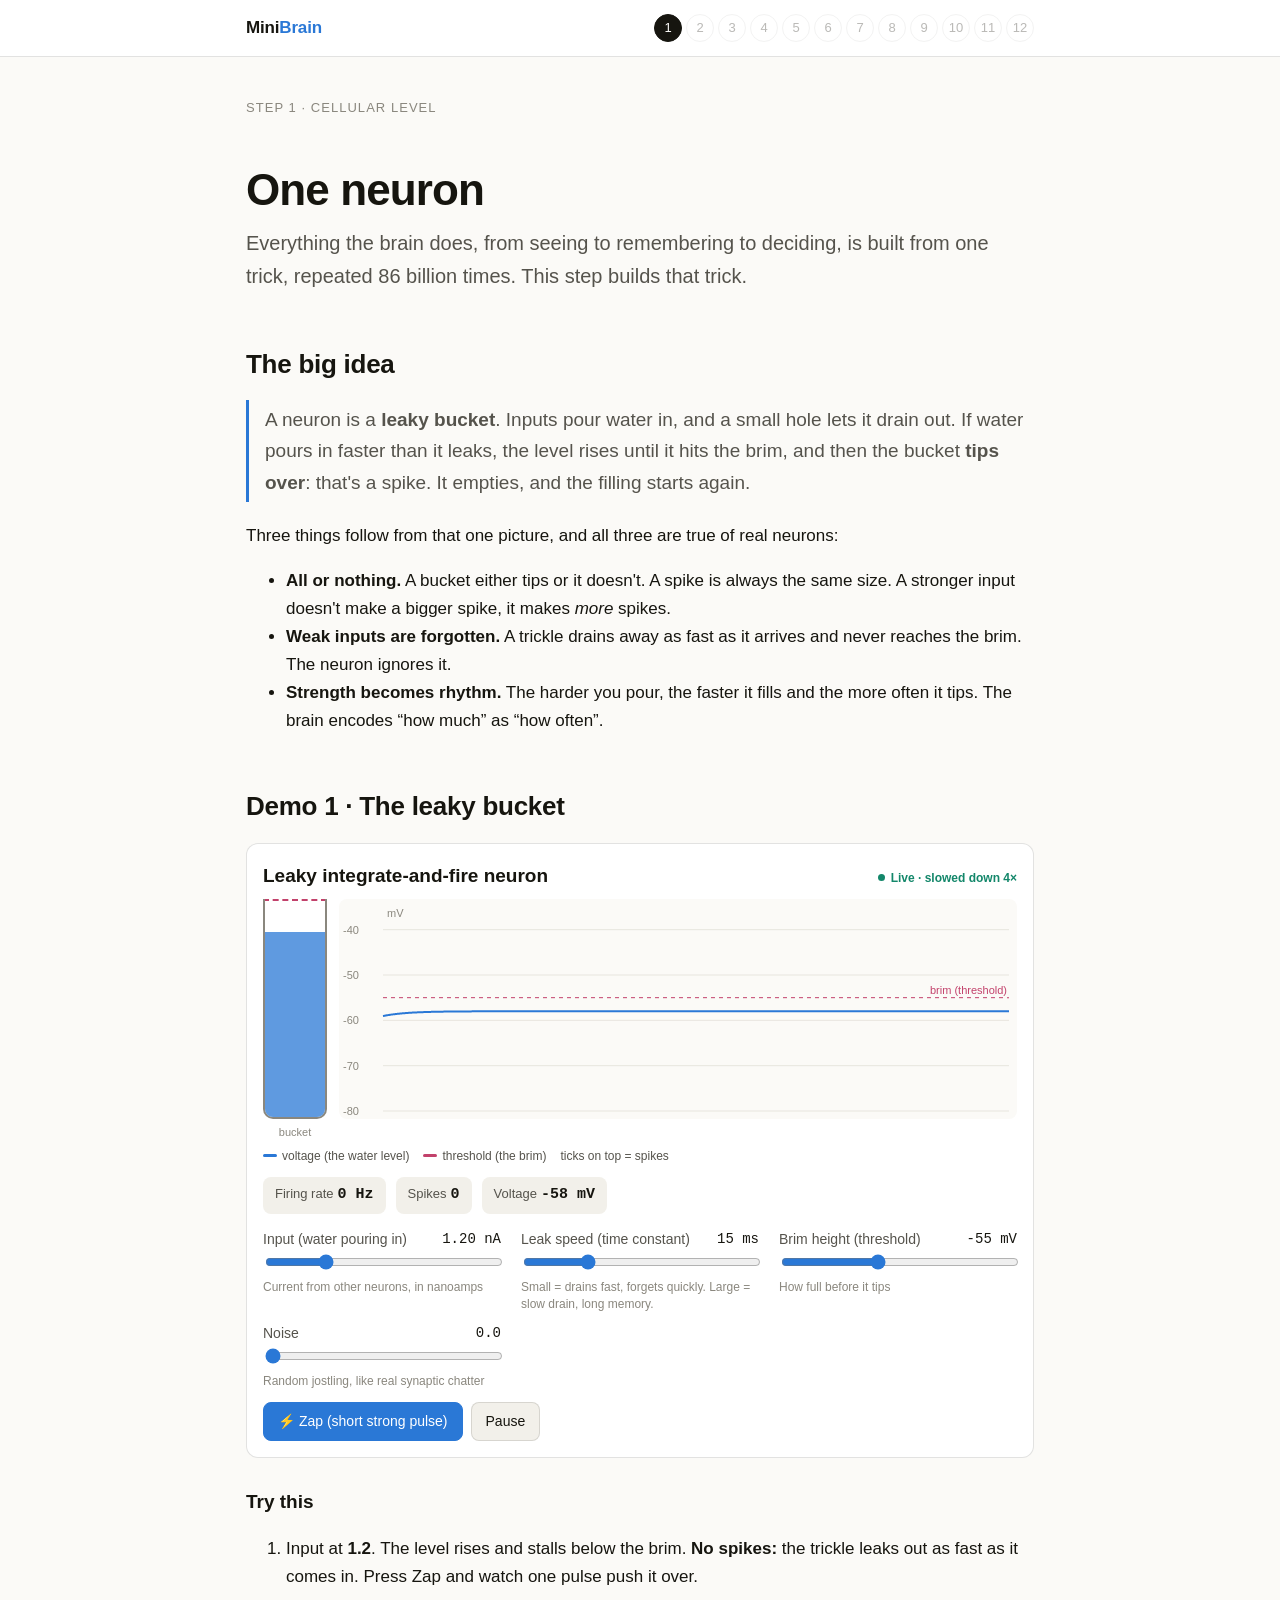
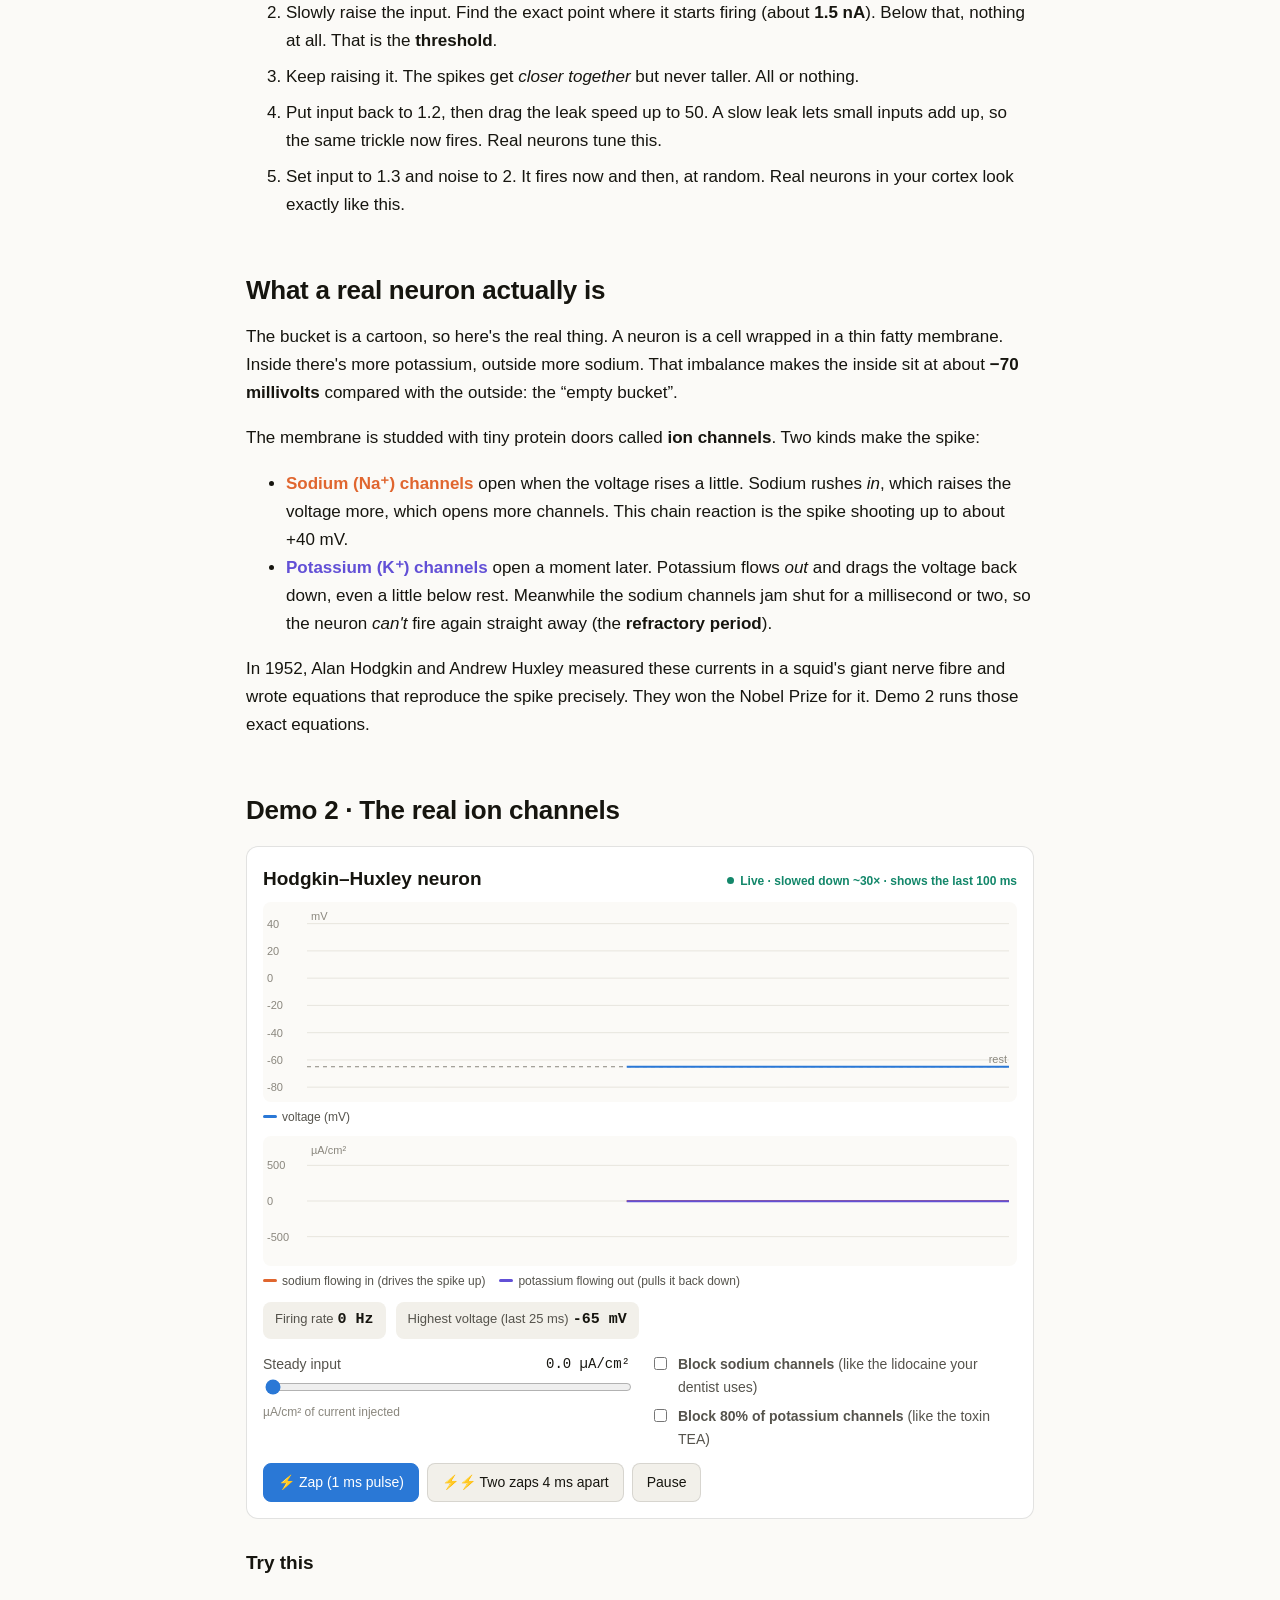
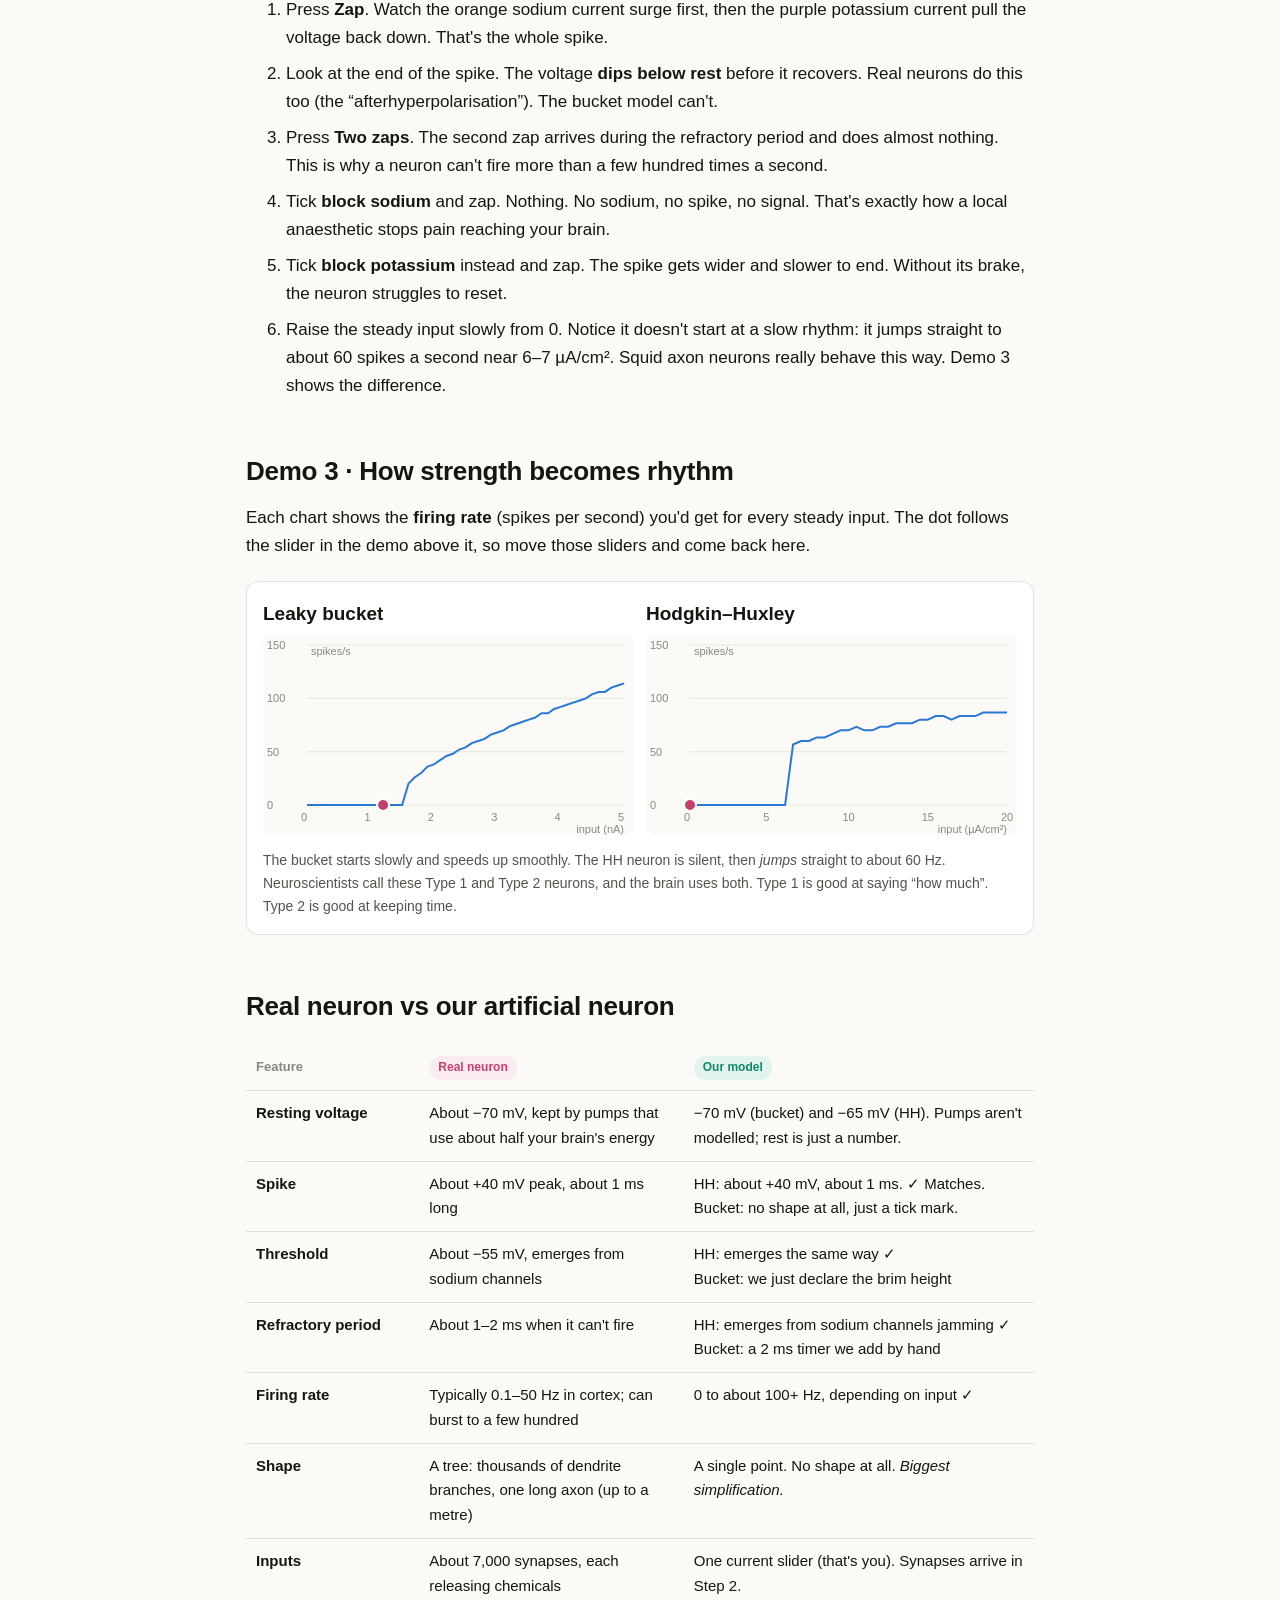
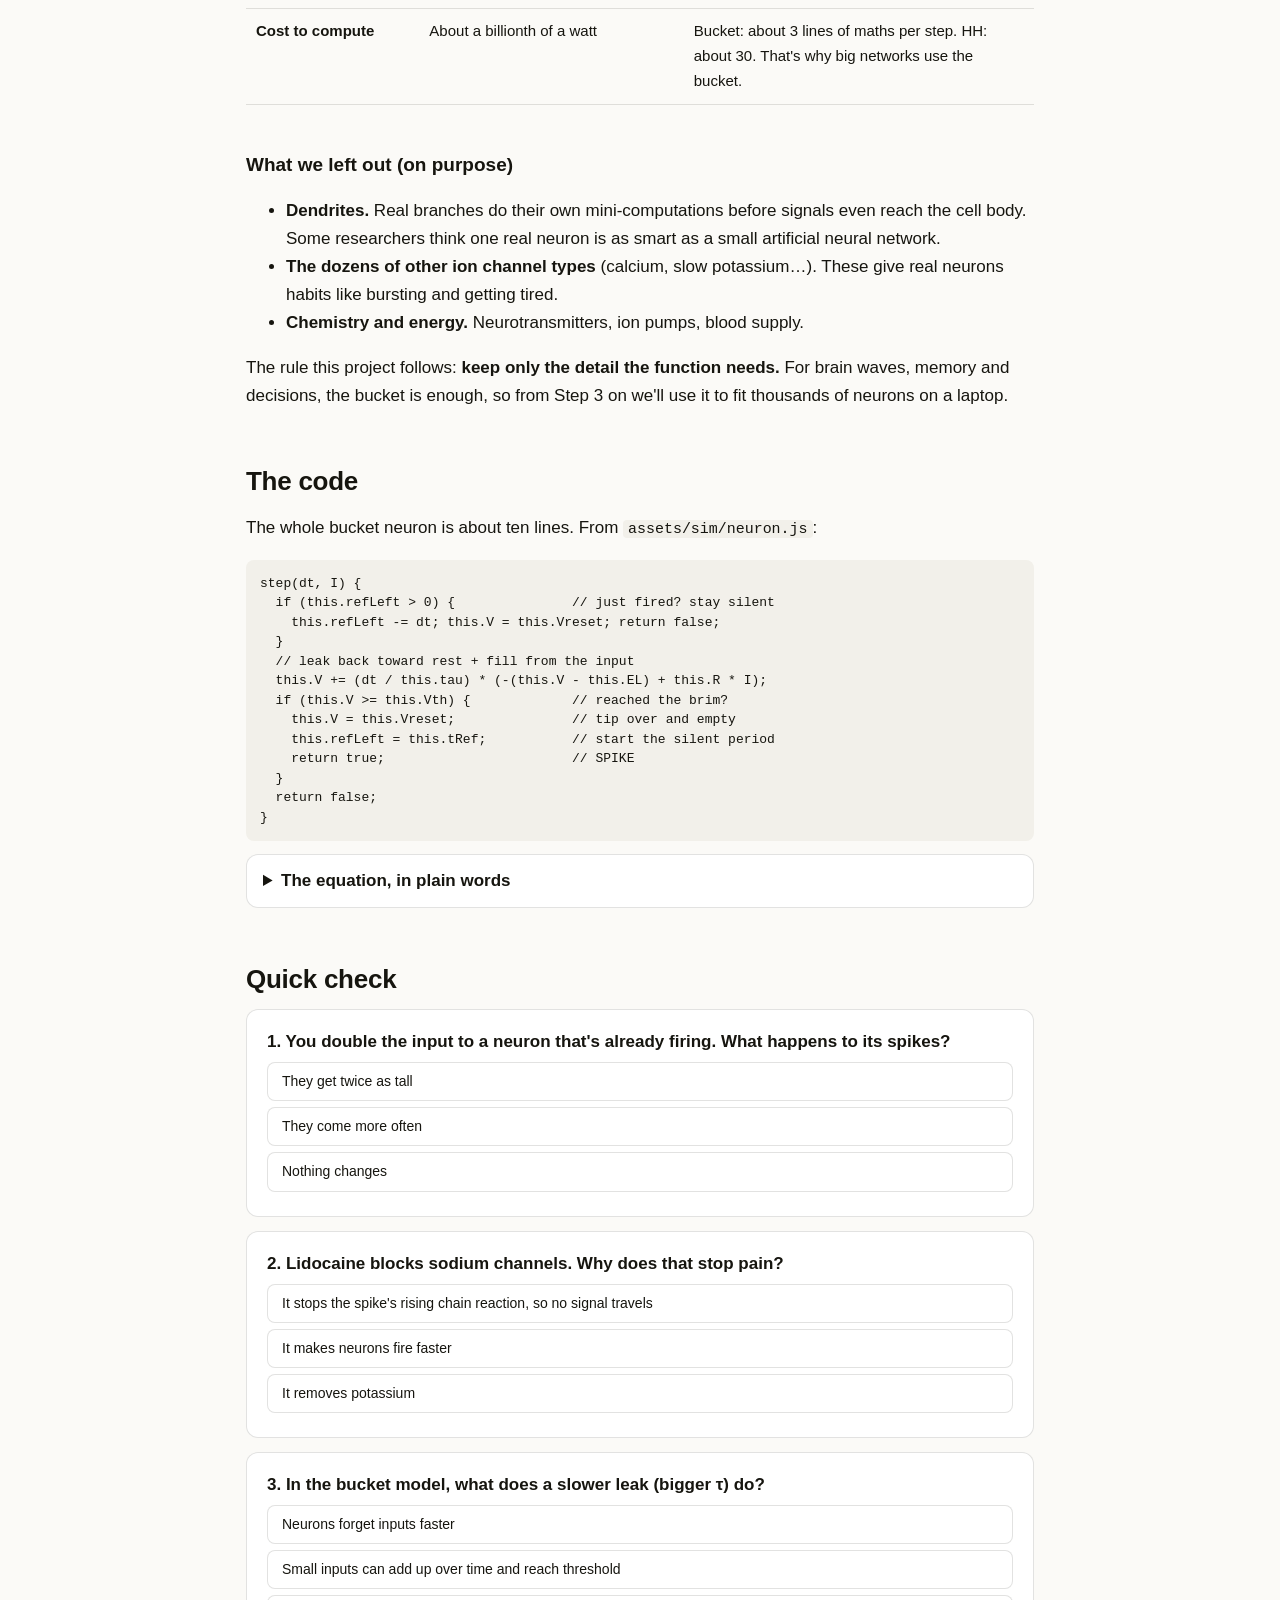
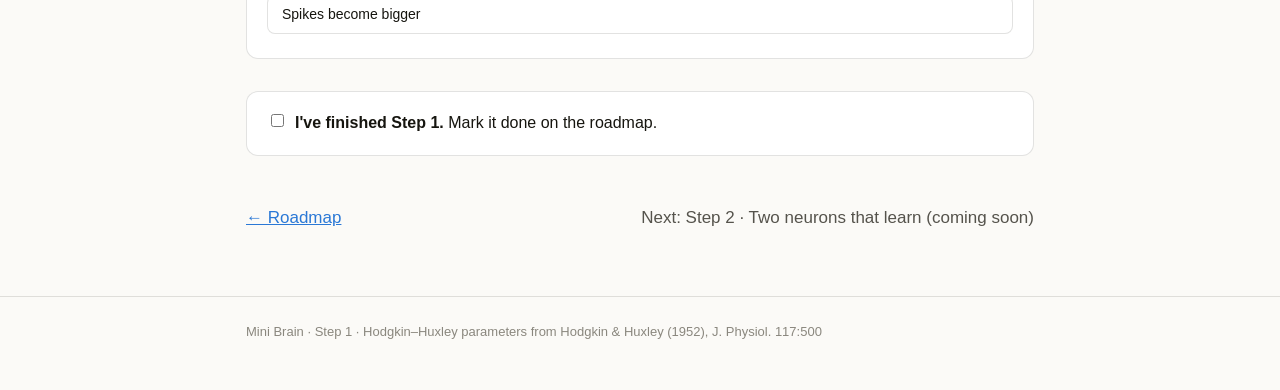
==== steps/01-neuron.html @ 8e54ca73 "Mini Brain: site scaffold and Step 1 (one neuron) Home page with roadmap and real-vs-artificial scor" ====
<!doctype html>
<html lang="en">
<head>
<meta charset="utf-8">
<meta name="viewport" content="width=device-width, initial-scale=1">
<title>Step 1 · One neuron · Mini Brain</title>
<meta name="description" content="Build one artificial neuron: the leaky bucket model and the real Hodgkin–Huxley ion channels, with live demos.">
<link rel="icon" href="data:image/svg+xml,<svg xmlns='http://www.w3.org/2000/svg' viewBox='0 0 100 100'><circle cx='50' cy='50' r='40' fill='%232a78d6'/><path d='M20 55 L40 55 L48 20 L56 80 L62 55 L80 55' stroke='white' stroke-width='7' fill='none' stroke-linejoin='round'/></svg>">
<link rel="stylesheet" href="../assets/style.css">
<style>
  .bucket-row { display: grid; grid-template-columns: 64px minmax(0, 1fr); gap: 12px; align-items: stretch; }
  .bucket { position: relative; border: 2px solid var(--ink-3); border-top: none; border-radius: 0 0 10px 10px; overflow: hidden; height: 220px; }
  .bucket .water { position: absolute; left: 0; right: 0; bottom: 0; background: var(--accent); opacity: 0.75; transition: height 40ms linear; }
  .bucket .brim { position: absolute; left: -2px; right: -2px; top: 0; border-top: 2px dashed var(--real); }
  .bucket.flash { box-shadow: 0 0 0 4px var(--accent); }
  .bucket-cap { font-size: 11px; color: var(--ink-3); text-align: center; margin-top: 4px; }
  @media (max-width: 480px) { .bucket-row { grid-template-columns: 40px minmax(0, 1fr); } }
</style>
</head>
<body>
<header class="top"><div class="wrap">
  <a class="brand" href="../index.html">Mini<span>Brain</span></a>
  <nav class="steps-nav" id="nav" aria-label="Steps"></nav>
</div></header>

<main class="wrap">
  <div class="kicker">Step 1 · Cellular level</div>
  <h1>One neuron</h1>
  <p class="lede">Everything the brain does, from seeing to remembering to deciding, is built from one trick, repeated 86 billion times. This step builds that trick.</p>

  <h2>The big idea</h2>
  <p class="analogy">A neuron is a <b>leaky bucket</b>. Inputs pour water in, and a small hole lets it drain out. If water pours in faster than it leaks, the level rises until it hits the brim, and then the bucket <b>tips over</b>: that's a spike. It empties, and the filling starts again.</p>
  <p>Three things follow from that one picture, and all three are true of real neurons:</p>
  <ul>
    <li><b>All or nothing.</b> A bucket either tips or it doesn't. A spike is always the same size. A stronger input doesn't make a bigger spike, it makes <i>more</i> spikes.</li>
    <li><b>Weak inputs are forgotten.</b> A trickle drains away as fast as it arrives and never reaches the brim. The neuron ignores it.</li>
    <li><b>Strength becomes rhythm.</b> The harder you pour, the faster it fills and the more often it tips. The brain encodes “how much” as “how often”.</li>
  </ul>

  <h2>Demo 1 · The leaky bucket</h2>
  <div class="demo" id="lif-demo">
    <div class="demo-head"><h3>Leaky integrate-and-fire neuron</h3><span class="live">Live · slowed down 4×</span></div>
    <div class="bucket-row">
      <div><div class="bucket" id="bucket"><div class="water" id="water"></div><div class="brim"></div></div><div class="bucket-cap">bucket</div></div>
      <canvas class="plot" id="lif-scope" aria-label="Live membrane voltage of the leaky bucket neuron"></canvas>
    </div>
    <div class="legend"><span><i style="background:var(--accent)"></i>voltage (the water level)</span><span><i style="background:var(--real)"></i>threshold (the brim)</span><span>ticks on top = spikes</span></div>
    <div class="stats">
      <span class="stat">Firing rate<b id="lif-rate">0 Hz</b></span>
      <span class="stat">Spikes<b id="lif-count">0</b></span>
      <span class="stat">Voltage<b id="lif-v">-70 mV</b></span>
    </div>
    <div class="controls">
      <div class="ctrl"><label for="lif-I">Input (water pouring in) <output for="lif-I"></output></label><input type="range" id="lif-I" min="0" max="5" step="0.05" value="1.2"><small>Current from other neurons, in nanoamps</small></div>
      <div class="ctrl"><label for="lif-tau">Leak speed (time constant) <output for="lif-tau"></output></label><input type="range" id="lif-tau" min="3" max="50" step="1" value="15"><small>Small = drains fast, forgets quickly. Large = slow drain, long memory.</small></div>
      <div class="ctrl"><label for="lif-th">Brim height (threshold) <output for="lif-th"></output></label><input type="range" id="lif-th" min="-65" max="-40" step="1" value="-55"><small>How full before it tips</small></div>
      <div class="ctrl"><label for="lif-noise">Noise <output for="lif-noise"></output></label><input type="range" id="lif-noise" min="0" max="3" step="0.1" value="0"><small>Random jostling, like real synaptic chatter</small></div>
    </div>
    <div class="btns">
      <button class="primary" id="lif-zap">⚡ Zap (short strong pulse)</button>
      <button id="lif-pause">Pause</button>
    </div>
  </div>

  <h3>Try this</h3>
  <ol class="try">
    <li>Input at <b>1.2</b>. The level rises and stalls below the brim. <b>No spikes:</b> the trickle leaks out as fast as it comes in. Press Zap and watch one pulse push it over.</li>
    <li>Slowly raise the input. Find the exact point where it starts firing (about <b>1.5 nA</b>). Below that, nothing at all. That is the <b>threshold</b>.</li>
    <li>Keep raising it. The spikes get <i>closer together</i> but never taller. All or nothing.</li>
    <li>Put input back to 1.2, then drag the leak speed up to 50. A slow leak lets small inputs add up, so the same trickle now fires. Real neurons tune this.</li>
    <li>Set input to 1.3 and noise to 2. It fires now and then, at random. Real neurons in your cortex look exactly like this.</li>
  </ol>

  <h2>What a real neuron actually is</h2>
  <p>The bucket is a cartoon, so here's the real thing. A neuron is a cell wrapped in a thin fatty membrane. Inside there's more potassium, outside more sodium. That imbalance makes the inside sit at about <b>−70 millivolts</b> compared with the outside: the “empty bucket”.</p>
  <p>The membrane is studded with tiny protein doors called <b>ion channels</b>. Two kinds make the spike:</p>
  <ul>
    <li><span style="color:var(--na);font-weight:600">Sodium (Na⁺) channels</span> open when the voltage rises a little. Sodium rushes <i>in</i>, which raises the voltage more, which opens more channels. This chain reaction is the spike shooting up to about +40 mV.</li>
    <li><span style="color:var(--k);font-weight:600">Potassium (K⁺) channels</span> open a moment later. Potassium flows <i>out</i> and drags the voltage back down, even a little below rest. Meanwhile the sodium channels jam shut for a millisecond or two, so the neuron <i>can't</i> fire again straight away (the <b>refractory period</b>).</li>
  </ul>
  <p>In 1952, Alan Hodgkin and Andrew Huxley measured these currents in a squid's giant nerve fibre and wrote equations that reproduce the spike precisely. They won the Nobel Prize for it. Demo 2 runs those exact equations.</p>

  <h2>Demo 2 · The real ion channels</h2>
  <div class="demo">
    <div class="demo-head"><h3>Hodgkin–Huxley neuron</h3><span class="live">Live · slowed down ~30× · shows the last 100 ms</span></div>
    <canvas class="plot" id="hh-scope" aria-label="Live membrane voltage of the Hodgkin–Huxley neuron"></canvas>
    <div class="legend"><span><i style="background:var(--accent)"></i>voltage (mV)</span></div>
    <canvas class="plot" id="hh-cur" aria-label="Live sodium and potassium currents" style="margin-top:8px"></canvas>
    <div class="legend"><span><i style="background:var(--na)"></i>sodium flowing in (drives the spike up)</span><span><i style="background:var(--k)"></i>potassium flowing out (pulls it back down)</span></div>
    <div class="stats">
      <span class="stat">Firing rate<b id="hh-rate">0 Hz</b></span>
      <span class="stat">Highest voltage (last 25 ms)<b id="hh-peak">–</b></span>
    </div>
    <div class="controls">
      <div class="ctrl"><label for="hh-I">Steady input <output for="hh-I"></output></label><input type="range" id="hh-I" min="0" max="20" step="0.1" value="0"><small>µA/cm² of current injected</small></div>
      <div>
        <label class="check"><input type="checkbox" id="hh-na"> <span><b>Block sodium channels</b> (like the lidocaine your dentist uses)</span></label>
        <label class="check" style="margin-top:6px"><input type="checkbox" id="hh-k"> <span><b>Block 80% of potassium channels</b> (like the toxin TEA)</span></label>
      </div>
    </div>
    <div class="btns">
      <button class="primary" id="hh-zap">⚡ Zap (1 ms pulse)</button>
      <button id="hh-double">⚡⚡ Two zaps 4 ms apart</button>
      <button id="hh-pause">Pause</button>
    </div>
  </div>

  <h3>Try this</h3>
  <ol class="try">
    <li>Press <b>Zap</b>. Watch the orange sodium current surge first, then the purple potassium current pull the voltage back down. That's the whole spike.</li>
    <li>Look at the end of the spike. The voltage <b>dips below rest</b> before it recovers. Real neurons do this too (the “afterhyperpolarisation”). The bucket model can't.</li>
    <li>Press <b>Two zaps</b>. The second zap arrives during the refractory period and does almost nothing. This is why a neuron can't fire more than a few hundred times a second.</li>
    <li>Tick <b>block sodium</b> and zap. Nothing. No sodium, no spike, no signal. That's exactly how a local anaesthetic stops pain reaching your brain.</li>
    <li>Tick <b>block potassium</b> instead and zap. The spike gets wider and slower to end. Without its brake, the neuron struggles to reset.</li>
    <li>Raise the steady input slowly from 0. Notice it doesn't start at a slow rhythm: it jumps straight to about 60 spikes a second near 6–7 µA/cm². Squid axon neurons really behave this way. Demo 3 shows the difference.</li>
  </ol>

  <h2>Demo 3 · How strength becomes rhythm</h2>
  <p>Each chart shows the <b>firing rate</b> (spikes per second) you'd get for every steady input. The dot follows the slider in the demo above it, so move those sliders and come back here.</p>
  <div class="demo">
    <div class="grid">
      <div><h3 style="margin-top:0">Leaky bucket</h3><canvas class="plot" id="fi-lif" aria-label="Firing rate against input for the leaky bucket neuron"></canvas></div>
      <div><h3 style="margin-top:0">Hodgkin–Huxley</h3><canvas class="plot" id="fi-hh" aria-label="Firing rate against input for the Hodgkin–Huxley neuron"></canvas></div>
    </div>
    <p class="muted" style="font-size:14px;margin-bottom:0">The bucket starts slowly and speeds up smoothly. The HH neuron is silent, then <i>jumps</i> straight to about 60 Hz. Neuroscientists call these Type 1 and Type 2 neurons, and the brain uses both. Type 1 is good at saying “how much”. Type 2 is good at keeping time.</p>
  </div>

  <h2>Real neuron vs our artificial neuron</h2>
  <div class="pair-scroll"><table class="pair">
    <thead><tr><th>Feature</th><th><span class="tag real">Real neuron</span></th><th><span class="tag model">Our model</span></th></tr></thead>
    <tbody>
      <tr><td>Resting voltage</td><td>About −70 mV, kept by pumps that use about half your brain's energy</td><td>−70 mV (bucket) and −65 mV (HH). Pumps aren't modelled; rest is just a number.</td></tr>
      <tr><td>Spike</td><td>About +40 mV peak, about 1 ms long</td><td>HH: about +40 mV, about 1 ms. ✓ Matches.<br>Bucket: no shape at all, just a tick mark.</td></tr>
      <tr><td>Threshold</td><td>About −55 mV, emerges from sodium channels</td><td>HH: emerges the same way ✓<br>Bucket: we just declare the brim height</td></tr>
      <tr><td>Refractory period</td><td>About 1–2 ms when it can't fire</td><td>HH: emerges from sodium channels jamming ✓<br>Bucket: a 2 ms timer we add by hand</td></tr>
      <tr><td>Firing rate</td><td>Typically 0.1–50 Hz in cortex; can burst to a few hundred</td><td>0 to about 100+ Hz, depending on input ✓</td></tr>
      <tr><td>Shape</td><td>A tree: thousands of dendrite branches, one long axon (up to a metre)</td><td>A single point. No shape at all. <i>Biggest simplification.</i></td></tr>
      <tr><td>Inputs</td><td>About 7,000 synapses, each releasing chemicals</td><td>One current slider (that's you). Synapses arrive in Step 2.</td></tr>
      <tr><td>Cost to compute</td><td>About a billionth of a watt</td><td>Bucket: about 3 lines of maths per step. HH: about 30. That's why big networks use the bucket.</td></tr>
    </tbody>
  </table></div>

  <h3>What we left out (on purpose)</h3>
  <ul class="muted">
    <li><b>Dendrites.</b> Real branches do their own mini-computations before signals even reach the cell body. Some researchers think one real neuron is as smart as a small artificial neural network.</li>
    <li><b>The dozens of other ion channel types</b> (calcium, slow potassium…). These give real neurons habits like bursting and getting tired.</li>
    <li><b>Chemistry and energy.</b> Neurotransmitters, ion pumps, blood supply.</li>
  </ul>
  <p>The rule this project follows: <b>keep only the detail the function needs.</b> For brain waves, memory and decisions, the bucket is enough, so from Step 3 on we'll use it to fit thousands of neurons on a laptop.</p>

  <h2>The code</h2>
  <p>The whole bucket neuron is about ten lines. From <code>assets/sim/neuron.js</code>:</p>
<pre>step(dt, I) {
  if (this.refLeft &gt; 0) {               // just fired? stay silent
    this.refLeft -= dt; this.V = this.Vreset; return false;
  }
  // leak back toward rest + fill from the input
  this.V += (dt / this.tau) * (-(this.V - this.EL) + this.R * I);
  if (this.V &gt;= this.Vth) {             // reached the brim?
    this.V = this.Vreset;               // tip over and empty
    this.refLeft = this.tRef;           // start the silent period
    return true;                        // SPIKE
  }
  return false;
}</pre>
  <details><summary>The equation, in plain words</summary>
    <p><code>τ · dV/dt = −(V − E<sub>L</sub>) + R · I</code></p>
    <p>“How fast the level changes” = “leak back toward rest” + “fill from input”. <code>τ</code> (tau) sets how quickly both happen. When <code>V</code> passes the threshold, record a spike and reset. Every step, the computer nudges <code>V</code> forward by a tiny slice of time (<code>dt</code> = 0.1 ms). That's called <i>numerical integration</i>, and it's how every brain simulator works.</p>
    <p>The steady level the bucket settles at is <code>E<sub>L</sub> + R·I</code>. It reaches the brim when <code>R·I</code> = 15 mV, so <code>I</code> = 1.5 nA. That's the threshold you found by hand in “Try this”.</p>
  </details>

  <h2>Quick check</h2>
  <div class="quiz" id="quiz"></div>

  <div class="card" style="margin-top:32px">
    <label class="check" style="font-size:16px;color:var(--ink)"><input type="checkbox" id="done"> <span><b>I've finished Step 1.</b> Mark it done on the roadmap.</span></label>
  </div>

  <div class="next">
    <a href="../index.html#roadmap">← Roadmap</a>
    <span class="muted">Next: Step 2 · Two neurons that learn (coming soon)</span>
  </div>
</main>

<footer><div class="wrap">Mini Brain · Step 1 · Hodgkin–Huxley parameters from Hodgkin &amp; Huxley (1952), J. Physiol. 117:500</div></footer>

<script type="module">
import { LIF, HH, rateOf } from "../assets/sim/neuron.js";
import { Scope, xyPlot, slider } from "../assets/plot.js";
import { navInto, isDone, setDone } from "../assets/steps.js";

navInto(document.getElementById("nav"), 1, "../");
let lifFI = [], hhFI = []; // firing-rate curves for Demo 3, filled in below

// ── Demo 1: leaky bucket ─────────────────────────────────────────────
const lif = new LIF();
let lifI = 0, lifNoise = 0, lifZap = 0, lifPaused = false, lifCount = 0, lifRecent = [], lifT = 0;
const lifScope = new Scope(document.getElementById("lif-scope"), {
  yMin: -80, yMax: -35, yLabel: "mV", window: 1000,
  lines: [{ color: "--accent" }],
  hlines: [{ value: () => lif.Vth, color: "--real", label: "brim (threshold)" }],
});
const getI = slider("lif-I", (v) => v.toFixed(2) + " nA", (v) => { lifI = v; drawFI(); });
slider("lif-tau", (v) => v + " ms", (v) => { lif.tau = v; computeLifFI(); });
slider("lif-th", (v) => v + " mV", (v) => { lif.Vth = v; computeLifFI(); });
slider("lif-noise", (v) => v.toFixed(1), (v) => (lifNoise = v));
document.getElementById("lif-zap").onclick = () => (lifZap = 5);
document.getElementById("lif-pause").onclick = (e) => { lifPaused = !lifPaused; e.target.textContent = lifPaused ? "Resume" : "Pause"; };
const water = document.getElementById("water"), bucket = document.getElementById("bucket");

// Firing rate from the gaps between the last few spikes, so it reacts quickly
// even when the demo runs slowed down. Falls to 0 once the neuron goes quiet.
function rateFrom(times, now) {
  if (times.length < 2) return 0;
  const recent = times.slice(-5), isi = (recent.at(-1) - recent[0]) / (recent.length - 1);
  return now - recent.at(-1) > Math.max(2 * isi, 30) ? 0 : Math.round(1000 / isi);
}

function gauss() { return Math.sqrt(-2 * Math.log(1 - Math.random())) * Math.cos(2 * Math.PI * Math.random()); }

function lifFrame() {
  // 4 ms of brain time per animation frame, in 0.1 ms steps, so ~4x slower than real time
  for (let k = 0; k < 40; k++) {
    const dt = 0.1;
    const I = lifI + (lifZap > 0 ? 3 : 0) + lifNoise * gauss() * 1.5;
    if (lifZap > 0) lifZap -= dt;
    const s = lif.step(dt, I);
    lifT += dt;
    if (s) { lifCount++; lifRecent.push(lifT); bucket.classList.add("flash"); setTimeout(() => bucket.classList.remove("flash"), 80); }
    if (k % 4 === 3) lifScope.push([s ? -35 : lif.V], s ? 1 : 0);
    else if (s) lifScope.push([-35], 1);
  }
  lifRecent = lifRecent.slice(-5);
  lifScope.draw();
  const frac = Math.max(0, Math.min(1, (lif.V - lif.Vreset) / (lif.Vth - lif.Vreset)));
  water.style.height = (frac * 100).toFixed(1) + "%";
  document.getElementById("lif-rate").textContent = rateFrom(lifRecent, lifT) + " Hz";
  document.getElementById("lif-count").textContent = lifCount;
  document.getElementById("lif-v").textContent = lif.V.toFixed(0) + " mV";
}

// ── Demo 2: Hodgkin–Huxley ───────────────────────────────────────────
const hh = new HH();
let hhI = 0, hhPulses = [], hhPaused = false, hhT = 0, hhRecent = [];
let hhWinMax = -99, hhWinEnd = 25, hhPeakShown = -65; // highest voltage in each 25 ms window
const hhScope = new Scope(document.getElementById("hh-scope"), {
  height: 200, yMin: -85, yMax: 50, yLabel: "mV", window: 1000, lines: [{ color: "--accent" }],
  hlines: [{ value: -65, color: "--ink-3", label: "rest" }],
});
const hhCur = new Scope(document.getElementById("hh-cur"), {
  height: 130, yMin: -800, yMax: 800, yLabel: "µA/cm²", window: 1000,
  lines: [{ color: "--na" }, { color: "--k" }],
});
slider("hh-I", (v) => v.toFixed(1) + " µA/cm²", (v) => { hhI = v; drawFI(); });
document.getElementById("hh-na").onchange = (e) => { hh.naBlock = e.target.checked ? 1 : 0; };
document.getElementById("hh-k").onchange = (e) => { hh.kBlock = e.target.checked ? 0.8 : 0; };
document.getElementById("hh-zap").onclick = () => hhPulses.push([hhT + 1, hhT + 2]);
document.getElementById("hh-double").onclick = () => hhPulses.push([hhT + 1, hhT + 2], [hhT + 5, hhT + 6]);
document.getElementById("hh-pause").onclick = (e) => { hhPaused = !hhPaused; e.target.textContent = hhPaused ? "Resume" : "Pause"; };

function hhFrame() {
  // 0.5 ms of brain time per frame (≈30x slower than real time), dt = 0.01 ms
  for (let k = 0; k < 50; k++) {
    const dt = 0.01;
    const pulse = hhPulses.some(([a, b]) => hhT >= a && hhT < b) ? 20 : 0;
    if (hh.step(dt, hhI + pulse)) hhRecent.push(hhT);
    hhWinMax = Math.max(hhWinMax, hh.V);
    hhT += dt;
    if (hhT >= hhWinEnd) { hhPeakShown = hhWinMax; hhWinMax = -99; hhWinEnd = hhT + 25; }
    if (k % 10 === 9) { hhScope.push([hh.V]); hhCur.push([-hh.INa, -hh.IK]); } // one sample per 0.1 ms
  }
  hhPulses = hhPulses.filter(([, b]) => b > hhT);
  hhRecent = hhRecent.slice(-5);
  hhScope.draw(); hhCur.draw();
  document.getElementById("hh-rate").textContent = rateFrom(hhRecent, hhT) + " Hz";
  const p = Math.round(hhPeakShown);
  document.getElementById("hh-peak").textContent = (p > 0 ? "+" : "") + p + " mV";
}

function loop() {
  if (!lifPaused) lifFrame();
  if (!hhPaused) hhFrame();
  requestAnimationFrame(loop);
}
loop();

// ── Demo 3: firing rate vs input curves ──────────────────────────────
function computeLifFI() {
  lifFI = [];
  for (let I = 0; I <= 5.0001; I += 0.1) lifFI.push([I, rateOf(LIF, I, { ms: 500, setup: (c) => { c.tau = lif.tau; c.Vth = lif.Vth; } })]);
  drawFI();
}
function computeHhFI() {
  hhFI = [];
  for (let I = 0; I <= 20.0001; I += 0.5) hhFI.push([I, rateOf(HH, I, { ms: 300, dt: 0.025 })]);
  drawFI();
}
function interp(curve, x) {
  for (let i = 1; i < curve.length; i++) if (curve[i][0] >= x) {
    const [x0, y0] = curve[i - 1], [x1, y1] = curve[i];
    return y0 + ((y1 - y0) * (x - x0)) / (x1 - x0 || 1);
  }
  return curve.length ? curve[curve.length - 1][1] : 0;
}
function drawFI() {
  if (lifFI.length) xyPlot(document.getElementById("fi-lif"), { height: 200, xMax: 5, yMax: 150, xLabel: "input (nA)", yLabel: "spikes/s",
    series: [{ points: lifFI, color: "--accent" }], marker: { x: lifI, y: interp(lifFI, lifI), color: "--real" } });
  if (hhFI.length) xyPlot(document.getElementById("fi-hh"), { height: 200, xMax: 20, yMax: 150, xLabel: "input (µA/cm²)", yLabel: "spikes/s",
    series: [{ points: hhFI, color: "--accent" }], marker: { x: hhI, y: interp(hhFI, hhI), color: "--real" } });
}
computeLifFI();
setTimeout(computeHhFI, 50);
addEventListener("resize", drawFI);

// ── Quiz ─────────────────────────────────────────────────────────────
const QUIZ = [
  { q: "You double the input to a neuron that's already firing. What happens to its spikes?",
    o: ["They get twice as tall", "They come more often", "Nothing changes"], a: 1,
    why: "All or nothing: spike size is fixed. The brain encodes strength as rate." },
  { q: "Lidocaine blocks sodium channels. Why does that stop pain?",
    o: ["It stops the spike's rising chain reaction, so no signal travels", "It makes neurons fire faster", "It removes potassium"], a: 0,
    why: "No sodium rushing in means no spike. The pain nerve stays silent, as in Demo 2." },
  { q: "In the bucket model, what does a slower leak (bigger τ) do?",
    o: ["Neurons forget inputs faster", "Small inputs can add up over time and reach threshold", "Spikes become bigger"], a: 1,
    why: "A slow drain gives the neuron a longer memory of recent inputs, so weak inputs can sum to a spike." },
];
document.getElementById("quiz").innerHTML = QUIZ.map((x, i) => `
  <div class="q card"><b>${i + 1}. ${x.q}</b><div class="opts">${x.o.map((o, j) => `<button data-q="${i}" data-o="${j}">${o}</button>`).join("")}</div><div class="why" id="why-${i}"></div></div>`).join("");
document.getElementById("quiz").addEventListener("click", (e) => {
  const b = e.target.closest("button[data-q]"); if (!b) return;
  const x = QUIZ[+b.dataset.q], right = +b.dataset.o === x.a;
  b.classList.add(right ? "right" : "wrong");
  document.getElementById("why-" + b.dataset.q).textContent = (right ? "✓ Right. " : "Not quite. ") + x.why;
});

const done = document.getElementById("done");
done.checked = isDone(1);
done.onchange = () => setDone(1, done.checked);
</script>
</body>
</html>
---- assets/style.css ----
:root {
  --bg: #fbfaf7;
  --surface: #ffffff;
  --surface-2: #f2f0ea;
  --ink: #16150f;
  --ink-2: #55534c;
  --ink-3: #8a877e;
  --line: rgba(20, 18, 10, 0.12);
  --accent: #2a78d6;
  --real: #c2416b;
  --real-bg: #fbeaf0;
  --model: #13876a;
  --model-bg: #e1f5ee;
  --na: #e0662f;
  --k: #6250d6;
  --warn-bg: #faeeda;
  --warn: #8a5208;
  --grid: #e7e5de;
  --radius: 12px;
  --mono: ui-monospace, "SF Mono", Menlo, monospace;
  color-scheme: light;
}
@media (prefers-color-scheme: dark) {
  :root:not([data-theme="light"]) {
    --bg: #121211; --surface: #1b1b19; --surface-2: #242421; --ink: #f0efec; --ink-2: #c3c2b7;
    --ink-3: #8f8d85; --line: rgba(255, 255, 255, 0.12); --accent: #4f97ea; --real: #e2729a;
    --real-bg: #3a1a26; --model: #3cc79c; --model-bg: #0f2d24; --na: #f0814d; --k: #9085e9;
    --warn-bg: #3a2a10; --warn: #f2b85a; --grid: #2a2a27; color-scheme: dark;
  }
}
:root[data-theme="dark"] {
  --bg: #121211; --surface: #1b1b19; --surface-2: #242421; --ink: #f0efec; --ink-2: #c3c2b7;
  --ink-3: #8f8d85; --line: rgba(255, 255, 255, 0.12); --accent: #4f97ea; --real: #e2729a;
  --real-bg: #3a1a26; --model: #3cc79c; --model-bg: #0f2d24; --na: #f0814d; --k: #9085e9;
  --warn-bg: #3a2a10; --warn: #f2b85a; --grid: #2a2a27; color-scheme: dark;
}

* { box-sizing: border-box; }
html { -webkit-text-size-adjust: 100%; }
body {
  margin: 0; background: var(--bg); color: var(--ink);
  font: 17px/1.65 -apple-system, BlinkMacSystemFont, "Inter", "Segoe UI", sans-serif;
}
a { color: var(--accent); }
.wrap { max-width: 820px; margin: 0 auto; padding: 0 16px; }
header.top { border-bottom: 1px solid var(--line); background: var(--surface); }
header.top .wrap { display: flex; align-items: center; justify-content: space-between; height: 56px; gap: 12px; }
.brand { font-weight: 600; color: var(--ink); text-decoration: none; letter-spacing: -0.01em; }
.brand span { color: var(--accent); }
nav.steps-nav { display: flex; gap: 4px; flex-wrap: wrap; }
nav.steps-nav a {
  font-size: 13px; text-decoration: none; color: var(--ink-2); border: 1px solid var(--line);
  border-radius: 999px; width: 28px; height: 28px; display: grid; place-items: center;
}
nav.steps-nav a.on { background: var(--ink); color: var(--bg); border-color: var(--ink); }
nav.steps-nav a.soon { opacity: 0.4; }

h1 { font-size: clamp(30px, 6vw, 44px); line-height: 1.1; letter-spacing: -0.02em; margin: 48px 0 12px; }
h2 { font-size: 26px; letter-spacing: -0.01em; margin: 56px 0 8px; line-height: 1.2; }
h3 { font-size: 19px; margin: 28px 0 6px; }
.kicker { font-size: 13px; text-transform: uppercase; letter-spacing: 0.08em; color: var(--ink-3); margin-top: 40px; }
.lede { font-size: 20px; color: var(--ink-2); margin: 0 0 24px; }
p, li { color: var(--ink); }
.muted { color: var(--ink-2); }
code, .mono { font-family: var(--mono); font-size: 0.88em; }
code { background: var(--surface-2); padding: 1px 5px; border-radius: 4px; }

.card { background: var(--surface); border: 1px solid var(--line); border-radius: var(--radius); padding: 18px 20px; }
.grid { display: grid; gap: 12px; grid-template-columns: repeat(auto-fit, minmax(220px, 1fr)); }
.analogy {
  border-left: 3px solid var(--accent); padding: 4px 0 4px 16px; margin: 20px 0; font-size: 19px; color: var(--ink-2);
}
.callout { background: var(--warn-bg); color: var(--warn); border-radius: var(--radius); padding: 14px 18px; margin: 20px 0; }
.callout b { color: inherit; }

.tag { display: inline-block; font-size: 12px; font-weight: 600; padding: 2px 9px; border-radius: 999px; }
.tag.real { background: var(--real-bg); color: var(--real); }
.tag.model { background: var(--model-bg); color: var(--model); }

/* real vs artificial table */
.pair { width: 100%; border-collapse: collapse; margin: 16px 0; font-size: 15px; }
.pair th, .pair td { text-align: left; vertical-align: top; padding: 10px 10px; border-bottom: 1px solid var(--line); }
.pair th { font-size: 13px; color: var(--ink-3); font-weight: 600; }
.pair td:first-child { font-weight: 600; width: 22%; }
.pair-scroll { overflow-x: auto; }

/* demo */
.demo { background: var(--surface); border: 1px solid var(--line); border-radius: var(--radius); padding: 16px; margin: 20px 0; }
.demo-head { display: flex; justify-content: space-between; align-items: baseline; gap: 12px; flex-wrap: wrap; margin-bottom: 8px; }
.demo-head h3 { margin: 0; }
.live { font-size: 12px; color: var(--model); font-weight: 600; }
.live::before { content: ""; display: inline-block; width: 7px; height: 7px; border-radius: 50%; background: var(--model); margin-right: 6px; vertical-align: 1px; }
canvas.plot { width: 100%; display: block; border-radius: 8px; background: var(--bg); }
.controls { display: grid; gap: 10px 20px; grid-template-columns: repeat(auto-fit, minmax(230px, 1fr)); margin-top: 14px; }
.ctrl label { display: flex; justify-content: space-between; font-size: 14px; color: var(--ink-2); }
.ctrl label output { font-family: var(--mono); color: var(--ink); }
.ctrl small { display: block; font-size: 12px; color: var(--ink-3); line-height: 1.4; }
input[type="range"] { width: 100%; accent-color: var(--accent); }
.btns { display: flex; gap: 8px; flex-wrap: wrap; margin-top: 12px; }
button, .btn {
  font: inherit; font-size: 14px; padding: 7px 14px; border-radius: 8px; border: 1px solid var(--line);
  background: var(--surface-2); color: var(--ink); cursor: pointer;
}
button:hover { border-color: var(--ink-3); }
button.primary { background: var(--accent); border-color: var(--accent); color: #fff; }
.check { display: flex; gap: 8px; align-items: flex-start; font-size: 14px; color: var(--ink-2); }
.check input { margin-top: 4px; }
.stats { display: flex; gap: 10px; flex-wrap: wrap; margin-top: 10px; }
.stat { background: var(--surface-2); border-radius: 8px; padding: 6px 12px; font-size: 13px; color: var(--ink-2); }
.stat b { font-family: var(--mono); color: var(--ink); font-size: 15px; margin-left: 4px; }
.legend { display: flex; gap: 14px; flex-wrap: wrap; font-size: 12px; color: var(--ink-2); margin: 6px 0; }
.legend i { display: inline-block; width: 14px; height: 3px; border-radius: 2px; vertical-align: 3px; margin-right: 5px; }

ol.try li { margin-bottom: 8px; }
details { background: var(--surface); border: 1px solid var(--line); border-radius: var(--radius); padding: 12px 16px; margin: 10px 0; }
details summary { cursor: pointer; font-weight: 600; }
pre { background: var(--surface-2); border-radius: 8px; padding: 14px; overflow-x: auto; font-size: 13px; line-height: 1.5; }

/* roadmap */
.road { display: grid; gap: 10px; margin: 16px 0; }
.road a, .road div.step { display: grid; grid-template-columns: 44px 1fr auto; gap: 12px; align-items: center; text-decoration: none; color: var(--ink); }
.road .num { width: 44px; height: 44px; border-radius: 50%; display: grid; place-items: center; font-weight: 700; background: var(--surface-2); }
.road .ready .num { background: var(--accent); color: #fff; }
.road .title { font-weight: 600; }
.road .sub { font-size: 14px; color: var(--ink-2); }
.road .state { font-size: 12px; color: var(--ink-3); white-space: nowrap; }
.road .ready .state { color: var(--model); font-weight: 600; }
.road .done-mark { color: var(--model); }

.zoom { display: grid; gap: 12px; grid-template-columns: repeat(auto-fit, minmax(200px, 1fr)); }
.zoom .card h3 { margin-top: 4px; }
.zoom .lvl { font-size: 12px; color: var(--ink-3); text-transform: uppercase; letter-spacing: 0.06em; }

.quiz .q { margin: 14px 0; }
.quiz .opts { display: grid; gap: 6px; margin-top: 6px; }
.quiz .opts button { text-align: left; background: var(--surface); }
.quiz .opts button.right { border-color: var(--model); background: var(--model-bg); }
.quiz .opts button.wrong { border-color: var(--real); background: var(--real-bg); }
.quiz .why { font-size: 14px; color: var(--ink-2); margin-top: 6px; }

.next { display: flex; justify-content: space-between; gap: 12px; margin: 48px 0; flex-wrap: wrap; }
footer { border-top: 1px solid var(--line); color: var(--ink-3); font-size: 13px; padding: 24px 0 48px; margin-top: 64px; }
@media (max-width: 560px) {
  body { font-size: 16px; }
  .pair td:first-child { width: auto; }
  nav.steps-nav a { width: 24px; height: 24px; font-size: 12px; }
}
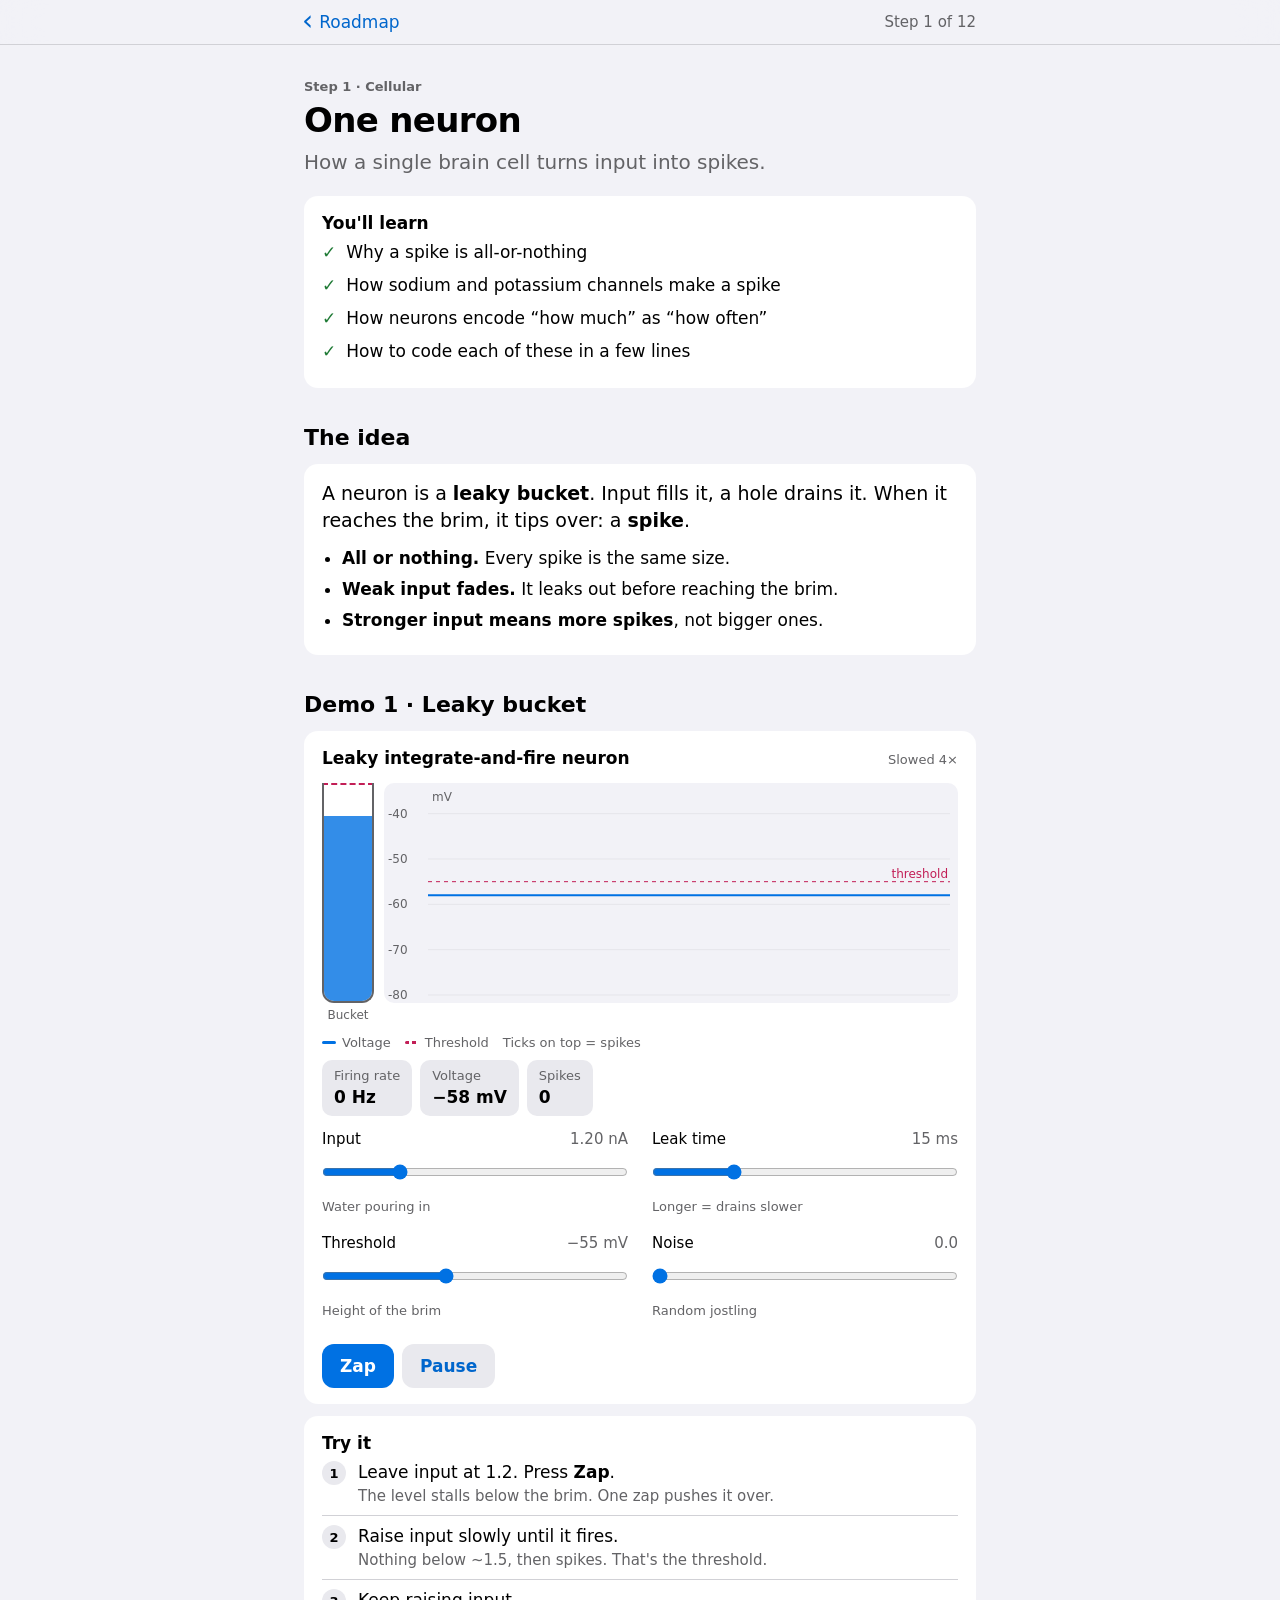
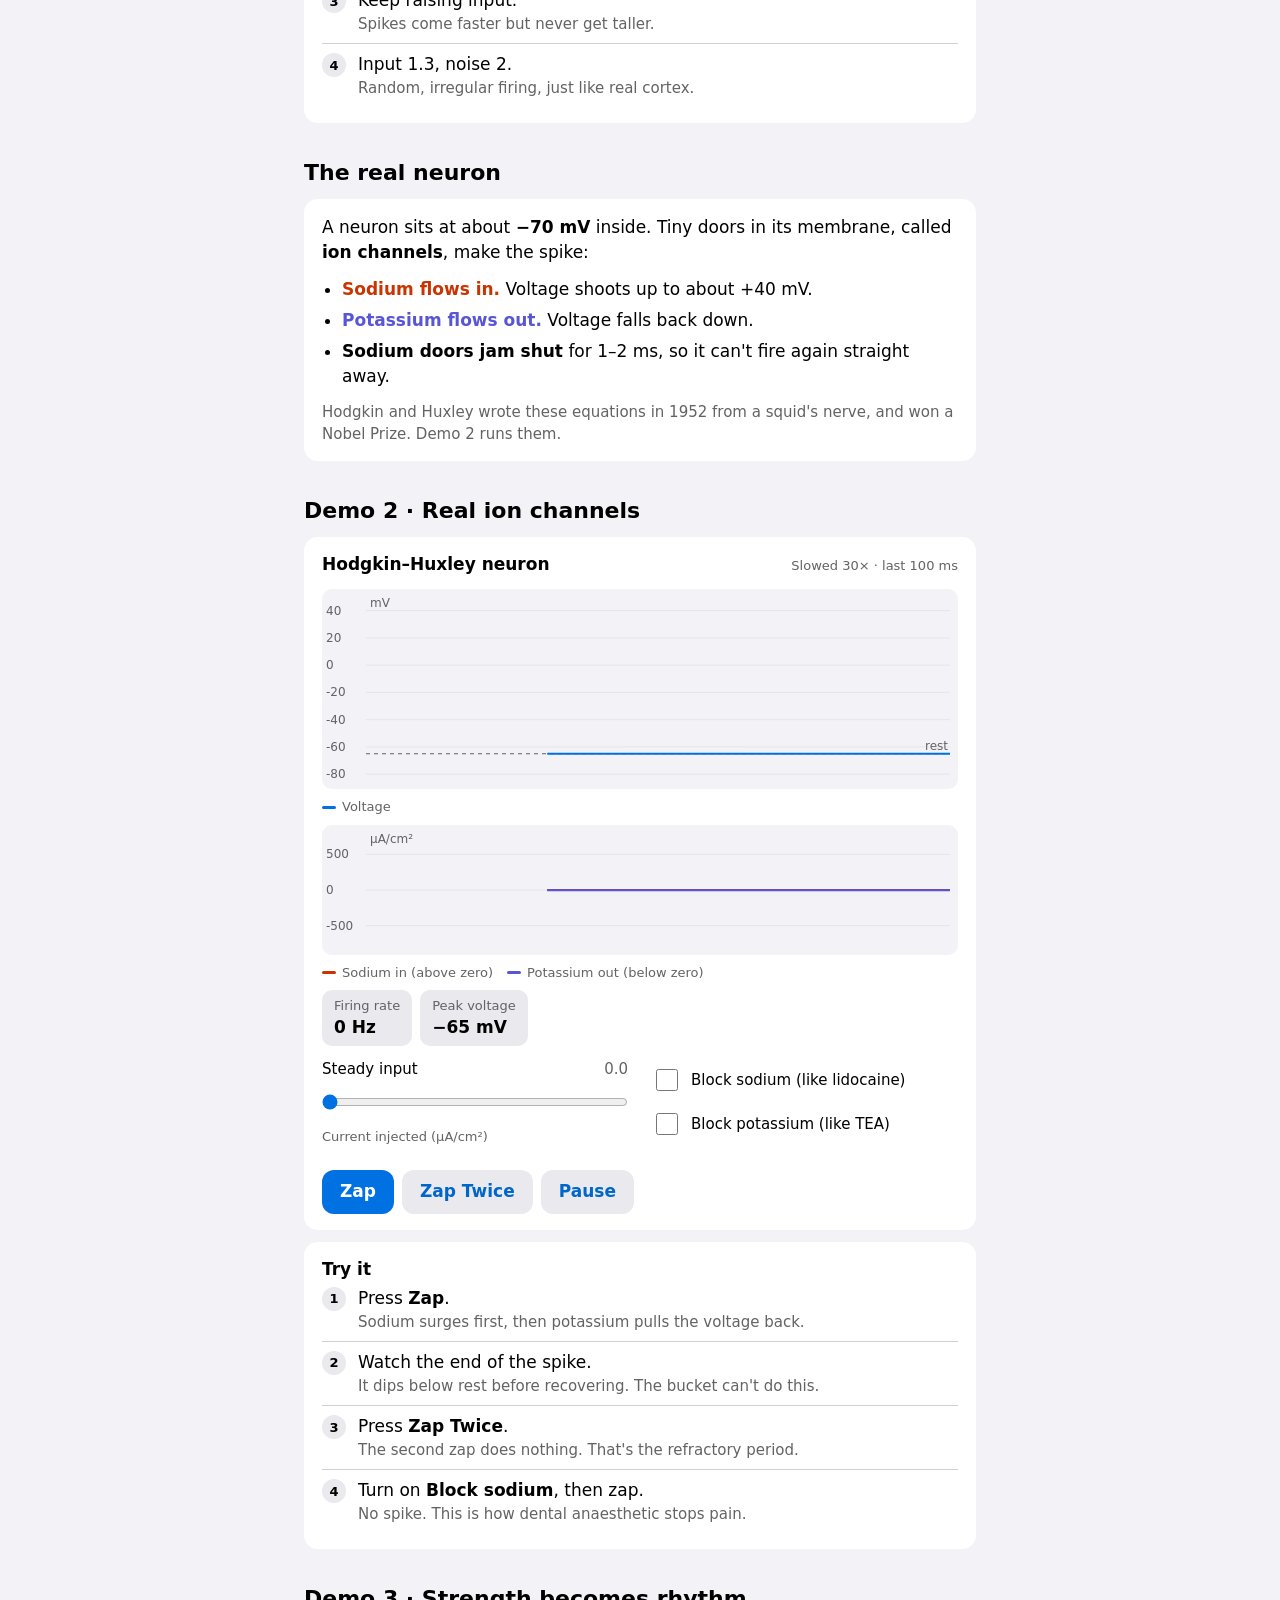
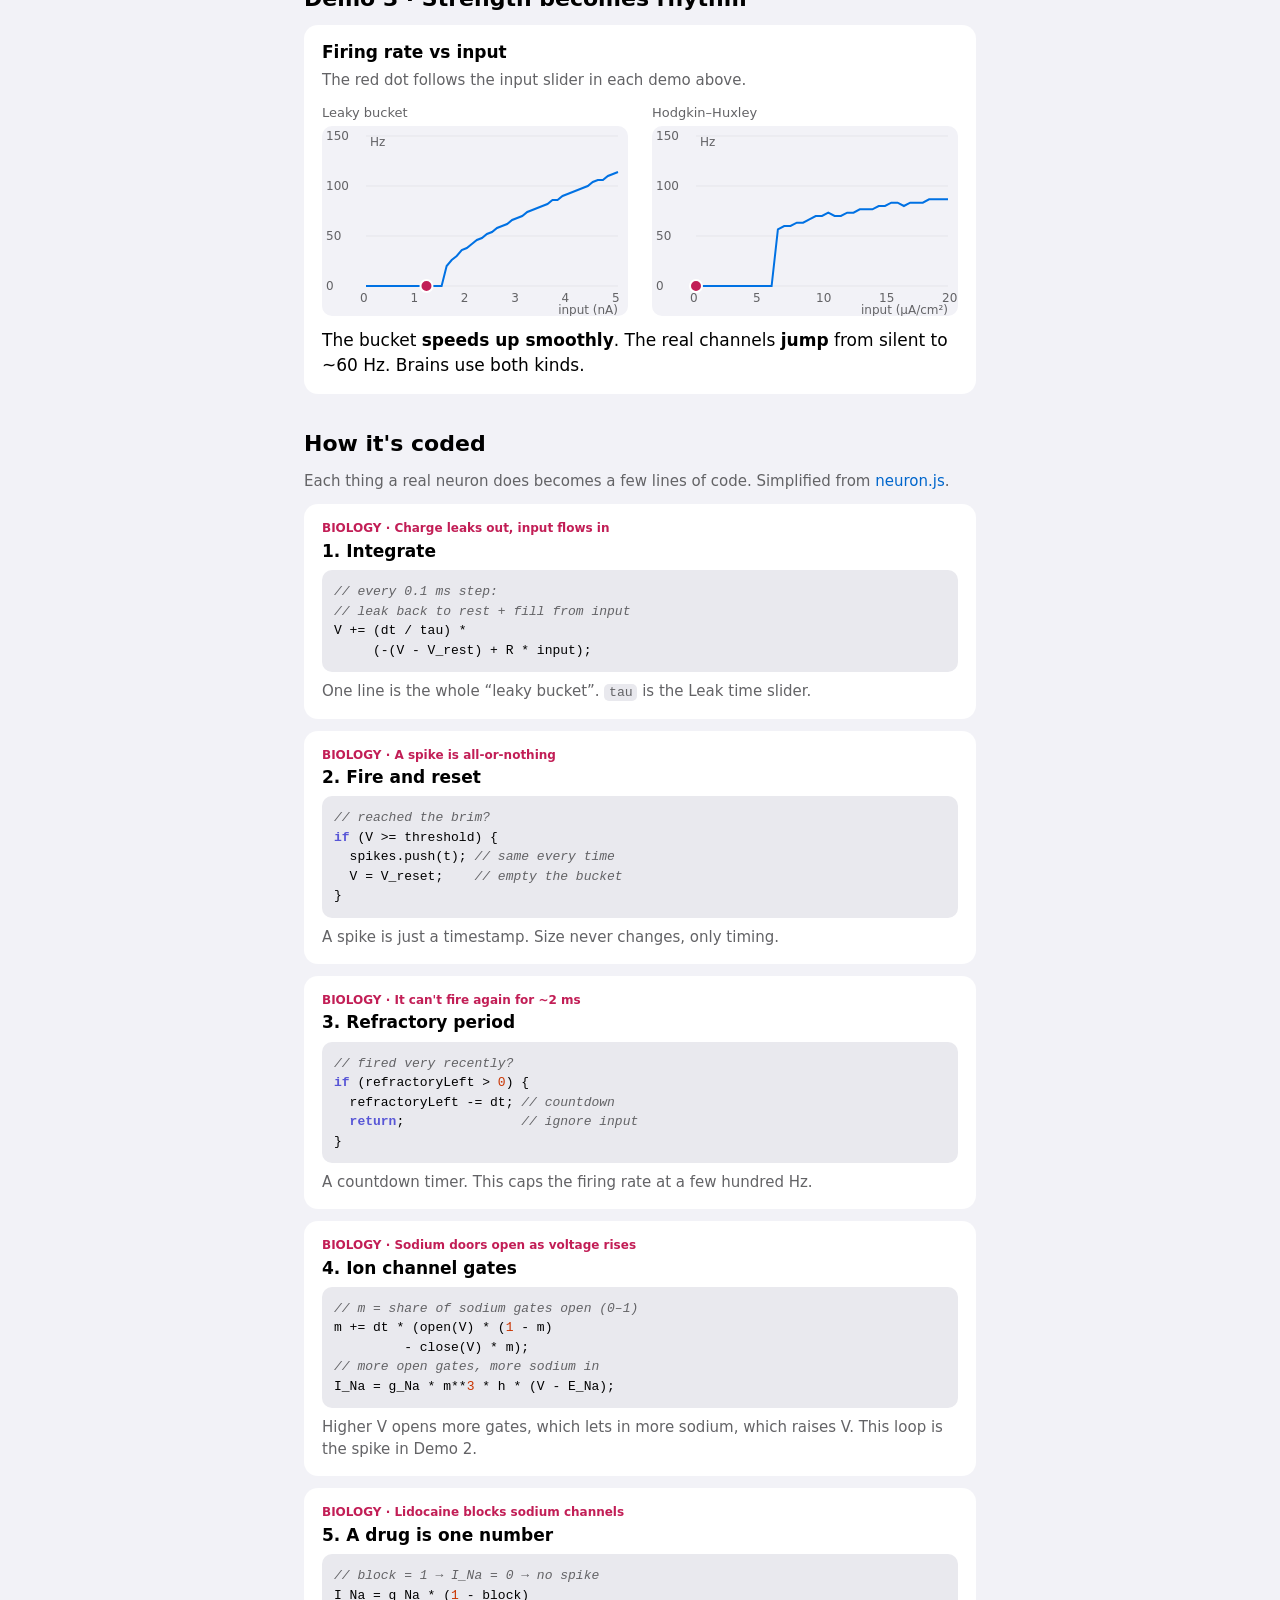
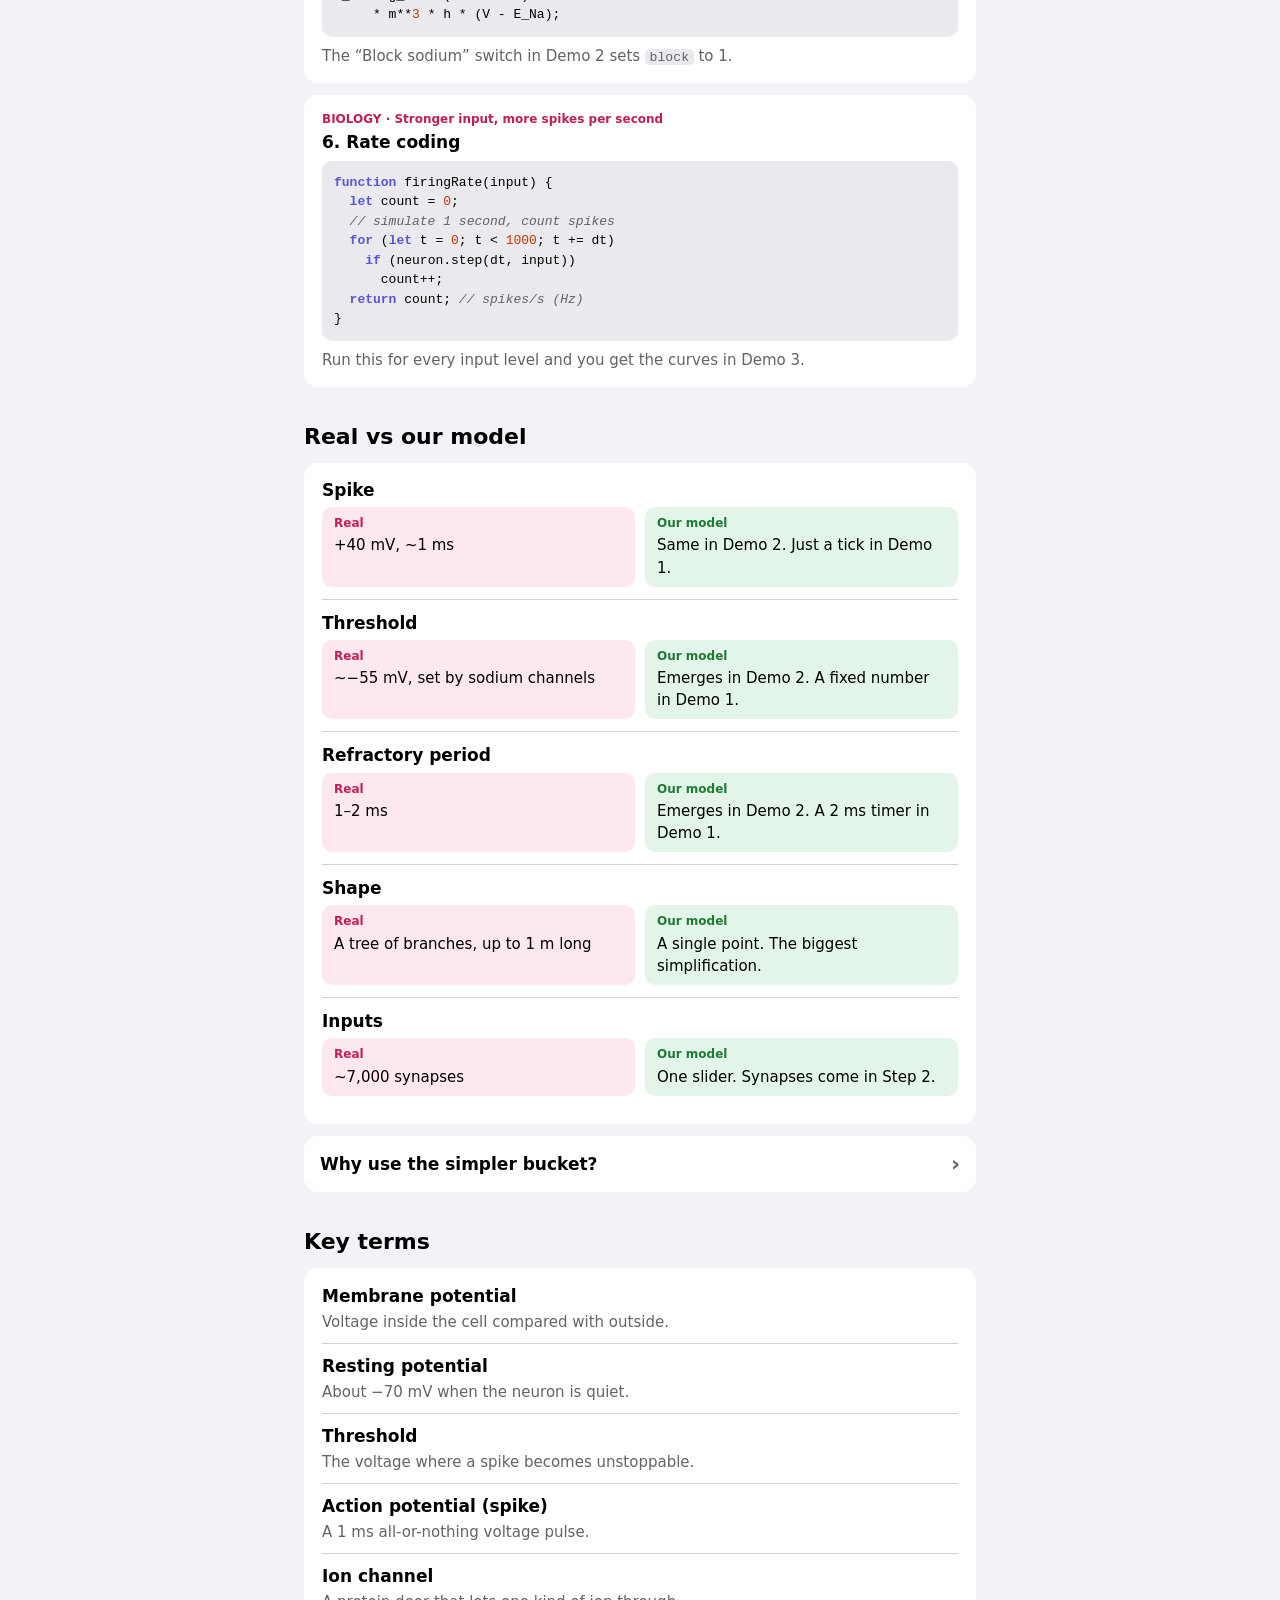
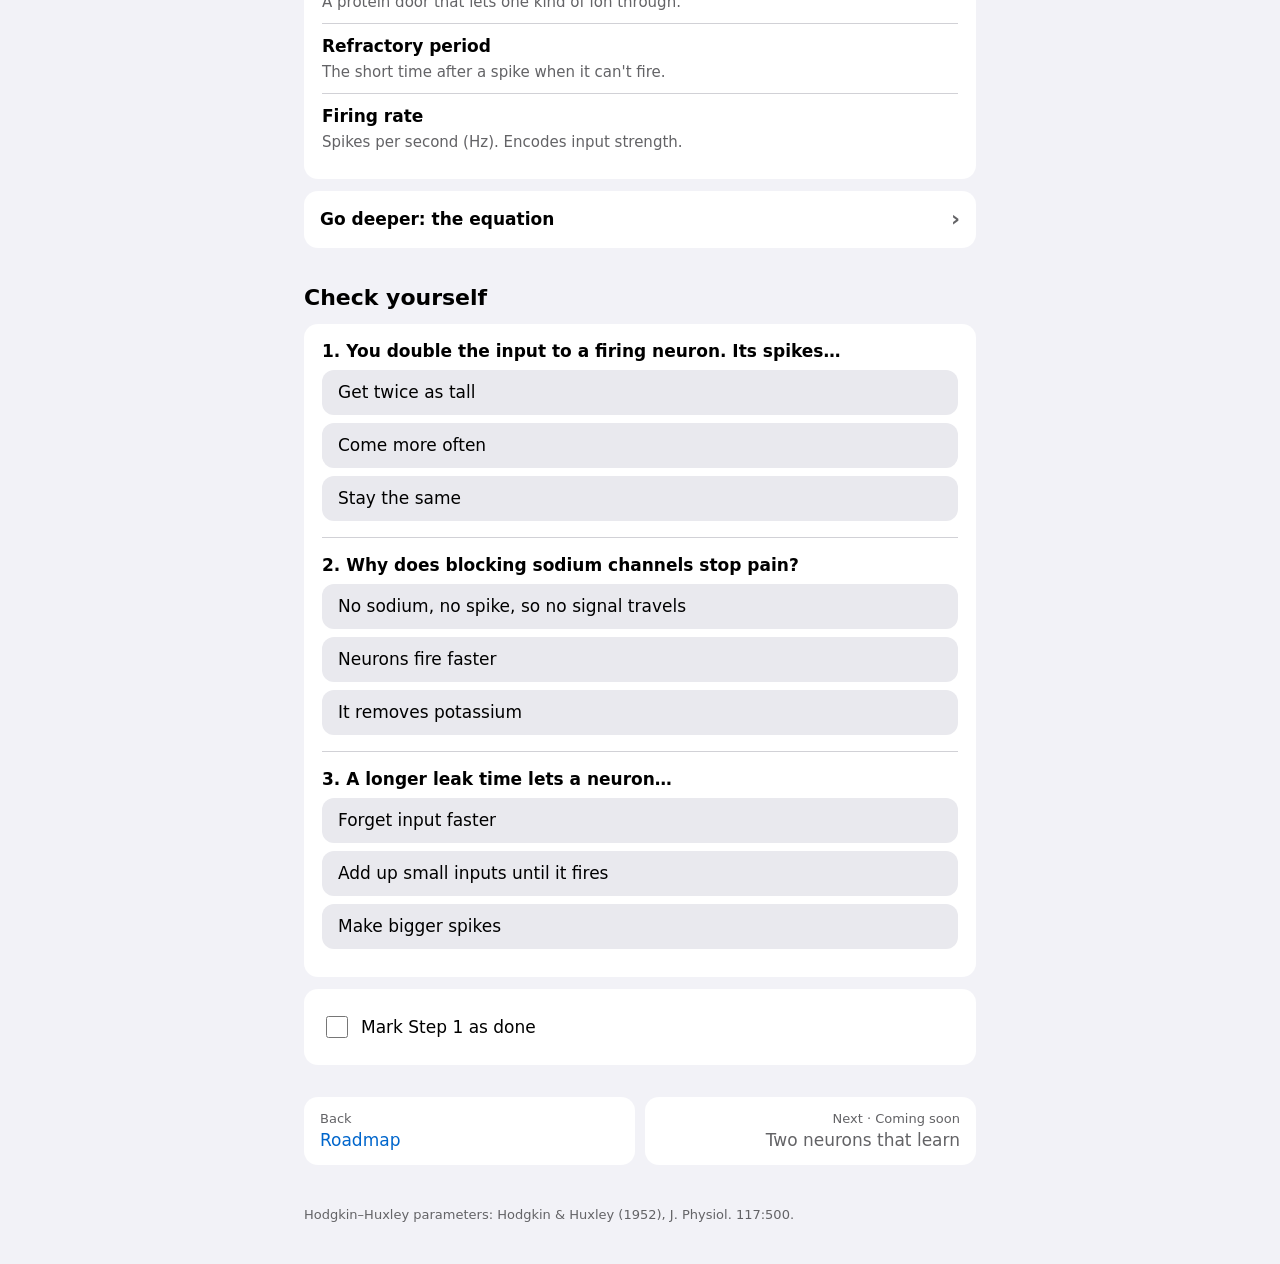
==== commit 4cdd1d9a: "Redesign to Apple HIG, bite-sized lessons, and How it's coded - iOS-style type scale (rem), grouped " ====
--- a/steps/01-neuron.html
+++ b/steps/01-neuron.html
@@ -2,289 +2,386 @@
 <html lang="en">
 <head>
 <meta charset="utf-8">
-<meta name="viewport" content="width=device-width, initial-scale=1">
-<title>Step 1 · One neuron · Mini Brain</title>
-<meta name="description" content="Build one artificial neuron: the leaky bucket model and the real Hodgkin–Huxley ion channels, with live demos.">
-<link rel="icon" href="data:image/svg+xml,<svg xmlns='http://www.w3.org/2000/svg' viewBox='0 0 100 100'><circle cx='50' cy='50' r='40' fill='%232a78d6'/><path d='M20 55 L40 55 L48 20 L56 80 L62 55 L80 55' stroke='white' stroke-width='7' fill='none' stroke-linejoin='round'/></svg>">
+<meta name="viewport" content="width=device-width, initial-scale=1, viewport-fit=cover">
+<title>One neuron · Mini Brain</title>
+<meta name="description" content="Step 1: how a single neuron turns input into spikes. Live leaky-bucket and Hodgkin–Huxley demos.">
+<meta name="theme-color" content="#f2f2f7" media="(prefers-color-scheme: light)">
+<meta name="theme-color" content="#000000" media="(prefers-color-scheme: dark)">
+<link rel="icon" href="data:image/svg+xml,<svg xmlns='http://www.w3.org/2000/svg' viewBox='0 0 100 100'><rect width='100' height='100' rx='22' fill='%230071e3'/><path d='M18 56h20l8-30 9 48 7-18h20' stroke='white' stroke-width='8' fill='none' stroke-linejoin='round' stroke-linecap='round'/></svg>">
 <link rel="stylesheet" href="../assets/style.css">
 <style>
-  .bucket-row { display: grid; grid-template-columns: 64px minmax(0, 1fr); gap: 12px; align-items: stretch; }
-  .bucket { position: relative; border: 2px solid var(--ink-3); border-top: none; border-radius: 0 0 10px 10px; overflow: hidden; height: 220px; }
-  .bucket .water { position: absolute; left: 0; right: 0; bottom: 0; background: var(--accent); opacity: 0.75; transition: height 40ms linear; }
-  .bucket .brim { position: absolute; left: -2px; right: -2px; top: 0; border-top: 2px dashed var(--real); }
-  .bucket.flash { box-shadow: 0 0 0 4px var(--accent); }
-  .bucket-cap { font-size: 11px; color: var(--ink-3); text-align: center; margin-top: 4px; }
-  @media (max-width: 480px) { .bucket-row { grid-template-columns: 40px minmax(0, 1fr); } }
+  .bucket-row { display: grid; grid-template-columns: 52px minmax(0, 1fr); gap: 10px; }
+  .bucket { position: relative; height: 220px; border: 2px solid var(--label-2); border-top: 0; border-radius: 0 0 12px 12px; overflow: hidden; }
+  .bucket .water { position: absolute; inset: auto 0 0 0; background: var(--accent); opacity: 0.8; }
+  .bucket .brim { position: absolute; inset: 0 -2px auto -2px; border-top: 2px dashed var(--real); }
+  .bucket.fired { border-color: var(--accent); }
+  .cap { font-size: 0.75rem; color: var(--label-2); text-align: center; margin-top: 4px; }
 </style>
 </head>
 <body>
-<header class="top"><div class="wrap">
-  <a class="brand" href="../index.html">Mini<span>Brain</span></a>
-  <nav class="steps-nav" id="nav" aria-label="Steps"></nav>
+<a class="skip" href="#main">Skip to content</a>
+<header class="navbar"><div class="wrap">
+  <a class="back" href="../index.html#roadmap">Roadmap</a>
+  <span class="meta">Step 1 of 12</span>
 </div></header>
 
-<main class="wrap">
-  <div class="kicker">Step 1 · Cellular level</div>
+<main class="wrap" id="main">
+  <p class="eyebrow">Step 1 · Cellular</p>
   <h1>One neuron</h1>
-  <p class="lede">Everything the brain does, from seeing to remembering to deciding, is built from one trick, repeated 86 billion times. This step builds that trick.</p>
-
-  <h2>The big idea</h2>
-  <p class="analogy">A neuron is a <b>leaky bucket</b>. Inputs pour water in, and a small hole lets it drain out. If water pours in faster than it leaks, the level rises until it hits the brim, and then the bucket <b>tips over</b>: that's a spike. It empties, and the filling starts again.</p>
-  <p>Three things follow from that one picture, and all three are true of real neurons:</p>
-  <ul>
-    <li><b>All or nothing.</b> A bucket either tips or it doesn't. A spike is always the same size. A stronger input doesn't make a bigger spike, it makes <i>more</i> spikes.</li>
-    <li><b>Weak inputs are forgotten.</b> A trickle drains away as fast as it arrives and never reaches the brim. The neuron ignores it.</li>
-    <li><b>Strength becomes rhythm.</b> The harder you pour, the faster it fills and the more often it tips. The brain encodes “how much” as “how often”.</li>
-  </ul>
-
-  <h2>Demo 1 · The leaky bucket</h2>
-  <div class="demo" id="lif-demo">
-    <div class="demo-head"><h3>Leaky integrate-and-fire neuron</h3><span class="live">Live · slowed down 4×</span></div>
+  <p class="lede">How a single brain cell turns input into spikes.</p>
+
+  <div class="card">
+    <h3>You'll learn</h3>
+    <ul class="goals">
+      <li>Why a spike is all-or-nothing</li>
+      <li>How sodium and potassium channels make a spike</li>
+      <li>How neurons encode “how much” as “how often”</li>
+      <li>How to code each of these in a few lines</li>
+    </ul>
+  </div>
+
+  <h2>The idea</h2>
+  <div class="card">
+    <p class="idea">A neuron is a <b>leaky bucket</b>. Input fills it, a hole drains it. When it reaches the brim, it tips over: a <b>spike</b>.</p>
+    <ul>
+      <li><b>All or nothing.</b> Every spike is the same size.</li>
+      <li><b>Weak input fades.</b> It leaks out before reaching the brim.</li>
+      <li><b>Stronger input means more spikes</b>, not bigger ones.</li>
+    </ul>
+  </div>
+
+  <h2>Demo 1 · Leaky bucket</h2>
+  <section class="card" aria-labelledby="d1">
+    <div class="demo-head"><h3 id="d1">Leaky integrate-and-fire neuron</h3><span class="speed">Slowed 4×</span></div>
     <div class="bucket-row">
-      <div><div class="bucket" id="bucket"><div class="water" id="water"></div><div class="brim"></div></div><div class="bucket-cap">bucket</div></div>
-      <canvas class="plot" id="lif-scope" aria-label="Live membrane voltage of the leaky bucket neuron"></canvas>
-    </div>
-    <div class="legend"><span><i style="background:var(--accent)"></i>voltage (the water level)</span><span><i style="background:var(--real)"></i>threshold (the brim)</span><span>ticks on top = spikes</span></div>
+      <div aria-hidden="true"><div class="bucket" id="bucket"><div class="water" id="water"></div><div class="brim"></div></div><div class="cap">Bucket</div></div>
+      <canvas class="plot" id="lif-scope" role="img" aria-label="Live voltage trace of the leaky bucket neuron"></canvas>
+    </div>
+    <div class="legend"><span><i style="background:var(--accent)"></i>Voltage</span><span><i class="dash"></i>Threshold</span><span>Ticks on top = spikes</span></div>
     <div class="stats">
       <span class="stat">Firing rate<b id="lif-rate">0 Hz</b></span>
+      <span class="stat">Voltage<b id="lif-v">−70 mV</b></span>
       <span class="stat">Spikes<b id="lif-count">0</b></span>
-      <span class="stat">Voltage<b id="lif-v">-70 mV</b></span>
     </div>
     <div class="controls">
-      <div class="ctrl"><label for="lif-I">Input (water pouring in) <output for="lif-I"></output></label><input type="range" id="lif-I" min="0" max="5" step="0.05" value="1.2"><small>Current from other neurons, in nanoamps</small></div>
-      <div class="ctrl"><label for="lif-tau">Leak speed (time constant) <output for="lif-tau"></output></label><input type="range" id="lif-tau" min="3" max="50" step="1" value="15"><small>Small = drains fast, forgets quickly. Large = slow drain, long memory.</small></div>
-      <div class="ctrl"><label for="lif-th">Brim height (threshold) <output for="lif-th"></output></label><input type="range" id="lif-th" min="-65" max="-40" step="1" value="-55"><small>How full before it tips</small></div>
-      <div class="ctrl"><label for="lif-noise">Noise <output for="lif-noise"></output></label><input type="range" id="lif-noise" min="0" max="3" step="0.1" value="0"><small>Random jostling, like real synaptic chatter</small></div>
+      <div class="ctrl"><label for="lif-I">Input <output for="lif-I"></output></label><input type="range" id="lif-I" min="0" max="5" step="0.05" value="1.2"><p class="hint">Water pouring in</p></div>
+      <div class="ctrl"><label for="lif-tau">Leak time <output for="lif-tau"></output></label><input type="range" id="lif-tau" min="3" max="50" step="1" value="15"><p class="hint">Longer = drains slower</p></div>
+      <div class="ctrl"><label for="lif-th">Threshold <output for="lif-th"></output></label><input type="range" id="lif-th" min="-65" max="-40" step="1" value="-55"><p class="hint">Height of the brim</p></div>
+      <div class="ctrl"><label for="lif-noise">Noise <output for="lif-noise"></output></label><input type="range" id="lif-noise" min="0" max="3" step="0.1" value="0"><p class="hint">Random jostling</p></div>
     </div>
     <div class="btns">
-      <button class="primary" id="lif-zap">⚡ Zap (short strong pulse)</button>
+      <button class="primary" id="lif-zap">Zap</button>
       <button id="lif-pause">Pause</button>
     </div>
-  </div>
-
-  <h3>Try this</h3>
-  <ol class="try">
-    <li>Input at <b>1.2</b>. The level rises and stalls below the brim. <b>No spikes:</b> the trickle leaks out as fast as it comes in. Press Zap and watch one pulse push it over.</li>
-    <li>Slowly raise the input. Find the exact point where it starts firing (about <b>1.5 nA</b>). Below that, nothing at all. That is the <b>threshold</b>.</li>
-    <li>Keep raising it. The spikes get <i>closer together</i> but never taller. All or nothing.</li>
-    <li>Put input back to 1.2, then drag the leak speed up to 50. A slow leak lets small inputs add up, so the same trickle now fires. Real neurons tune this.</li>
-    <li>Set input to 1.3 and noise to 2. It fires now and then, at random. Real neurons in your cortex look exactly like this.</li>
-  </ol>
-
-  <h2>What a real neuron actually is</h2>
-  <p>The bucket is a cartoon, so here's the real thing. A neuron is a cell wrapped in a thin fatty membrane. Inside there's more potassium, outside more sodium. That imbalance makes the inside sit at about <b>−70 millivolts</b> compared with the outside: the “empty bucket”.</p>
-  <p>The membrane is studded with tiny protein doors called <b>ion channels</b>. Two kinds make the spike:</p>
-  <ul>
-    <li><span style="color:var(--na);font-weight:600">Sodium (Na⁺) channels</span> open when the voltage rises a little. Sodium rushes <i>in</i>, which raises the voltage more, which opens more channels. This chain reaction is the spike shooting up to about +40 mV.</li>
-    <li><span style="color:var(--k);font-weight:600">Potassium (K⁺) channels</span> open a moment later. Potassium flows <i>out</i> and drags the voltage back down, even a little below rest. Meanwhile the sodium channels jam shut for a millisecond or two, so the neuron <i>can't</i> fire again straight away (the <b>refractory period</b>).</li>
-  </ul>
-  <p>In 1952, Alan Hodgkin and Andrew Huxley measured these currents in a squid's giant nerve fibre and wrote equations that reproduce the spike precisely. They won the Nobel Prize for it. Demo 2 runs those exact equations.</p>
-
-  <h2>Demo 2 · The real ion channels</h2>
-  <div class="demo">
-    <div class="demo-head"><h3>Hodgkin–Huxley neuron</h3><span class="live">Live · slowed down ~30× · shows the last 100 ms</span></div>
-    <canvas class="plot" id="hh-scope" aria-label="Live membrane voltage of the Hodgkin–Huxley neuron"></canvas>
-    <div class="legend"><span><i style="background:var(--accent)"></i>voltage (mV)</span></div>
-    <canvas class="plot" id="hh-cur" aria-label="Live sodium and potassium currents" style="margin-top:8px"></canvas>
-    <div class="legend"><span><i style="background:var(--na)"></i>sodium flowing in (drives the spike up)</span><span><i style="background:var(--k)"></i>potassium flowing out (pulls it back down)</span></div>
+  </section>
+
+  <div class="card">
+    <h3>Try it</h3>
+    <ol class="tasks">
+      <li><span>Leave input at 1.2. Press <b>Zap</b>.<span class="see">The level stalls below the brim. One zap pushes it over.</span></span></li>
+      <li><span>Raise input slowly until it fires.<span class="see">Nothing below ~1.5, then spikes. That's the threshold.</span></span></li>
+      <li><span>Keep raising input.<span class="see">Spikes come faster but never get taller.</span></span></li>
+      <li><span>Input 1.3, noise 2.<span class="see">Random, irregular firing, just like real cortex.</span></span></li>
+    </ol>
+  </div>
+
+  <h2>The real neuron</h2>
+  <div class="card">
+    <p>A neuron sits at about <b>−70 mV</b> inside. Tiny doors in its membrane, called <b>ion channels</b>, make the spike:</p>
+    <ul>
+      <li><b style="color:var(--na)">Sodium flows in.</b> Voltage shoots up to about +40 mV.</li>
+      <li><b style="color:var(--k)">Potassium flows out.</b> Voltage falls back down.</li>
+      <li><b>Sodium doors jam shut</b> for 1–2 ms, so it can't fire again straight away.</li>
+    </ul>
+    <p class="sub">Hodgkin and Huxley wrote these equations in 1952 from a squid's nerve, and won a Nobel Prize. Demo 2 runs them.</p>
+  </div>
+
+  <h2>Demo 2 · Real ion channels</h2>
+  <section class="card" aria-labelledby="d2">
+    <div class="demo-head"><h3 id="d2">Hodgkin–Huxley neuron</h3><span class="speed">Slowed 30× · last 100 ms</span></div>
+    <canvas class="plot" id="hh-scope" role="img" aria-label="Live voltage trace of the Hodgkin–Huxley neuron"></canvas>
+    <div class="legend"><span><i style="background:var(--accent)"></i>Voltage</span></div>
+    <canvas class="plot" id="hh-cur" role="img" aria-label="Live sodium and potassium currents" style="margin-top:8px"></canvas>
+    <div class="legend"><span><i style="background:var(--na)"></i>Sodium in (above zero)</span><span><i style="background:var(--k)"></i>Potassium out (below zero)</span></div>
     <div class="stats">
       <span class="stat">Firing rate<b id="hh-rate">0 Hz</b></span>
-      <span class="stat">Highest voltage (last 25 ms)<b id="hh-peak">–</b></span>
+      <span class="stat">Peak voltage<b id="hh-peak">−65 mV</b></span>
     </div>
     <div class="controls">
-      <div class="ctrl"><label for="hh-I">Steady input <output for="hh-I"></output></label><input type="range" id="hh-I" min="0" max="20" step="0.1" value="0"><small>µA/cm² of current injected</small></div>
+      <div class="ctrl"><label for="hh-I">Steady input <output for="hh-I"></output></label><input type="range" id="hh-I" min="0" max="20" step="0.1" value="0"><p class="hint">Current injected (µA/cm²)</p></div>
       <div>
-        <label class="check"><input type="checkbox" id="hh-na"> <span><b>Block sodium channels</b> (like the lidocaine your dentist uses)</span></label>
-        <label class="check" style="margin-top:6px"><input type="checkbox" id="hh-k"> <span><b>Block 80% of potassium channels</b> (like the toxin TEA)</span></label>
+        <label class="toggle"><input type="checkbox" id="hh-na"> Block sodium (like lidocaine)</label>
+        <label class="toggle"><input type="checkbox" id="hh-k"> Block potassium (like TEA)</label>
       </div>
     </div>
     <div class="btns">
-      <button class="primary" id="hh-zap">⚡ Zap (1 ms pulse)</button>
-      <button id="hh-double">⚡⚡ Two zaps 4 ms apart</button>
+      <button class="primary" id="hh-zap">Zap</button>
+      <button id="hh-double">Zap Twice</button>
       <button id="hh-pause">Pause</button>
     </div>
-  </div>
-
-  <h3>Try this</h3>
-  <ol class="try">
-    <li>Press <b>Zap</b>. Watch the orange sodium current surge first, then the purple potassium current pull the voltage back down. That's the whole spike.</li>
-    <li>Look at the end of the spike. The voltage <b>dips below rest</b> before it recovers. Real neurons do this too (the “afterhyperpolarisation”). The bucket model can't.</li>
-    <li>Press <b>Two zaps</b>. The second zap arrives during the refractory period and does almost nothing. This is why a neuron can't fire more than a few hundred times a second.</li>
-    <li>Tick <b>block sodium</b> and zap. Nothing. No sodium, no spike, no signal. That's exactly how a local anaesthetic stops pain reaching your brain.</li>
-    <li>Tick <b>block potassium</b> instead and zap. The spike gets wider and slower to end. Without its brake, the neuron struggles to reset.</li>
-    <li>Raise the steady input slowly from 0. Notice it doesn't start at a slow rhythm: it jumps straight to about 60 spikes a second near 6–7 µA/cm². Squid axon neurons really behave this way. Demo 3 shows the difference.</li>
-  </ol>
-
-  <h2>Demo 3 · How strength becomes rhythm</h2>
-  <p>Each chart shows the <b>firing rate</b> (spikes per second) you'd get for every steady input. The dot follows the slider in the demo above it, so move those sliders and come back here.</p>
-  <div class="demo">
-    <div class="grid">
-      <div><h3 style="margin-top:0">Leaky bucket</h3><canvas class="plot" id="fi-lif" aria-label="Firing rate against input for the leaky bucket neuron"></canvas></div>
-      <div><h3 style="margin-top:0">Hodgkin–Huxley</h3><canvas class="plot" id="fi-hh" aria-label="Firing rate against input for the Hodgkin–Huxley neuron"></canvas></div>
-    </div>
-    <p class="muted" style="font-size:14px;margin-bottom:0">The bucket starts slowly and speeds up smoothly. The HH neuron is silent, then <i>jumps</i> straight to about 60 Hz. Neuroscientists call these Type 1 and Type 2 neurons, and the brain uses both. Type 1 is good at saying “how much”. Type 2 is good at keeping time.</p>
-  </div>
-
-  <h2>Real neuron vs our artificial neuron</h2>
-  <div class="pair-scroll"><table class="pair">
-    <thead><tr><th>Feature</th><th><span class="tag real">Real neuron</span></th><th><span class="tag model">Our model</span></th></tr></thead>
-    <tbody>
-      <tr><td>Resting voltage</td><td>About −70 mV, kept by pumps that use about half your brain's energy</td><td>−70 mV (bucket) and −65 mV (HH). Pumps aren't modelled; rest is just a number.</td></tr>
-      <tr><td>Spike</td><td>About +40 mV peak, about 1 ms long</td><td>HH: about +40 mV, about 1 ms. ✓ Matches.<br>Bucket: no shape at all, just a tick mark.</td></tr>
-      <tr><td>Threshold</td><td>About −55 mV, emerges from sodium channels</td><td>HH: emerges the same way ✓<br>Bucket: we just declare the brim height</td></tr>
-      <tr><td>Refractory period</td><td>About 1–2 ms when it can't fire</td><td>HH: emerges from sodium channels jamming ✓<br>Bucket: a 2 ms timer we add by hand</td></tr>
-      <tr><td>Firing rate</td><td>Typically 0.1–50 Hz in cortex; can burst to a few hundred</td><td>0 to about 100+ Hz, depending on input ✓</td></tr>
-      <tr><td>Shape</td><td>A tree: thousands of dendrite branches, one long axon (up to a metre)</td><td>A single point. No shape at all. <i>Biggest simplification.</i></td></tr>
-      <tr><td>Inputs</td><td>About 7,000 synapses, each releasing chemicals</td><td>One current slider (that's you). Synapses arrive in Step 2.</td></tr>
-      <tr><td>Cost to compute</td><td>About a billionth of a watt</td><td>Bucket: about 3 lines of maths per step. HH: about 30. That's why big networks use the bucket.</td></tr>
-    </tbody>
-  </table></div>
-
-  <h3>What we left out (on purpose)</h3>
-  <ul class="muted">
-    <li><b>Dendrites.</b> Real branches do their own mini-computations before signals even reach the cell body. Some researchers think one real neuron is as smart as a small artificial neural network.</li>
-    <li><b>The dozens of other ion channel types</b> (calcium, slow potassium…). These give real neurons habits like bursting and getting tired.</li>
-    <li><b>Chemistry and energy.</b> Neurotransmitters, ion pumps, blood supply.</li>
-  </ul>
-  <p>The rule this project follows: <b>keep only the detail the function needs.</b> For brain waves, memory and decisions, the bucket is enough, so from Step 3 on we'll use it to fit thousands of neurons on a laptop.</p>
-
-  <h2>The code</h2>
-  <p>The whole bucket neuron is about ten lines. From <code>assets/sim/neuron.js</code>:</p>
-<pre>step(dt, I) {
-  if (this.refLeft &gt; 0) {               // just fired? stay silent
-    this.refLeft -= dt; this.V = this.Vreset; return false;
-  }
-  // leak back toward rest + fill from the input
-  this.V += (dt / this.tau) * (-(this.V - this.EL) + this.R * I);
-  if (this.V &gt;= this.Vth) {             // reached the brim?
-    this.V = this.Vreset;               // tip over and empty
-    this.refLeft = this.tRef;           // start the silent period
-    return true;                        // SPIKE
-  }
-  return false;
-}</pre>
-  <details><summary>The equation, in plain words</summary>
-    <p><code>τ · dV/dt = −(V − E<sub>L</sub>) + R · I</code></p>
-    <p>“How fast the level changes” = “leak back toward rest” + “fill from input”. <code>τ</code> (tau) sets how quickly both happen. When <code>V</code> passes the threshold, record a spike and reset. Every step, the computer nudges <code>V</code> forward by a tiny slice of time (<code>dt</code> = 0.1 ms). That's called <i>numerical integration</i>, and it's how every brain simulator works.</p>
-    <p>The steady level the bucket settles at is <code>E<sub>L</sub> + R·I</code>. It reaches the brim when <code>R·I</code> = 15 mV, so <code>I</code> = 1.5 nA. That's the threshold you found by hand in “Try this”.</p>
+  </section>
+
+  <div class="card">
+    <h3>Try it</h3>
+    <ol class="tasks">
+      <li><span>Press <b>Zap</b>.<span class="see">Sodium surges first, then potassium pulls the voltage back.</span></span></li>
+      <li><span>Watch the end of the spike.<span class="see">It dips below rest before recovering. The bucket can't do this.</span></span></li>
+      <li><span>Press <b>Zap Twice</b>.<span class="see">The second zap does nothing. That's the refractory period.</span></span></li>
+      <li><span>Turn on <b>Block sodium</b>, then zap.<span class="see">No spike. This is how dental anaesthetic stops pain.</span></span></li>
+    </ol>
+  </div>
+
+  <h2>Demo 3 · Strength becomes rhythm</h2>
+  <section class="card" aria-labelledby="d3">
+    <h3 id="d3">Firing rate vs input</h3>
+    <p class="sub">The red dot follows the input slider in each demo above.</p>
+    <div class="controls" style="margin-top:0">
+      <div><p class="foot" style="margin:0 0 4px">Leaky bucket</p><canvas class="plot" id="fi-lif" role="img" aria-label="Leaky bucket firing rate rises smoothly from zero once input passes about 1.5 nanoamps"></canvas></div>
+      <div><p class="foot" style="margin:0 0 4px">Hodgkin–Huxley</p><canvas class="plot" id="fi-hh" role="img" aria-label="Hodgkin–Huxley firing rate jumps from zero to about 60 spikes per second near 6 to 7 microamps"></canvas></div>
+    </div>
+    <p style="margin-top:0.75rem">The bucket <b>speeds up smoothly</b>. The real channels <b>jump</b> from silent to ~60 Hz. Brains use both kinds.</p>
+  </section>
+
+  <h2>How it's coded</h2>
+  <p class="sub">Each thing a real neuron does becomes a few lines of code. Simplified from <a href="https://github.com/cweekiat/mini-brain/blob/main/assets/sim/neuron.js">neuron.js</a>.</p>
+
+  <div class="card coded">
+    <p class="bio">BIOLOGY · Charge leaks out, input flows in</p>
+    <h3>1. Integrate</h3>
+<pre><code class="js">
+// every 0.1 ms step:
+// leak back to rest + fill from input
+V += (dt / tau) *
+     (-(V - V_rest) + R * input);
+</code></pre>
+    <p class="out">One line is the whole “leaky bucket”. <code>tau</code> is the Leak time slider.</p>
+  </div>
+
+  <div class="card coded">
+    <p class="bio">BIOLOGY · A spike is all-or-nothing</p>
+    <h3>2. Fire and reset</h3>
+<pre><code class="js">
+// reached the brim?
+if (V >= threshold) {
+  spikes.push(t); // same every time
+  V = V_reset;    // empty the bucket
+}
+</code></pre>
+    <p class="out">A spike is just a timestamp. Size never changes, only timing.</p>
+  </div>
+
+  <div class="card coded">
+    <p class="bio">BIOLOGY · It can't fire again for ~2 ms</p>
+    <h3>3. Refractory period</h3>
+<pre><code class="js">
+// fired very recently?
+if (refractoryLeft > 0) {
+  refractoryLeft -= dt; // countdown
+  return;               // ignore input
+}
+</code></pre>
+    <p class="out">A countdown timer. This caps the firing rate at a few hundred Hz.</p>
+  </div>
+
+  <div class="card coded">
+    <p class="bio">BIOLOGY · Sodium doors open as voltage rises</p>
+    <h3>4. Ion channel gates</h3>
+<pre><code class="js">
+// m = share of sodium gates open (0–1)
+m += dt * (open(V) * (1 - m)
+         - close(V) * m);
+// more open gates, more sodium in
+I_Na = g_Na * m**3 * h * (V - E_Na);
+</code></pre>
+    <p class="out">Higher V opens more gates, which lets in more sodium, which raises V. This loop is the spike in Demo 2.</p>
+  </div>
+
+  <div class="card coded">
+    <p class="bio">BIOLOGY · Lidocaine blocks sodium channels</p>
+    <h3>5. A drug is one number</h3>
+<pre><code class="js">
+// block = 1 → I_Na = 0 → no spike
+I_Na = g_Na * (1 - block)
+     * m**3 * h * (V - E_Na);
+</code></pre>
+    <p class="out">The “Block sodium” switch in Demo 2 sets <code>block</code> to 1.</p>
+  </div>
+
+  <div class="card coded">
+    <p class="bio">BIOLOGY · Stronger input, more spikes per second</p>
+    <h3>6. Rate coding</h3>
+<pre><code class="js">
+function firingRate(input) {
+  let count = 0;
+  // simulate 1 second, count spikes
+  for (let t = 0; t < 1000; t += dt)
+    if (neuron.step(dt, input))
+      count++;
+  return count; // spikes/s (Hz)
+}
+</code></pre>
+    <p class="out">Run this for every input level and you get the curves in Demo 3.</p>
+  </div>
+
+  <h2>Real vs our model</h2>
+  <div class="card vs">
+    <div class="item"><h3>Spike</h3><div class="pair"><div class="r"><span>Real</span>+40 mV, ~1 ms</div><div class="m"><span>Our model</span>Same in Demo 2. Just a tick in Demo 1.</div></div></div>
+    <div class="item"><h3>Threshold</h3><div class="pair"><div class="r"><span>Real</span>~−55 mV, set by sodium channels</div><div class="m"><span>Our model</span>Emerges in Demo 2. A fixed number in Demo 1.</div></div></div>
+    <div class="item"><h3>Refractory period</h3><div class="pair"><div class="r"><span>Real</span>1–2 ms</div><div class="m"><span>Our model</span>Emerges in Demo 2. A 2 ms timer in Demo 1.</div></div></div>
+    <div class="item"><h3>Shape</h3><div class="pair"><div class="r"><span>Real</span>A tree of branches, up to 1 m long</div><div class="m"><span>Our model</span>A single point. The biggest simplification.</div></div></div>
+    <div class="item"><h3>Inputs</h3><div class="pair"><div class="r"><span>Real</span>~7,000 synapses</div><div class="m"><span>Our model</span>One slider. Synapses come in Step 2.</div></div></div>
+  </div>
+
+  <details>
+    <summary>Why use the simpler bucket?</summary>
+    <div class="inner">
+      <p>The bucket costs about 3 sums per time step. Real channels cost about 30. For circuits of thousands of neurons (Step 3 onward), the bucket keeps a laptop fast enough.</p>
+      <p class="sub">Left out on purpose: dendrite branches, dozens of other channel types, neurotransmitters, energy use.</p>
+    </div>
   </details>
 
-  <h2>Quick check</h2>
-  <div class="quiz" id="quiz"></div>
-
-  <div class="card" style="margin-top:32px">
-    <label class="check" style="font-size:16px;color:var(--ink)"><input type="checkbox" id="done"> <span><b>I've finished Step 1.</b> Mark it done on the roadmap.</span></label>
-  </div>
-
-  <div class="next">
-    <a href="../index.html#roadmap">← Roadmap</a>
-    <span class="muted">Next: Step 2 · Two neurons that learn (coming soon)</span>
-  </div>
+  <h2>Key terms</h2>
+  <div class="card">
+    <dl class="terms">
+      <div><dt>Membrane potential</dt><dd>Voltage inside the cell compared with outside.</dd></div>
+      <div><dt>Resting potential</dt><dd>About −70 mV when the neuron is quiet.</dd></div>
+      <div><dt>Threshold</dt><dd>The voltage where a spike becomes unstoppable.</dd></div>
+      <div><dt>Action potential (spike)</dt><dd>A 1 ms all-or-nothing voltage pulse.</dd></div>
+      <div><dt>Ion channel</dt><dd>A protein door that lets one kind of ion through.</dd></div>
+      <div><dt>Refractory period</dt><dd>The short time after a spike when it can't fire.</dd></div>
+      <div><dt>Firing rate</dt><dd>Spikes per second (Hz). Encodes input strength.</dd></div>
+    </dl>
+  </div>
+
+  <details>
+    <summary>Go deeper: the equation</summary>
+    <div class="inner">
+      <p><code>τ·dV/dt = −(V − E<sub>L</sub>) + R·I</code></p>
+      <p class="sub">Change in voltage = leak toward rest + input. The bucket settles at E<sub>L</sub> + R·I, so it fires when R·I &gt; 15 mV, which is I &gt; 1.5 nA. That's the threshold you found in Demo 1.</p>
+      <p class="sub">Computers can't do smooth time, so they take tiny steps (dt = 0.1 ms) and nudge V each step. This is called <b>Euler integration</b>, and it's how most brain simulators work.</p>
+    </div>
+  </details>
+
+  <h2>Check yourself</h2>
+  <div class="card" id="quiz"></div>
+
+  <div class="card">
+    <label class="toggle" style="font-size:1.0625rem"><input type="checkbox" id="done"> Mark Step 1 as done</label>
+  </div>
+
+  <nav class="pager" aria-label="Steps">
+    <a href="../index.html#roadmap"><small>Back</small>Roadmap</a>
+    <span class="next"><small>Next · Coming soon</small>Two neurons that learn</span>
+  </nav>
 </main>
 
-<footer><div class="wrap">Mini Brain · Step 1 · Hodgkin–Huxley parameters from Hodgkin &amp; Huxley (1952), J. Physiol. 117:500</div></footer>
+<footer><div class="wrap foot">Hodgkin–Huxley parameters: Hodgkin &amp; Huxley (1952), J. Physiol. 117:500.</div></footer>
 
 <script type="module">
 import { LIF, HH, rateOf } from "../assets/sim/neuron.js";
 import { Scope, xyPlot, slider } from "../assets/plot.js";
-import { navInto, isDone, setDone } from "../assets/steps.js";
-
-navInto(document.getElementById("nav"), 1, "../");
-let lifFI = [], hhFI = []; // firing-rate curves for Demo 3, filled in below
+import { isDone, setDone } from "../assets/steps.js";
+import { highlight } from "../assets/code.js";
+highlight();
+
+let lifFI = [], hhFI = []; // firing-rate curves for Demo 3
+const reduceMotion = matchMedia("(prefers-reduced-motion: reduce)").matches;
+const $ = (id) => document.getElementById(id);
+const mv = (v) => (v < 0 ? "−" : "+") + Math.abs(Math.round(v)) + " mV";
+
+// Firing rate from the gaps between the last few spikes; 0 once it goes quiet.
+function rateFrom(times, now) {
+  if (times.length < 2) return 0;
+  const r = times.slice(-5), isi = (r.at(-1) - r[0]) / (r.length - 1);
+  return now - r.at(-1) > Math.max(2 * isi, 30) ? 0 : Math.round(1000 / isi);
+}
+function gauss() { return Math.sqrt(-2 * Math.log(1 - Math.random())) * Math.cos(2 * Math.PI * Math.random()); }
+
+// Play/Pause toggle. With Reduce Motion on, demos start paused.
+function playToggle(id) {
+  const btn = $(id), state = { paused: reduceMotion };
+  const label = () => (btn.textContent = state.paused ? "Play" : "Pause");
+  btn.onclick = () => { state.paused = !state.paused; label(); };
+  label();
+  return state;
+}
 
 // ── Demo 1: leaky bucket ─────────────────────────────────────────────
 const lif = new LIF();
-let lifI = 0, lifNoise = 0, lifZap = 0, lifPaused = false, lifCount = 0, lifRecent = [], lifT = 0;
-const lifScope = new Scope(document.getElementById("lif-scope"), {
-  yMin: -80, yMax: -35, yLabel: "mV", window: 1000,
-  lines: [{ color: "--accent" }],
-  hlines: [{ value: () => lif.Vth, color: "--real", label: "brim (threshold)" }],
+let lifI = 0, lifNoise = 0, lifZap = 0, lifCount = 0, lifRecent = [], lifT = 0;
+const lifRun = playToggle("lif-pause");
+const lifScope = new Scope($("lif-scope"), {
+  yMin: -80, yMax: -35, yLabel: "mV", window: 1000, lines: [{ color: "--accent" }],
+  hlines: [{ value: () => lif.Vth, color: "--real", label: "threshold" }],
 });
-const getI = slider("lif-I", (v) => v.toFixed(2) + " nA", (v) => { lifI = v; drawFI(); });
+slider("lif-I", (v) => v.toFixed(2) + " nA", (v) => { lifI = v; drawFI(); });
 slider("lif-tau", (v) => v + " ms", (v) => { lif.tau = v; computeLifFI(); });
-slider("lif-th", (v) => v + " mV", (v) => { lif.Vth = v; computeLifFI(); });
+slider("lif-th", (v) => mv(v), (v) => { lif.Vth = v; computeLifFI(); });
 slider("lif-noise", (v) => v.toFixed(1), (v) => (lifNoise = v));
-document.getElementById("lif-zap").onclick = () => (lifZap = 5);
-document.getElementById("lif-pause").onclick = (e) => { lifPaused = !lifPaused; e.target.textContent = lifPaused ? "Resume" : "Pause"; };
-const water = document.getElementById("water"), bucket = document.getElementById("bucket");
-
-// Firing rate from the gaps between the last few spikes, so it reacts quickly
-// even when the demo runs slowed down. Falls to 0 once the neuron goes quiet.
-function rateFrom(times, now) {
-  if (times.length < 2) return 0;
-  const recent = times.slice(-5), isi = (recent.at(-1) - recent[0]) / (recent.length - 1);
-  return now - recent.at(-1) > Math.max(2 * isi, 30) ? 0 : Math.round(1000 / isi);
-}
-
-function gauss() { return Math.sqrt(-2 * Math.log(1 - Math.random())) * Math.cos(2 * Math.PI * Math.random()); }
+$("lif-zap").onclick = () => { lifZap = 5; if (lifRun.paused) $("lif-pause").click(); };
+const water = $("water"), bucket = $("bucket");
 
 function lifFrame() {
-  // 4 ms of brain time per animation frame, in 0.1 ms steps, so ~4x slower than real time
-  for (let k = 0; k < 40; k++) {
+  for (let k = 0; k < 40; k++) { // 4 ms of brain time per frame
     const dt = 0.1;
     const I = lifI + (lifZap > 0 ? 3 : 0) + lifNoise * gauss() * 1.5;
     if (lifZap > 0) lifZap -= dt;
     const s = lif.step(dt, I);
     lifT += dt;
-    if (s) { lifCount++; lifRecent.push(lifT); bucket.classList.add("flash"); setTimeout(() => bucket.classList.remove("flash"), 80); }
+    if (s) { lifCount++; lifRecent.push(lifT); bucket.classList.add("fired"); setTimeout(() => bucket.classList.remove("fired"), 120); }
     if (k % 4 === 3) lifScope.push([s ? -35 : lif.V], s ? 1 : 0);
     else if (s) lifScope.push([-35], 1);
   }
   lifRecent = lifRecent.slice(-5);
   lifScope.draw();
-  const frac = Math.max(0, Math.min(1, (lif.V - lif.Vreset) / (lif.Vth - lif.Vreset)));
-  water.style.height = (frac * 100).toFixed(1) + "%";
-  document.getElementById("lif-rate").textContent = rateFrom(lifRecent, lifT) + " Hz";
-  document.getElementById("lif-count").textContent = lifCount;
-  document.getElementById("lif-v").textContent = lif.V.toFixed(0) + " mV";
+  water.style.height = (Math.max(0, Math.min(1, (lif.V - lif.Vreset) / (lif.Vth - lif.Vreset))) * 100).toFixed(1) + "%";
+  $("lif-rate").textContent = rateFrom(lifRecent, lifT) + " Hz";
+  $("lif-count").textContent = lifCount;
+  $("lif-v").textContent = mv(lif.V);
 }
 
 // ── Demo 2: Hodgkin–Huxley ───────────────────────────────────────────
 const hh = new HH();
-let hhI = 0, hhPulses = [], hhPaused = false, hhT = 0, hhRecent = [];
-let hhWinMax = -99, hhWinEnd = 25, hhPeakShown = -65; // highest voltage in each 25 ms window
-const hhScope = new Scope(document.getElementById("hh-scope"), {
+let hhI = 0, hhPulses = [], hhT = 0, hhRecent = [], hhWinMax = -99, hhWinEnd = 25, hhPeak = -65;
+const hhRun = playToggle("hh-pause");
+const hhScope = new Scope($("hh-scope"), {
   height: 200, yMin: -85, yMax: 50, yLabel: "mV", window: 1000, lines: [{ color: "--accent" }],
-  hlines: [{ value: -65, color: "--ink-3", label: "rest" }],
+  hlines: [{ value: -65, color: "--label-2", label: "rest" }],
 });
-const hhCur = new Scope(document.getElementById("hh-cur"), {
-  height: 130, yMin: -800, yMax: 800, yLabel: "µA/cm²", window: 1000,
-  lines: [{ color: "--na" }, { color: "--k" }],
+const hhCur = new Scope($("hh-cur"), {
+  height: 130, yMin: -800, yMax: 800, yLabel: "µA/cm²", window: 1000, lines: [{ color: "--na" }, { color: "--k" }],
 });
-slider("hh-I", (v) => v.toFixed(1) + " µA/cm²", (v) => { hhI = v; drawFI(); });
-document.getElementById("hh-na").onchange = (e) => { hh.naBlock = e.target.checked ? 1 : 0; };
-document.getElementById("hh-k").onchange = (e) => { hh.kBlock = e.target.checked ? 0.8 : 0; };
-document.getElementById("hh-zap").onclick = () => hhPulses.push([hhT + 1, hhT + 2]);
-document.getElementById("hh-double").onclick = () => hhPulses.push([hhT + 1, hhT + 2], [hhT + 5, hhT + 6]);
-document.getElementById("hh-pause").onclick = (e) => { hhPaused = !hhPaused; e.target.textContent = hhPaused ? "Resume" : "Pause"; };
+slider("hh-I", (v) => v.toFixed(1), (v) => { hhI = v; drawFI(); });
+$("hh-na").onchange = (e) => (hh.naBlock = e.target.checked ? 1 : 0);
+$("hh-k").onchange = (e) => (hh.kBlock = e.target.checked ? 0.8 : 0);
+const wake = () => { if (hhRun.paused) $("hh-pause").click(); };
+$("hh-zap").onclick = () => { hhPulses.push([hhT + 1, hhT + 2]); wake(); };
+$("hh-double").onclick = () => { hhPulses.push([hhT + 1, hhT + 2], [hhT + 5, hhT + 6]); wake(); };
 
 function hhFrame() {
-  // 0.5 ms of brain time per frame (≈30x slower than real time), dt = 0.01 ms
-  for (let k = 0; k < 50; k++) {
+  for (let k = 0; k < 50; k++) { // 0.5 ms of brain time per frame, dt = 0.01 ms
     const dt = 0.01;
     const pulse = hhPulses.some(([a, b]) => hhT >= a && hhT < b) ? 20 : 0;
     if (hh.step(dt, hhI + pulse)) hhRecent.push(hhT);
     hhWinMax = Math.max(hhWinMax, hh.V);
     hhT += dt;
-    if (hhT >= hhWinEnd) { hhPeakShown = hhWinMax; hhWinMax = -99; hhWinEnd = hhT + 25; }
-    if (k % 10 === 9) { hhScope.push([hh.V]); hhCur.push([-hh.INa, -hh.IK]); } // one sample per 0.1 ms
+    if (hhT >= hhWinEnd) { hhPeak = hhWinMax; hhWinMax = -99; hhWinEnd = hhT + 25; }
+    if (k % 10 === 9) { hhScope.push([hh.V]); hhCur.push([-hh.INa, -hh.IK]); }
   }
   hhPulses = hhPulses.filter(([, b]) => b > hhT);
   hhRecent = hhRecent.slice(-5);
   hhScope.draw(); hhCur.draw();
-  document.getElementById("hh-rate").textContent = rateFrom(hhRecent, hhT) + " Hz";
-  const p = Math.round(hhPeakShown);
-  document.getElementById("hh-peak").textContent = (p > 0 ? "+" : "") + p + " mV";
-}
-
-function loop() {
-  if (!lifPaused) lifFrame();
-  if (!hhPaused) hhFrame();
+  $("hh-rate").textContent = rateFrom(hhRecent, hhT) + " Hz";
+  $("hh-peak").textContent = mv(hhPeak);
+}
+
+(function loop() {
+  if (!lifRun.paused) lifFrame();
+  if (!hhRun.paused) hhFrame();
   requestAnimationFrame(loop);
-}
-loop();
-
-// ── Demo 3: firing rate vs input curves ──────────────────────────────
+})();
+
+// ── Demo 3: firing rate vs input ─────────────────────────────────────
 function computeLifFI() {
   lifFI = [];
   for (let I = 0; I <= 5.0001; I += 0.1) lifFI.push([I, rateOf(LIF, I, { ms: 500, setup: (c) => { c.tau = lif.tau; c.Vth = lif.Vth; } })]);
@@ -295,45 +392,46 @@
   for (let I = 0; I <= 20.0001; I += 0.5) hhFI.push([I, rateOf(HH, I, { ms: 300, dt: 0.025 })]);
   drawFI();
 }
-function interp(curve, x) {
-  for (let i = 1; i < curve.length; i++) if (curve[i][0] >= x) {
-    const [x0, y0] = curve[i - 1], [x1, y1] = curve[i];
+function interp(c, x) {
+  for (let i = 1; i < c.length; i++) if (c[i][0] >= x) {
+    const [x0, y0] = c[i - 1], [x1, y1] = c[i];
     return y0 + ((y1 - y0) * (x - x0)) / (x1 - x0 || 1);
   }
-  return curve.length ? curve[curve.length - 1][1] : 0;
+  return c.length ? c.at(-1)[1] : 0;
 }
 function drawFI() {
-  if (lifFI.length) xyPlot(document.getElementById("fi-lif"), { height: 200, xMax: 5, yMax: 150, xLabel: "input (nA)", yLabel: "spikes/s",
+  if (lifFI.length) xyPlot($("fi-lif"), { height: 190, xMax: 5, yMax: 150, xLabel: "input (nA)", yLabel: "Hz",
     series: [{ points: lifFI, color: "--accent" }], marker: { x: lifI, y: interp(lifFI, lifI), color: "--real" } });
-  if (hhFI.length) xyPlot(document.getElementById("fi-hh"), { height: 200, xMax: 20, yMax: 150, xLabel: "input (µA/cm²)", yLabel: "spikes/s",
+  if (hhFI.length) xyPlot($("fi-hh"), { height: 190, xMax: 20, yMax: 150, xLabel: "input (µA/cm²)", yLabel: "Hz",
     series: [{ points: hhFI, color: "--accent" }], marker: { x: hhI, y: interp(hhFI, hhI), color: "--real" } });
 }
 computeLifFI();
 setTimeout(computeHhFI, 50);
 addEventListener("resize", drawFI);
+matchMedia("(prefers-color-scheme: dark)").addEventListener("change", () => { drawFI(); lifScope.draw(); hhScope.draw(); hhCur.draw(); });
 
 // ── Quiz ─────────────────────────────────────────────────────────────
 const QUIZ = [
-  { q: "You double the input to a neuron that's already firing. What happens to its spikes?",
-    o: ["They get twice as tall", "They come more often", "Nothing changes"], a: 1,
-    why: "All or nothing: spike size is fixed. The brain encodes strength as rate." },
-  { q: "Lidocaine blocks sodium channels. Why does that stop pain?",
-    o: ["It stops the spike's rising chain reaction, so no signal travels", "It makes neurons fire faster", "It removes potassium"], a: 0,
-    why: "No sodium rushing in means no spike. The pain nerve stays silent, as in Demo 2." },
-  { q: "In the bucket model, what does a slower leak (bigger τ) do?",
-    o: ["Neurons forget inputs faster", "Small inputs can add up over time and reach threshold", "Spikes become bigger"], a: 1,
-    why: "A slow drain gives the neuron a longer memory of recent inputs, so weak inputs can sum to a spike." },
+  { q: "You double the input to a firing neuron. Its spikes…", o: ["Get twice as tall", "Come more often", "Stay the same"], a: 1,
+    why: "Spikes are all-or-nothing. Strength is coded as rate." },
+  { q: "Why does blocking sodium channels stop pain?", o: ["No sodium, no spike, so no signal travels", "Neurons fire faster", "It removes potassium"], a: 0,
+    why: "The spike's rise needs sodium rushing in. You saw this in Demo 2." },
+  { q: "A longer leak time lets a neuron…", o: ["Forget input faster", "Add up small inputs until it fires", "Make bigger spikes"], a: 1,
+    why: "A slow drain gives the neuron a longer memory of recent input." },
 ];
-document.getElementById("quiz").innerHTML = QUIZ.map((x, i) => `
-  <div class="q card"><b>${i + 1}. ${x.q}</b><div class="opts">${x.o.map((o, j) => `<button data-q="${i}" data-o="${j}">${o}</button>`).join("")}</div><div class="why" id="why-${i}"></div></div>`).join("");
-document.getElementById("quiz").addEventListener("click", (e) => {
+$("quiz").innerHTML = QUIZ.map((x, i) => `
+  <div class="q" role="group" aria-labelledby="q${i}"><h3 id="q${i}">${i + 1}. ${x.q}</h3>
+  <div class="opts">${x.o.map((o, j) => `<button data-q="${i}" data-o="${j}">${o}</button>`).join("")}</div>
+  <p class="why" id="why-${i}" aria-live="polite"></p></div>`).join("");
+$("quiz").addEventListener("click", (e) => {
   const b = e.target.closest("button[data-q]"); if (!b) return;
   const x = QUIZ[+b.dataset.q], right = +b.dataset.o === x.a;
+  b.parentElement.querySelectorAll("button").forEach((o) => o.classList.remove("right", "wrong"));
   b.classList.add(right ? "right" : "wrong");
-  document.getElementById("why-" + b.dataset.q).textContent = (right ? "✓ Right. " : "Not quite. ") + x.why;
+  $("why-" + b.dataset.q).textContent = (right ? "✓ Correct. " : "✕ Not quite. ") + x.why;
 });
 
-const done = document.getElementById("done");
+const done = $("done");
 done.checked = isDone(1);
 done.onchange = () => setDone(1, done.checked);
 </script>
--- a/assets/style.css
+++ b/assets/style.css
@@ -1,147 +1,220 @@
+/* Mini Brain: styles follow Apple's Human Interface Guidelines, translated to the web.
+   Type scale = iOS Dynamic Type (Large). Colours = iOS semantic colours, darkened where
+   needed so all text reaches 4.5:1. Sizes are in rem so browser text zoom works. */
+
 :root {
-  --bg: #fbfaf7;
-  --surface: #ffffff;
-  --surface-2: #f2f0ea;
-  --ink: #16150f;
-  --ink-2: #55534c;
-  --ink-3: #8a877e;
-  --line: rgba(20, 18, 10, 0.12);
-  --accent: #2a78d6;
-  --real: #c2416b;
-  --real-bg: #fbeaf0;
-  --model: #13876a;
-  --model-bg: #e1f5ee;
-  --na: #e0662f;
-  --k: #6250d6;
-  --warn-bg: #faeeda;
-  --warn: #8a5208;
-  --grid: #e7e5de;
-  --radius: 12px;
-  --mono: ui-monospace, "SF Mono", Menlo, monospace;
+  --bg: #f2f2f7;            /* systemGroupedBackground */
+  --card: #ffffff;          /* secondarySystemGroupedBackground */
+  --fill: #e9e9ee;          /* tertiary fill for chips, tracks */
+  --label: #000000;
+  --label-2: #636366;       /* secondary text: 5.4:1 on bg */
+  --sep: #d1d1d6;
+  --grid: #e5e5ea;
+  --accent: #0071e3;        /* fills: white text 4.7:1 */
+  --link: #0066cc;          /* text links: 5.6:1 */
+  --real: #c21e56;          /* "real brain" (pink) */
+  --real-bg: #fde8ef;
+  --model: #1f7a35;         /* "our model" (green) */
+  --model-bg: #e3f5e8;
+  --na: #c93400;            /* sodium */
+  --k: #5856d6;             /* potassium */
+  --note-bg: #fff4e0;
+  --note: #7a4a00;
+  --bar: rgba(242, 242, 247, 0.8);
   color-scheme: light;
 }
 @media (prefers-color-scheme: dark) {
   :root:not([data-theme="light"]) {
-    --bg: #121211; --surface: #1b1b19; --surface-2: #242421; --ink: #f0efec; --ink-2: #c3c2b7;
-    --ink-3: #8f8d85; --line: rgba(255, 255, 255, 0.12); --accent: #4f97ea; --real: #e2729a;
-    --real-bg: #3a1a26; --model: #3cc79c; --model-bg: #0f2d24; --na: #f0814d; --k: #9085e9;
-    --warn-bg: #3a2a10; --warn: #f2b85a; --grid: #2a2a27; color-scheme: dark;
+    --bg: #000000; --card: #1c1c1e; --fill: #2c2c2e; --label: #ffffff; --label-2: #98989f;
+    --sep: #38383a; --grid: #2c2c2e; --accent: #0a6fdc; --link: #2997ff; --real: #ff6482;
+    --real-bg: #3d1422; --model: #30d158; --model-bg: #0e2e18; --na: #ff9f0a; --k: #8e8cff;
+    --note-bg: #2e2208; --note: #ffd479; --bar: rgba(0, 0, 0, 0.75); color-scheme: dark;
   }
 }
 :root[data-theme="dark"] {
-  --bg: #121211; --surface: #1b1b19; --surface-2: #242421; --ink: #f0efec; --ink-2: #c3c2b7;
-  --ink-3: #8f8d85; --line: rgba(255, 255, 255, 0.12); --accent: #4f97ea; --real: #e2729a;
-  --real-bg: #3a1a26; --model: #3cc79c; --model-bg: #0f2d24; --na: #f0814d; --k: #9085e9;
-  --warn-bg: #3a2a10; --warn: #f2b85a; --grid: #2a2a27; color-scheme: dark;
-}
-
+  --bg: #000000; --card: #1c1c1e; --fill: #2c2c2e; --label: #ffffff; --label-2: #98989f;
+  --sep: #38383a; --grid: #2c2c2e; --accent: #0a6fdc; --link: #2997ff; --real: #ff6482;
+  --real-bg: #3d1422; --model: #30d158; --model-bg: #0e2e18; --na: #ff9f0a; --k: #8e8cff;
+  --note-bg: #2e2208; --note: #ffd479; --bar: rgba(0, 0, 0, 0.75); color-scheme: dark;
+}
+@media (prefers-contrast: more) {
+  :root { --label-2: #3a3a3c; --sep: #8e8e93; --grid: #c7c7cc; }
+  @media (prefers-color-scheme: dark) { :root:not([data-theme="light"]) { --label-2: #d1d1d6; --sep: #8e8e93; --grid: #48484a; } }
+}
+
+/* ── Base ───────────────────────────────────────────────── */
 * { box-sizing: border-box; }
 html { -webkit-text-size-adjust: 100%; }
 body {
-  margin: 0; background: var(--bg); color: var(--ink);
-  font: 17px/1.65 -apple-system, BlinkMacSystemFont, "Inter", "Segoe UI", sans-serif;
-}
-a { color: var(--accent); }
-.wrap { max-width: 820px; margin: 0 auto; padding: 0 16px; }
-header.top { border-bottom: 1px solid var(--line); background: var(--surface); }
-header.top .wrap { display: flex; align-items: center; justify-content: space-between; height: 56px; gap: 12px; }
-.brand { font-weight: 600; color: var(--ink); text-decoration: none; letter-spacing: -0.01em; }
-.brand span { color: var(--accent); }
-nav.steps-nav { display: flex; gap: 4px; flex-wrap: wrap; }
-nav.steps-nav a {
-  font-size: 13px; text-decoration: none; color: var(--ink-2); border: 1px solid var(--line);
-  border-radius: 999px; width: 28px; height: 28px; display: grid; place-items: center;
-}
-nav.steps-nav a.on { background: var(--ink); color: var(--bg); border-color: var(--ink); }
-nav.steps-nav a.soon { opacity: 0.4; }
-
-h1 { font-size: clamp(30px, 6vw, 44px); line-height: 1.1; letter-spacing: -0.02em; margin: 48px 0 12px; }
-h2 { font-size: 26px; letter-spacing: -0.01em; margin: 56px 0 8px; line-height: 1.2; }
-h3 { font-size: 19px; margin: 28px 0 6px; }
-.kicker { font-size: 13px; text-transform: uppercase; letter-spacing: 0.08em; color: var(--ink-3); margin-top: 40px; }
-.lede { font-size: 20px; color: var(--ink-2); margin: 0 0 24px; }
-p, li { color: var(--ink); }
-.muted { color: var(--ink-2); }
-code, .mono { font-family: var(--mono); font-size: 0.88em; }
-code { background: var(--surface-2); padding: 1px 5px; border-radius: 4px; }
-
-.card { background: var(--surface); border: 1px solid var(--line); border-radius: var(--radius); padding: 18px 20px; }
-.grid { display: grid; gap: 12px; grid-template-columns: repeat(auto-fit, minmax(220px, 1fr)); }
-.analogy {
-  border-left: 3px solid var(--accent); padding: 4px 0 4px 16px; margin: 20px 0; font-size: 19px; color: var(--ink-2);
-}
-.callout { background: var(--warn-bg); color: var(--warn); border-radius: var(--radius); padding: 14px 18px; margin: 20px 0; }
-.callout b { color: inherit; }
-
-.tag { display: inline-block; font-size: 12px; font-weight: 600; padding: 2px 9px; border-radius: 999px; }
+  margin: 0; background: var(--bg); color: var(--label);
+  font-family: -apple-system, BlinkMacSystemFont, system-ui, "Segoe UI", Roboto, "Helvetica Neue", Arial, sans-serif;
+  font-size: 1.0625rem; line-height: 1.4706; /* Body 17/25 */
+  -webkit-font-smoothing: antialiased;
+}
+a { color: var(--link); text-decoration: none; }
+a:hover { text-decoration: underline; }
+:focus-visible { outline: 3px solid var(--accent); outline-offset: 2px; border-radius: 6px; }
+p { margin: 0 0 0.75rem; }
+ul, ol { margin: 0 0 0.75rem; padding-left: 1.25rem; }
+li { margin-bottom: 0.375rem; }
+b, strong { font-weight: 600; }
+code { font-family: ui-monospace, "SF Mono", Menlo, monospace; font-size: 0.88em; background: var(--fill); padding: 0.05em 0.35em; border-radius: 5px; }
+.skip { position: absolute; left: -999px; }
+.skip:focus { left: 16px; top: 8px; z-index: 10; background: var(--card); padding: 8px 12px; }
+
+.wrap { max-width: 44rem; margin: 0 auto; padding: 0 max(16px, env(safe-area-inset-left)); }
+
+/* ── Navigation bar (translucent, like a UINavigationBar) ── */
+.navbar {
+  position: sticky; top: 0; z-index: 5; background: var(--bar);
+  -webkit-backdrop-filter: saturate(180%) blur(20px); backdrop-filter: saturate(180%) blur(20px);
+  border-bottom: 0.5px solid var(--sep); padding-top: env(safe-area-inset-top);
+}
+@media (prefers-reduced-transparency: reduce) { .navbar { background: var(--bg); -webkit-backdrop-filter: none; backdrop-filter: none; } }
+.navbar .wrap { display: flex; align-items: center; justify-content: space-between; min-height: 44px; gap: 12px; }
+.navbar a, .navbar span { display: inline-flex; align-items: center; min-height: 44px; font-size: 1.0625rem; }
+.navbar .back::before { content: "‹"; font-size: 1.75rem; line-height: 1; margin: -3px 6px 0 -2px; }
+.navbar .title { font-weight: 600; color: var(--label); }
+.navbar .meta { color: var(--label-2); font-size: 0.9375rem; }
+
+/* ── Type scale (iOS Dynamic Type) ───────────────────────── */
+.eyebrow { font-size: 0.8125rem; font-weight: 600; color: var(--label-2); margin: 2rem 0 0.25rem; }
+h1 { font-size: 2.125rem; line-height: 1.2; font-weight: 700; letter-spacing: -0.02em; margin: 0 0 0.5rem; } /* Large Title 34 */
+h2 { font-size: 1.375rem; line-height: 1.27; font-weight: 700; margin: 2.25rem 0 0.75rem; }                    /* Title 2 22 */
+h3 { font-size: 1.0625rem; line-height: 1.3; font-weight: 600; margin: 0 0 0.375rem; }                        /* Headline 17 */
+.lede { font-size: 1.25rem; line-height: 1.35; color: var(--label-2); margin-bottom: 1.25rem; }               /* Title 3 20 */
+.sub { font-size: 0.9375rem; color: var(--label-2); }                                                          /* Subhead 15 */
+.foot { font-size: 0.8125rem; color: var(--label-2); }                                                         /* Footnote 13 */
+.first { margin-top: 1.5rem; }
+
+/* ── Cards and grouped lists ─────────────────────────────── */
+.card { background: var(--card); border-radius: 14px; padding: 1rem 1.125rem; margin-bottom: 0.75rem; }
+.card > :last-child { margin-bottom: 0; }
+.group { background: var(--card); border-radius: 14px; overflow: hidden; margin-bottom: 0.75rem; }
+.group-title { font-size: 0.8125rem; color: var(--label-2); margin: 1.25rem 0 0.375rem 1rem; text-transform: uppercase; letter-spacing: 0.02em; }
+.row { display: flex; align-items: center; gap: 12px; min-height: 44px; padding: 0.625rem 1rem; color: var(--label); position: relative; }
+.row + .row::before { content: ""; position: absolute; top: 0; left: 3.75rem; right: 0; border-top: 0.5px solid var(--sep); }
+a.row:hover { text-decoration: none; background: var(--fill); }
+.row .num { flex: none; width: 2rem; height: 2rem; border-radius: 50%; display: grid; place-items: center; font-weight: 600; font-size: 0.9375rem; background: var(--fill); color: var(--label-2); }
+.row.ready .num { background: var(--accent); color: #fff; }
+.row.done .num { background: var(--model); color: #fff; }
+.row .txt { flex: 1; min-width: 0; }
+.row .txt .sub { display: block; }
+.row .end { color: var(--label-2); font-size: 0.9375rem; white-space: nowrap; }
+a.row .end::after { content: "›"; margin-left: 8px; font-size: 1.25rem; color: var(--sep); }
+
+.note { background: var(--note-bg); color: var(--note); border-radius: 14px; padding: 0.875rem 1rem; margin-bottom: 0.75rem; font-size: 0.9375rem; }
+.note b { color: inherit; }
+.idea { font-size: 1.1875rem; line-height: 1.42; }
+
+/* Goals list ("You'll learn") */
+.goals { list-style: none; padding: 0; margin: 0; }
+.goals li { display: flex; gap: 10px; margin-bottom: 0.5rem; }
+.goals li::before { content: "✓"; color: var(--model); font-weight: 700; }
+
+/* Key terms */
+dl.terms { margin: 0; }
+dl.terms div { padding: 0.625rem 0; border-top: 0.5px solid var(--sep); }
+dl.terms div:first-child { border-top: 0; padding-top: 0; }
+dl.terms dt { font-weight: 600; }
+dl.terms dd { margin: 0.125rem 0 0; color: var(--label-2); font-size: 0.9375rem; }
+
+/* Real vs model comparison rows */
+.vs { display: grid; gap: 0; }
+.vs .item { padding: 0.75rem 0; border-top: 0.5px solid var(--sep); }
+.vs .item:first-child { border-top: 0; padding-top: 0; }
+.vs .item h3 { margin-bottom: 0.375rem; }
+.vs .pair { display: grid; grid-template-columns: 1fr 1fr; gap: 10px; font-size: 0.9375rem; }
+.vs .pair > div { border-radius: 10px; padding: 0.5rem 0.75rem; }
+.vs .pair .r { background: var(--real-bg); }
+.vs .pair .m { background: var(--model-bg); }
+.vs .pair span { display: block; font-size: 0.75rem; font-weight: 700; margin-bottom: 2px; }
+.vs .pair .r span { color: var(--real); }
+.vs .pair .m span { color: var(--model); }
+@media (max-width: 420px) { .vs .pair { grid-template-columns: 1fr; } }
+
+.tag { display: inline-block; font-size: 0.75rem; font-weight: 700; padding: 2px 8px; border-radius: 999px; }
 .tag.real { background: var(--real-bg); color: var(--real); }
 .tag.model { background: var(--model-bg); color: var(--model); }
 
-/* real vs artificial table */
-.pair { width: 100%; border-collapse: collapse; margin: 16px 0; font-size: 15px; }
-.pair th, .pair td { text-align: left; vertical-align: top; padding: 10px 10px; border-bottom: 1px solid var(--line); }
-.pair th { font-size: 13px; color: var(--ink-3); font-weight: 600; }
-.pair td:first-child { font-weight: 600; width: 22%; }
-.pair-scroll { overflow-x: auto; }
-
-/* demo */
-.demo { background: var(--surface); border: 1px solid var(--line); border-radius: var(--radius); padding: 16px; margin: 20px 0; }
-.demo-head { display: flex; justify-content: space-between; align-items: baseline; gap: 12px; flex-wrap: wrap; margin-bottom: 8px; }
-.demo-head h3 { margin: 0; }
-.live { font-size: 12px; color: var(--model); font-weight: 600; }
-.live::before { content: ""; display: inline-block; width: 7px; height: 7px; border-radius: 50%; background: var(--model); margin-right: 6px; vertical-align: 1px; }
-canvas.plot { width: 100%; display: block; border-radius: 8px; background: var(--bg); }
-.controls { display: grid; gap: 10px 20px; grid-template-columns: repeat(auto-fit, minmax(230px, 1fr)); margin-top: 14px; }
-.ctrl label { display: flex; justify-content: space-between; font-size: 14px; color: var(--ink-2); }
-.ctrl label output { font-family: var(--mono); color: var(--ink); }
-.ctrl small { display: block; font-size: 12px; color: var(--ink-3); line-height: 1.4; }
-input[type="range"] { width: 100%; accent-color: var(--accent); }
-.btns { display: flex; gap: 8px; flex-wrap: wrap; margin-top: 12px; }
-button, .btn {
-  font: inherit; font-size: 14px; padding: 7px 14px; border-radius: 8px; border: 1px solid var(--line);
-  background: var(--surface-2); color: var(--ink); cursor: pointer;
-}
-button:hover { border-color: var(--ink-3); }
-button.primary { background: var(--accent); border-color: var(--accent); color: #fff; }
-.check { display: flex; gap: 8px; align-items: flex-start; font-size: 14px; color: var(--ink-2); }
-.check input { margin-top: 4px; }
-.stats { display: flex; gap: 10px; flex-wrap: wrap; margin-top: 10px; }
-.stat { background: var(--surface-2); border-radius: 8px; padding: 6px 12px; font-size: 13px; color: var(--ink-2); }
-.stat b { font-family: var(--mono); color: var(--ink); font-size: 15px; margin-left: 4px; }
-.legend { display: flex; gap: 14px; flex-wrap: wrap; font-size: 12px; color: var(--ink-2); margin: 6px 0; }
-.legend i { display: inline-block; width: 14px; height: 3px; border-radius: 2px; vertical-align: 3px; margin-right: 5px; }
-
-ol.try li { margin-bottom: 8px; }
-details { background: var(--surface); border: 1px solid var(--line); border-radius: var(--radius); padding: 12px 16px; margin: 10px 0; }
-details summary { cursor: pointer; font-weight: 600; }
-pre { background: var(--surface-2); border-radius: 8px; padding: 14px; overflow-x: auto; font-size: 13px; line-height: 1.5; }
-
-/* roadmap */
-.road { display: grid; gap: 10px; margin: 16px 0; }
-.road a, .road div.step { display: grid; grid-template-columns: 44px 1fr auto; gap: 12px; align-items: center; text-decoration: none; color: var(--ink); }
-.road .num { width: 44px; height: 44px; border-radius: 50%; display: grid; place-items: center; font-weight: 700; background: var(--surface-2); }
-.road .ready .num { background: var(--accent); color: #fff; }
-.road .title { font-weight: 600; }
-.road .sub { font-size: 14px; color: var(--ink-2); }
-.road .state { font-size: 12px; color: var(--ink-3); white-space: nowrap; }
-.road .ready .state { color: var(--model); font-weight: 600; }
-.road .done-mark { color: var(--model); }
-
-.zoom { display: grid; gap: 12px; grid-template-columns: repeat(auto-fit, minmax(200px, 1fr)); }
-.zoom .card h3 { margin-top: 4px; }
-.zoom .lvl { font-size: 12px; color: var(--ink-3); text-transform: uppercase; letter-spacing: 0.06em; }
-
-.quiz .q { margin: 14px 0; }
-.quiz .opts { display: grid; gap: 6px; margin-top: 6px; }
-.quiz .opts button { text-align: left; background: var(--surface); }
-.quiz .opts button.right { border-color: var(--model); background: var(--model-bg); }
-.quiz .opts button.wrong { border-color: var(--real); background: var(--real-bg); }
-.quiz .why { font-size: 14px; color: var(--ink-2); margin-top: 6px; }
-
-.next { display: flex; justify-content: space-between; gap: 12px; margin: 48px 0; flex-wrap: wrap; }
-footer { border-top: 1px solid var(--line); color: var(--ink-3); font-size: 13px; padding: 24px 0 48px; margin-top: 64px; }
-@media (max-width: 560px) {
-  body { font-size: 16px; }
-  .pair td:first-child { width: auto; }
-  nav.steps-nav a { width: 24px; height: 24px; font-size: 12px; }
-}
+/* ── Demos ───────────────────────────────────────────────── */
+.demo-head { display: flex; justify-content: space-between; align-items: baseline; gap: 8px; flex-wrap: wrap; margin-bottom: 0.5rem; }
+.speed { font-size: 0.8125rem; color: var(--label-2); }
+canvas.plot { width: 100%; display: block; border-radius: 10px; background: var(--bg); }
+.legend { display: flex; gap: 6px 14px; flex-wrap: wrap; font-size: 0.8125rem; color: var(--label-2); margin: 0.5rem 0; }
+.legend i { display: inline-block; width: 14px; height: 3px; border-radius: 2px; vertical-align: 0.2em; margin-right: 6px; }
+.legend i.dash { background: repeating-linear-gradient(90deg, var(--real) 0 4px, transparent 4px 7px) !important; }
+.stats { display: flex; gap: 8px; flex-wrap: wrap; margin: 0.5rem 0 0.25rem; }
+.stat { background: var(--fill); border-radius: 10px; padding: 0.375rem 0.75rem; font-size: 0.8125rem; color: var(--label-2); }
+.stat b { display: block; font-size: 1.0625rem; color: var(--label); font-variant-numeric: tabular-nums; }
+
+.controls { display: grid; gap: 0.25rem 1.5rem; grid-template-columns: repeat(auto-fit, minmax(14rem, 1fr)); margin-top: 0.75rem; }
+.ctrl label { display: flex; justify-content: space-between; gap: 8px; font-size: 0.9375rem; }
+.ctrl output { color: var(--label-2); font-variant-numeric: tabular-nums; }
+.ctrl .hint { font-size: 0.8125rem; color: var(--label-2); margin-top: -4px; }
+input[type="range"] { width: 100%; height: 44px; margin: 0; accent-color: var(--accent); cursor: pointer; }
+.toggle { display: flex; align-items: center; gap: 10px; min-height: 44px; font-size: 0.9375rem; cursor: pointer; }
+.toggle input { width: 22px; height: 22px; accent-color: var(--accent); flex: none; }
+
+.btns { display: flex; gap: 8px; flex-wrap: wrap; margin-top: 0.75rem; }
+button {
+  font: inherit; font-size: 1.0625rem; font-weight: 600; min-height: 44px; padding: 0 1.125rem;
+  border-radius: 12px; border: 0; background: var(--fill); color: var(--link); cursor: pointer;
+}
+button.primary, a.cta { background: var(--accent); color: #fff; }
+a.cta { display: inline-flex; align-items: center; min-height: 50px; padding: 0 1.5rem; border-radius: 14px; font-weight: 600; }
+a.cta:hover { text-decoration: none; opacity: 0.85; }
+button:active { opacity: 0.6; }
+
+/* Disclosure ("Go deeper") */
+details { background: var(--card); border-radius: 14px; margin-bottom: 0.75rem; }
+details summary { list-style: none; cursor: pointer; min-height: 44px; padding: 0.75rem 1rem; font-weight: 600; display: flex; justify-content: space-between; align-items: center; }
+details summary::-webkit-details-marker { display: none; }
+details summary::after { content: "›"; font-size: 1.375rem; color: var(--label-2); transition: transform 0.2s; }
+details[open] summary::after { transform: rotate(90deg); }
+details .inner { padding: 0 1rem 1rem; }
+pre { background: var(--fill); border-radius: 10px; padding: 0.75rem; overflow-x: auto; font-size: 0.8125rem; line-height: 1.5; margin: 0 0 0.75rem; }
+
+/* How it's coded: biology → code pairs */
+.coded .bio { font-size: 0.75rem; font-weight: 700; color: var(--real); margin: 0 0 2px; }
+.coded h3 { margin-bottom: 0.25rem; }
+.coded pre { margin: 0.5rem 0; }
+.coded .out { font-size: 0.9375rem; color: var(--label-2); margin: 0; }
+pre code { background: none; padding: 0; font-size: inherit; }
+.tc { color: var(--label-2); font-style: italic; }
+.tk { color: var(--k); font-weight: 600; }
+.tn { color: var(--na); }
+@media (max-width: 420px) { pre { font-size: 0.75rem; padding: 0.625rem; } }
+
+/* Try it: numbered tasks */
+ol.tasks { list-style: none; padding: 0; counter-reset: t; margin: 0; }
+ol.tasks li { counter-increment: t; display: grid; grid-template-columns: 1.75rem 1fr; gap: 8px; padding: 0.5rem 0; border-top: 0.5px solid var(--sep); margin: 0; }
+ol.tasks li:first-child { border-top: 0; padding-top: 0; }
+ol.tasks li::before { content: counter(t); width: 1.5rem; height: 1.5rem; border-radius: 50%; background: var(--fill); display: grid; place-items: center; font-size: 0.8125rem; font-weight: 600; margin-top: 1px; }
+ol.tasks .see { display: block; font-size: 0.9375rem; color: var(--label-2); }
+
+/* Quiz */
+.q + .q { margin-top: 1rem; padding-top: 1rem; border-top: 0.5px solid var(--sep); }
+.opts { display: grid; gap: 8px; margin-top: 0.5rem; }
+.opts button { text-align: left; font-weight: 400; color: var(--label); padding: 0.625rem 1rem; height: auto; }
+.opts button.right { background: var(--model-bg); color: var(--model); font-weight: 600; }
+.opts button.wrong { background: var(--real-bg); color: var(--real); }
+.why { font-size: 0.9375rem; color: var(--label-2); margin-top: 0.5rem; }
+
+/* Pager */
+.pager { display: grid; grid-template-columns: 1fr 1fr; gap: 10px; margin: 2rem 0 1rem; }
+.pager a, .pager span { background: var(--card); border-radius: 14px; padding: 0.75rem 1rem; min-height: 44px; }
+.pager small { display: block; font-size: 0.8125rem; color: var(--label-2); }
+.pager .next { text-align: right; }
+.pager span { color: var(--label-2); }
+
+/* Scale bars on home */
+.scale-row { padding: 0.5rem 0; }
+.scale-row .top { display: flex; justify-content: space-between; gap: 8px; font-size: 0.9375rem; }
+.scale-row .bar { height: 8px; border-radius: 4px; margin: 6px 0 2px; }
+
+footer { padding: 1.5rem 0 calc(2.5rem + env(safe-area-inset-bottom)); }
+
+@media (prefers-reduced-motion: reduce) {
+  * { transition: none !important; animation: none !important; }
+}
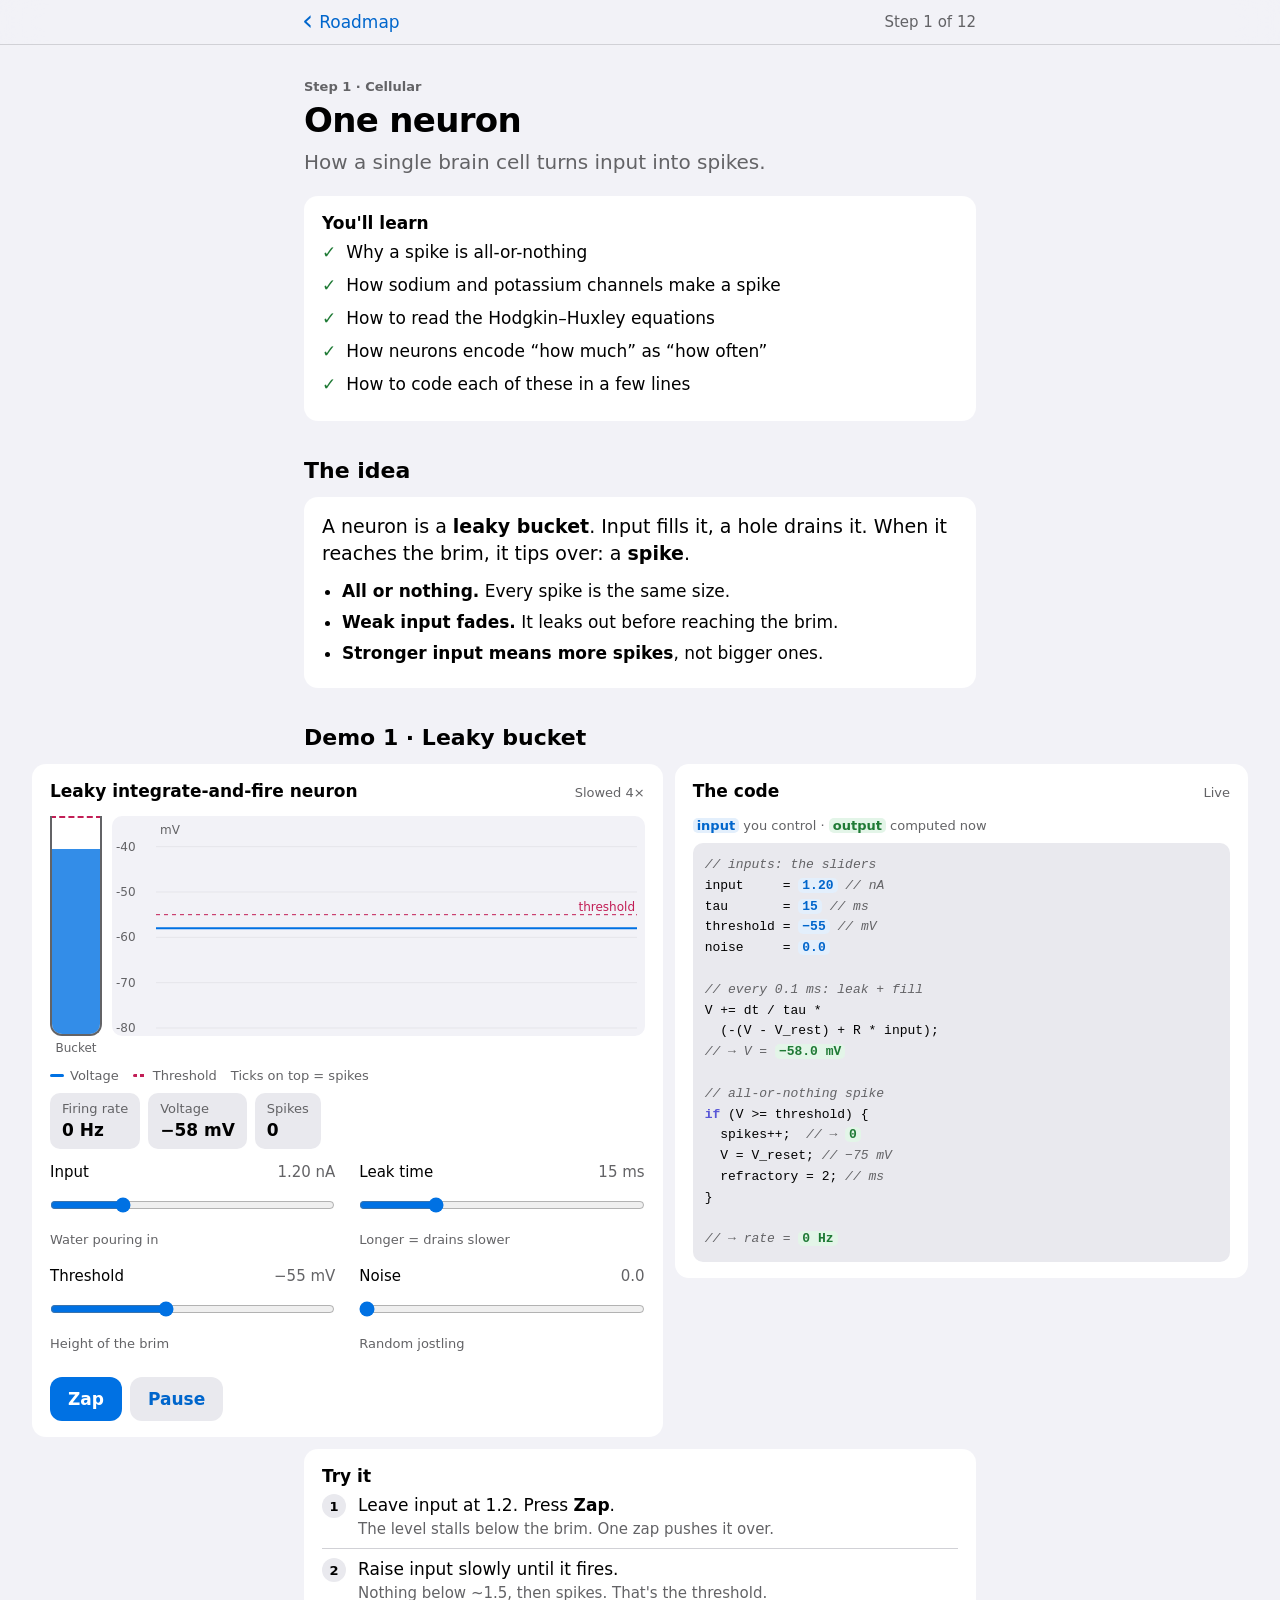
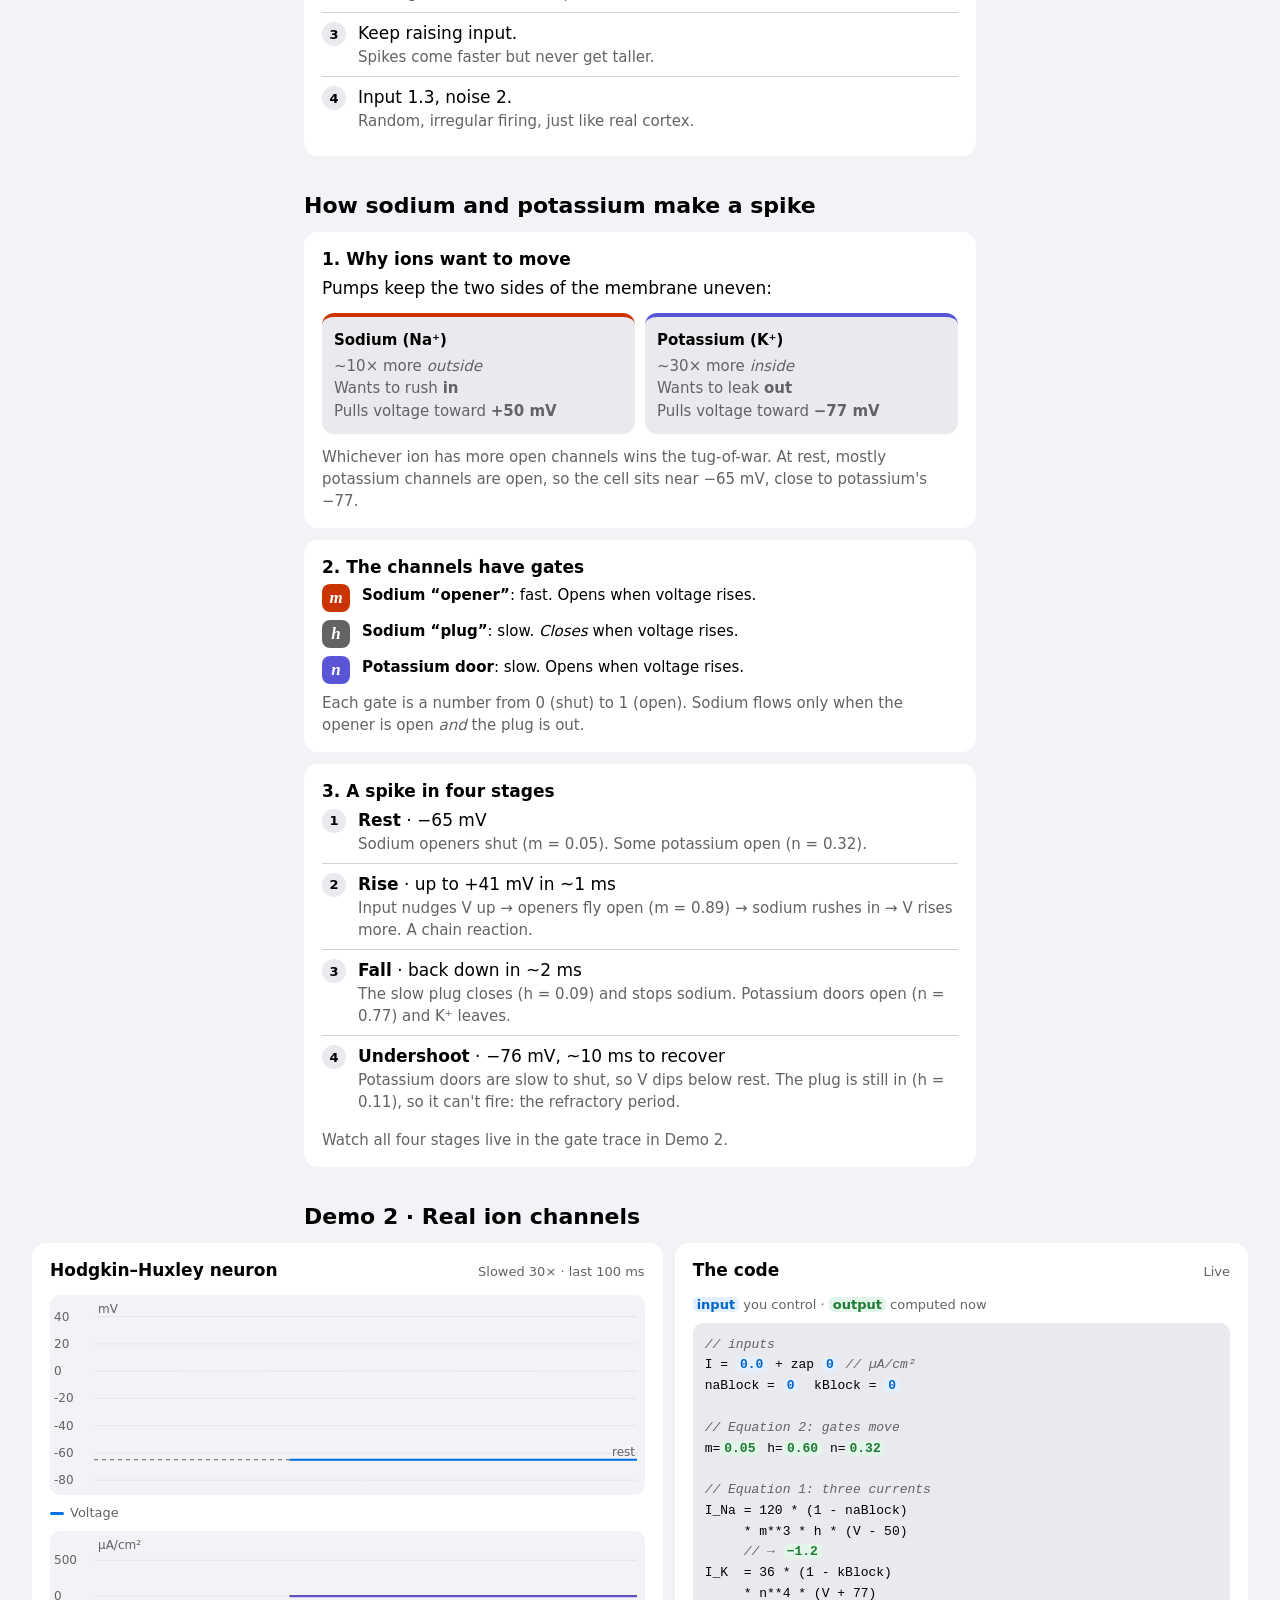
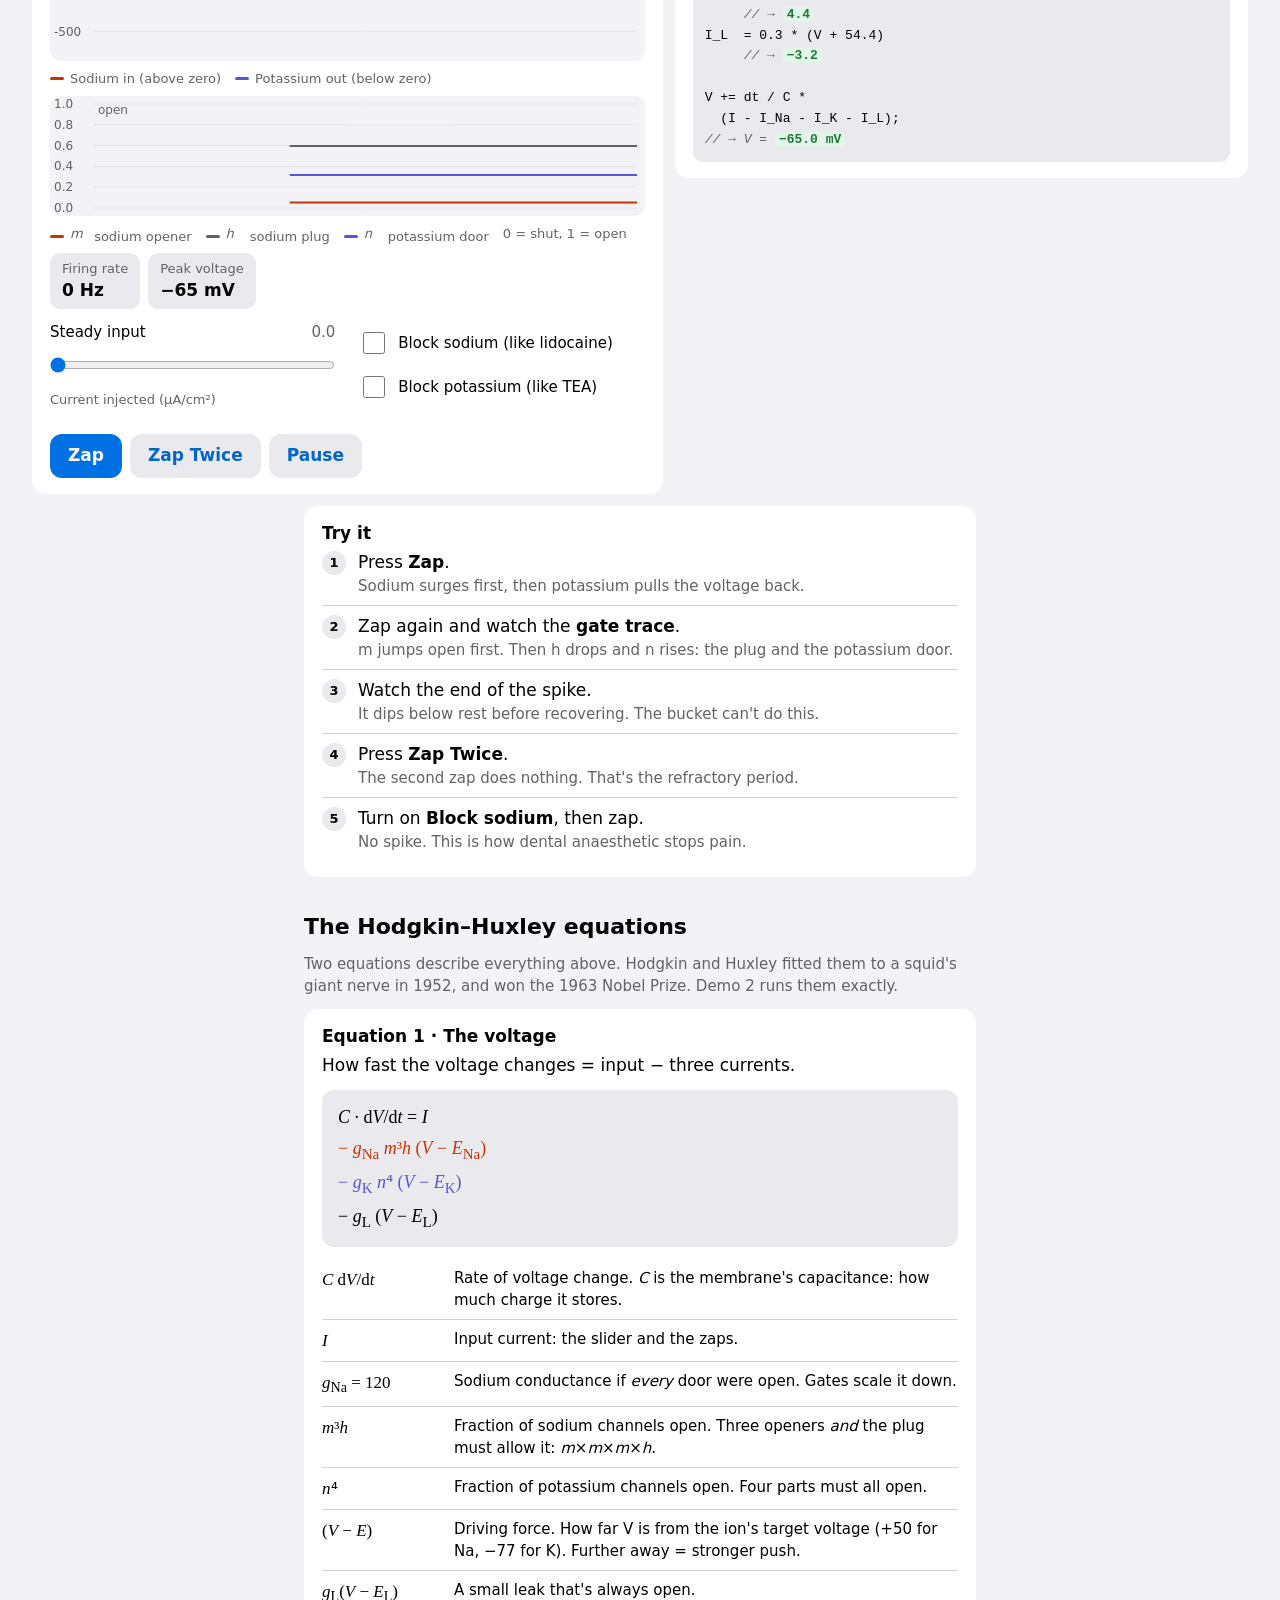
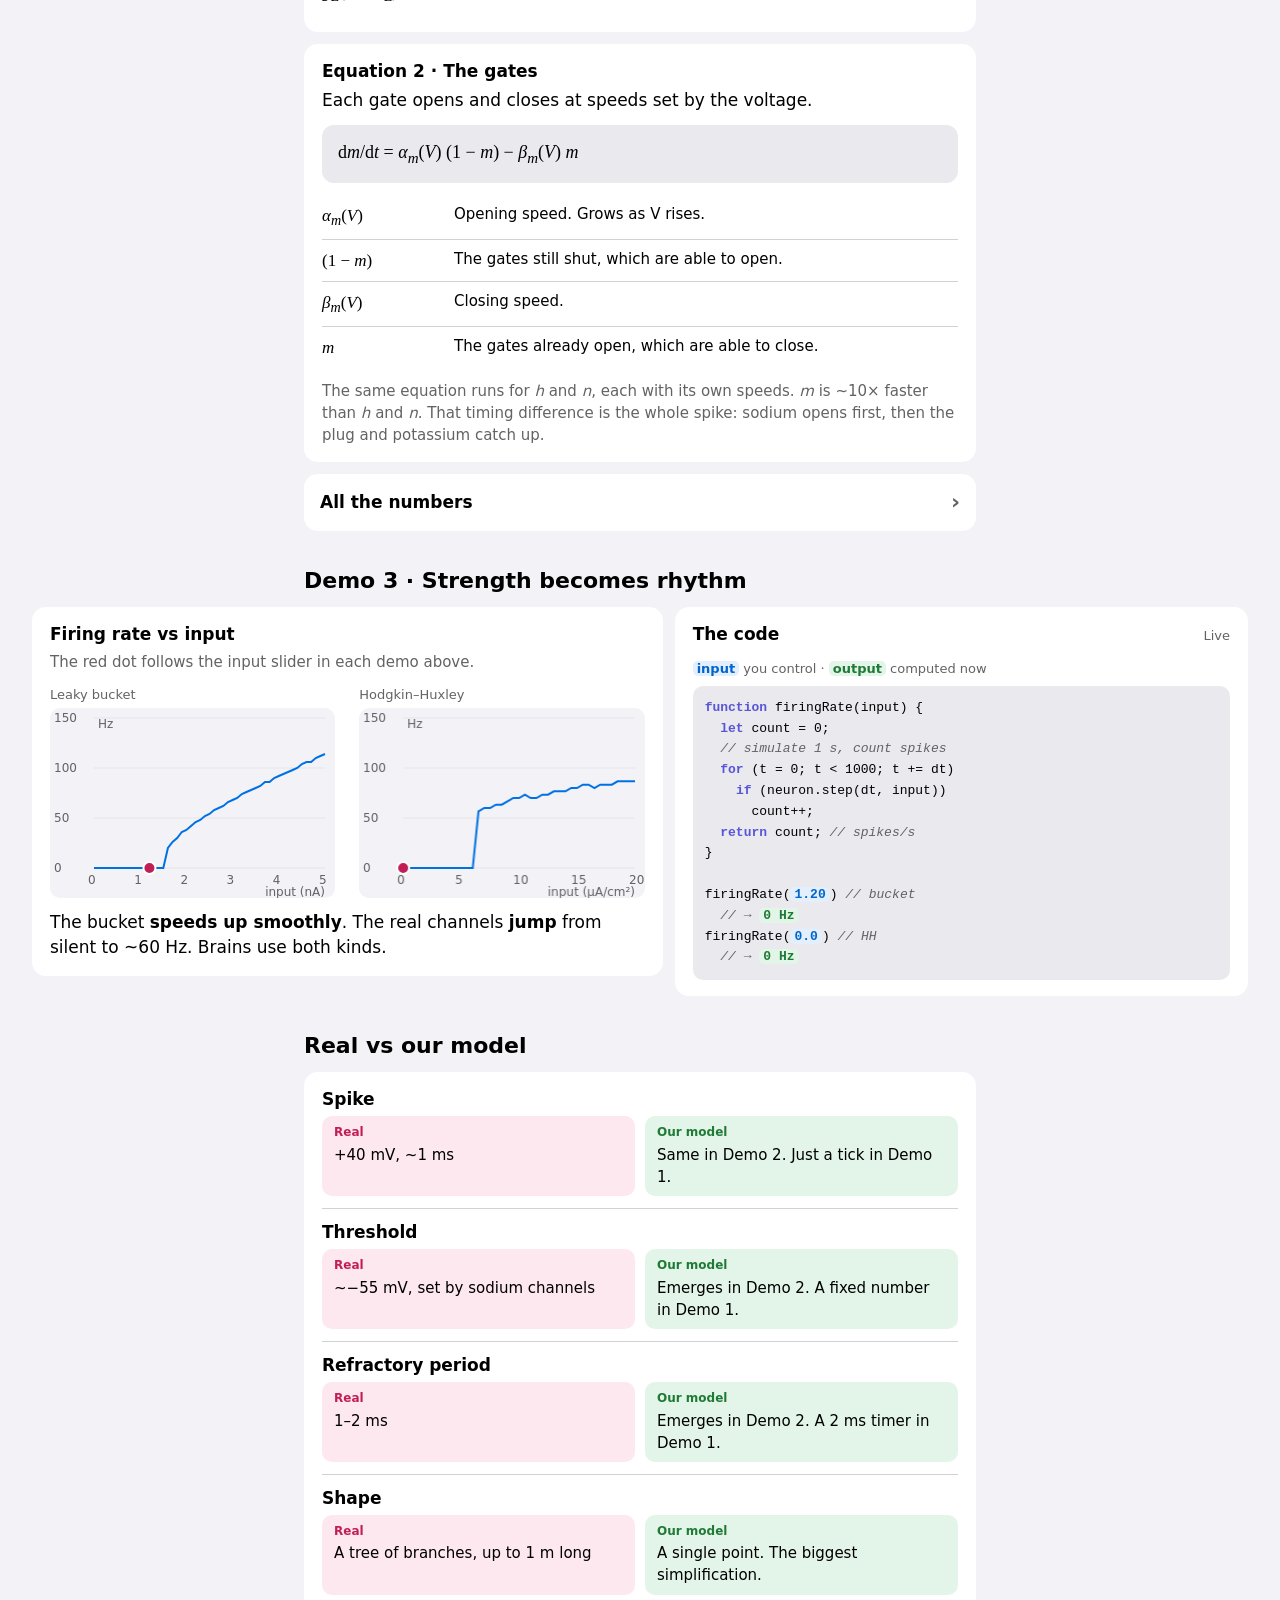
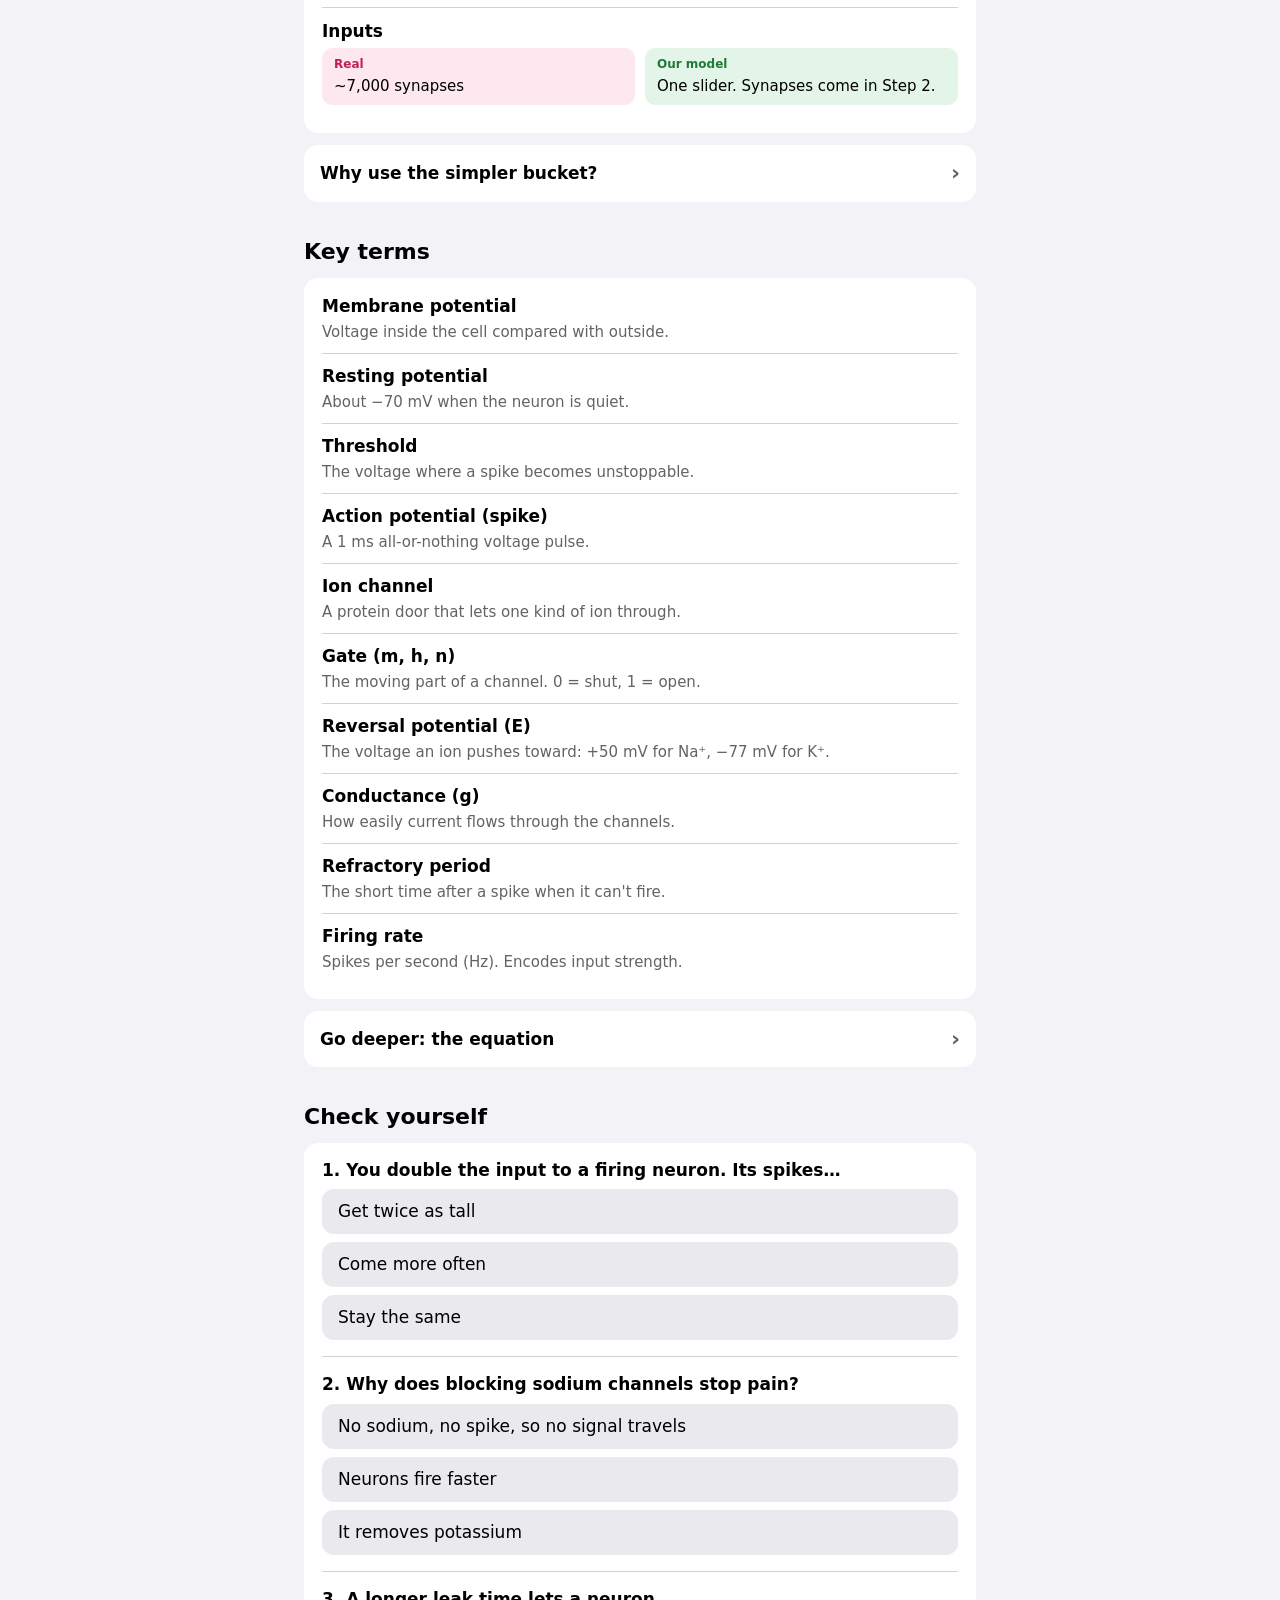
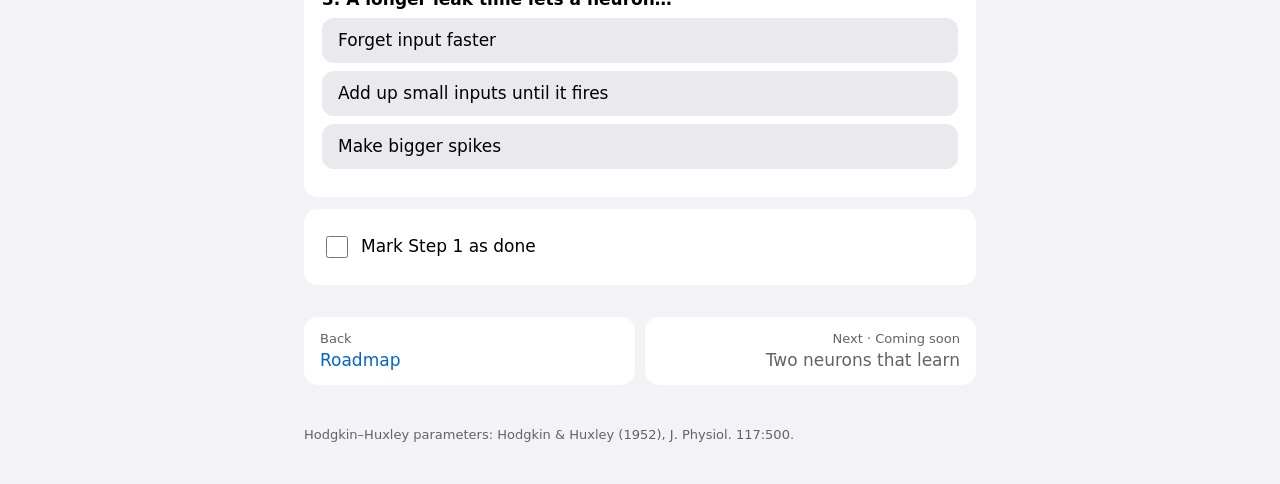
==== commit 57fdd18b: "Step 1: explain Na/K mechanism, show HH equations, live code beside demos - How sodium and potassium" ====
--- a/steps/01-neuron.html
+++ b/steps/01-neuron.html
@@ -35,6 +35,7 @@
     <ul class="goals">
       <li>Why a spike is all-or-nothing</li>
       <li>How sodium and potassium channels make a spike</li>
+      <li>How to read the Hodgkin–Huxley equations</li>
       <li>How neurons encode “how much” as “how often”</li>
       <li>How to code each of these in a few lines</li>
     </ul>
@@ -51,6 +52,7 @@
   </div>
 
   <h2>Demo 1 · Leaky bucket</h2>
+<div class="duo">
   <section class="card" aria-labelledby="d1">
     <div class="demo-head"><h3 id="d1">Leaky integrate-and-fire neuron</h3><span class="speed">Slowed 4×</span></div>
     <div class="bucket-row">
@@ -74,6 +76,12 @@
       <button id="lif-pause">Pause</button>
     </div>
   </section>
+  <aside class="card live-code" aria-labelledby="c1">
+    <div class="demo-head"><h3 id="c1">The code</h3><span class="speed">Live</span></div>
+    <p class="key"><span class="lv in">input</span> you control · <span class="lv out">output</span> computed now</p>
+    <pre class="code" id="code1" aria-live="off"></pre>
+  </aside>
+</div>
 
   <div class="card">
     <h3>Try it</h3>
@@ -85,24 +93,49 @@
     </ol>
   </div>
 
-  <h2>The real neuron</h2>
-  <div class="card">
-    <p>A neuron sits at about <b>−70 mV</b> inside. Tiny doors in its membrane, called <b>ion channels</b>, make the spike:</p>
-    <ul>
-      <li><b style="color:var(--na)">Sodium flows in.</b> Voltage shoots up to about +40 mV.</li>
-      <li><b style="color:var(--k)">Potassium flows out.</b> Voltage falls back down.</li>
-      <li><b>Sodium doors jam shut</b> for 1–2 ms, so it can't fire again straight away.</li>
-    </ul>
-    <p class="sub">Hodgkin and Huxley wrote these equations in 1952 from a squid's nerve, and won a Nobel Prize. Demo 2 runs them.</p>
+  <h2>How sodium and potassium make a spike</h2>
+
+  <div class="card">
+    <h3>1. Why ions want to move</h3>
+    <p>Pumps keep the two sides of the membrane uneven:</p>
+    <div class="ions">
+      <div class="ion na"><b>Sodium (Na⁺)</b><span>~10× more <i>outside</i></span><span>Wants to rush <b>in</b></span><span>Pulls voltage toward <b>+50 mV</b></span></div>
+      <div class="ion k"><b>Potassium (K⁺)</b><span>~30× more <i>inside</i></span><span>Wants to leak <b>out</b></span><span>Pulls voltage toward <b>−77 mV</b></span></div>
+    </div>
+    <p class="sub" style="margin-top:0.75rem">Whichever ion has more open channels wins the tug-of-war. At rest, mostly potassium channels are open, so the cell sits near −65 mV, close to potassium's −77.</p>
+  </div>
+
+  <div class="card">
+    <h3>2. The channels have gates</h3>
+    <div class="gates">
+      <div><span class="g" style="background:var(--na)">m</span><p><b>Sodium “opener”</b>: fast. Opens when voltage rises.</p></div>
+      <div><span class="g" style="background:var(--label-2)">h</span><p><b>Sodium “plug”</b>: slow. <i>Closes</i> when voltage rises.</p></div>
+      <div><span class="g" style="background:var(--k)">n</span><p><b>Potassium door</b>: slow. Opens when voltage rises.</p></div>
+    </div>
+    <p class="sub" style="margin-top:0.5rem">Each gate is a number from 0 (shut) to 1 (open). Sodium flows only when the opener is open <i>and</i> the plug is out.</p>
+  </div>
+
+  <div class="card">
+    <h3>3. A spike in four stages</h3>
+    <ol class="tasks stages">
+      <li><span><b>Rest</b> · −65 mV<span class="see">Sodium openers shut (m = 0.05). Some potassium open (n = 0.32).</span></span></li>
+      <li><span><b>Rise</b> · up to +41 mV in ~1 ms<span class="see">Input nudges V up → openers fly open (m = 0.89) → sodium rushes in → V rises more. A chain reaction.</span></span></li>
+      <li><span><b>Fall</b> · back down in ~2 ms<span class="see">The slow plug closes (h = 0.09) and stops sodium. Potassium doors open (n = 0.77) and K⁺ leaves.</span></span></li>
+      <li><span><b>Undershoot</b> · −76 mV, ~10 ms to recover<span class="see">Potassium doors are slow to shut, so V dips below rest. The plug is still in (h = 0.11), so it can't fire: the refractory period.</span></span></li>
+    </ol>
+    <p class="sub" style="margin-top:0.5rem">Watch all four stages live in the gate trace in Demo 2.</p>
   </div>
 
   <h2>Demo 2 · Real ion channels</h2>
+<div class="duo">
   <section class="card" aria-labelledby="d2">
     <div class="demo-head"><h3 id="d2">Hodgkin–Huxley neuron</h3><span class="speed">Slowed 30× · last 100 ms</span></div>
     <canvas class="plot" id="hh-scope" role="img" aria-label="Live voltage trace of the Hodgkin–Huxley neuron"></canvas>
     <div class="legend"><span><i style="background:var(--accent)"></i>Voltage</span></div>
     <canvas class="plot" id="hh-cur" role="img" aria-label="Live sodium and potassium currents" style="margin-top:8px"></canvas>
     <div class="legend"><span><i style="background:var(--na)"></i>Sodium in (above zero)</span><span><i style="background:var(--k)"></i>Potassium out (below zero)</span></div>
+    <canvas class="plot" id="hh-gates" role="img" aria-label="Live gate openness: sodium opener m, sodium plug h, potassium door n" style="margin-top:8px"></canvas>
+    <div class="legend"><span><i style="background:var(--na)"></i><i>m</i> sodium opener</span><span><i style="background:var(--label-2)"></i><i>h</i> sodium plug</span><span><i style="background:var(--k)"></i><i>n</i> potassium door</span><span>0 = shut, 1 = open</span></div>
     <div class="stats">
       <span class="stat">Firing rate<b id="hh-rate">0 Hz</b></span>
       <span class="stat">Peak voltage<b id="hh-peak">−65 mV</b></span>
@@ -120,18 +153,84 @@
       <button id="hh-pause">Pause</button>
     </div>
   </section>
+  <aside class="card live-code" aria-labelledby="c2">
+    <div class="demo-head"><h3 id="c2">The code</h3><span class="speed">Live</span></div>
+    <p class="key"><span class="lv in">input</span> you control · <span class="lv out">output</span> computed now</p>
+    <pre class="code" id="code2" aria-live="off"></pre>
+  </aside>
+</div>
 
   <div class="card">
     <h3>Try it</h3>
     <ol class="tasks">
       <li><span>Press <b>Zap</b>.<span class="see">Sodium surges first, then potassium pulls the voltage back.</span></span></li>
+      <li><span>Zap again and watch the <b>gate trace</b>.<span class="see">m jumps open first. Then h drops and n rises: the plug and the potassium door.</span></span></li>
       <li><span>Watch the end of the spike.<span class="see">It dips below rest before recovering. The bucket can't do this.</span></span></li>
       <li><span>Press <b>Zap Twice</b>.<span class="see">The second zap does nothing. That's the refractory period.</span></span></li>
       <li><span>Turn on <b>Block sodium</b>, then zap.<span class="see">No spike. This is how dental anaesthetic stops pain.</span></span></li>
     </ol>
   </div>
 
+  <h2>The Hodgkin–Huxley equations</h2>
+  <p class="sub">Two equations describe everything above. Hodgkin and Huxley fitted them to a squid's giant nerve in 1952, and won the 1963 Nobel Prize. Demo 2 runs them exactly.</p>
+
+  <div class="card">
+    <h3>Equation 1 · The voltage</h3>
+    <p>How fast the voltage changes = input − three currents.</p>
+    <div class="eq" role="math" aria-label="C dV by dt equals I minus g sodium m cubed h times V minus E sodium, minus g potassium n to the fourth times V minus E potassium, minus g leak times V minus E leak">
+      <span class="ln"><i>C</i> · d<i>V</i>/d<i>t</i> = <i>I</i></span>
+      <span class="ln na">− <i>g</i><sub>Na</sub> <i>m</i>³<i>h</i> (<i>V</i> − <i>E</i><sub>Na</sub>)</span>
+      <span class="ln k">− <i>g</i><sub>K</sub> <i>n</i>⁴ (<i>V</i> − <i>E</i><sub>K</sub>)</span>
+      <span class="ln">− <i>g</i><sub>L</sub> (<i>V</i> − <i>E</i><sub>L</sub>)</span>
+    </div>
+    <div class="terms-grid">
+      <div><span class="sym"><i>C</i> d<i>V</i>/d<i>t</i></span><span>Rate of voltage change. <i>C</i> is the membrane's capacitance: how much charge it stores.</span></div>
+      <div><span class="sym"><i>I</i></span><span>Input current: the slider and the zaps.</span></div>
+      <div><span class="sym"><i>g</i><sub>Na</sub> = 120</span><span>Sodium conductance if <i>every</i> door were open. Gates scale it down.</span></div>
+      <div><span class="sym"><i>m</i>³<i>h</i></span><span>Fraction of sodium channels open. Three openers <i>and</i> the plug must allow it: <i>m</i>×<i>m</i>×<i>m</i>×<i>h</i>.</span></div>
+      <div><span class="sym"><i>n</i>⁴</span><span>Fraction of potassium channels open. Four parts must all open.</span></div>
+      <div><span class="sym">(<i>V</i> − <i>E</i>)</span><span>Driving force. How far V is from the ion's target voltage (+50 for Na, −77 for K). Further away = stronger push.</span></div>
+      <div><span class="sym"><i>g</i><sub>L</sub>(<i>V</i> − <i>E</i><sub>L</sub>)</span><span>A small leak that's always open.</span></div>
+    </div>
+  </div>
+
+  <div class="card">
+    <h3>Equation 2 · The gates</h3>
+    <p>Each gate opens and closes at speeds set by the voltage.</p>
+    <div class="eq" role="math" aria-label="d m by d t equals alpha m of V times 1 minus m, minus beta m of V times m">
+      <span class="ln">d<i>m</i>/d<i>t</i> = <i>α<sub>m</sub></i>(<i>V</i>) (1 − <i>m</i>) − <i>β<sub>m</sub></i>(<i>V</i>) <i>m</i></span>
+    </div>
+    <div class="terms-grid">
+      <div><span class="sym"><i>α<sub>m</sub></i>(<i>V</i>)</span><span>Opening speed. Grows as V rises.</span></div>
+      <div><span class="sym">(1 − <i>m</i>)</span><span>The gates still shut, which are able to open.</span></div>
+      <div><span class="sym"><i>β<sub>m</sub></i>(<i>V</i>)</span><span>Closing speed.</span></div>
+      <div><span class="sym"><i>m</i></span><span>The gates already open, which are able to close.</span></div>
+    </div>
+    <p class="sub" style="margin-top:0.75rem">The same equation runs for <i>h</i> and <i>n</i>, each with its own speeds. <i>m</i> is ~10× faster than <i>h</i> and <i>n</i>. That timing difference is the whole spike: sodium opens first, then the plug and potassium catch up.</p>
+  </div>
+
+  <details>
+    <summary>All the numbers</summary>
+    <div class="inner">
+      <p class="foot">Rates per ms, V in mV (resting at −65).</p>
+      <div class="eq" style="font-size:0.9375rem">
+        <span class="ln"><i>α<sub>m</sub></i> = 0.1(<i>V</i>+40) / (1 − e<sup>−(<i>V</i>+40)/10</sup>)</span>
+        <span class="ln"><i>β<sub>m</sub></i> = 4 e<sup>−(<i>V</i>+65)/18</sup></span>
+        <span class="ln"><i>α<sub>h</sub></i> = 0.07 e<sup>−(<i>V</i>+65)/20</sup></span>
+        <span class="ln"><i>β<sub>h</sub></i> = 1 / (1 + e<sup>−(<i>V</i>+35)/10</sup>)</span>
+        <span class="ln"><i>α<sub>n</sub></i> = 0.01(<i>V</i>+55) / (1 − e<sup>−(<i>V</i>+55)/10</sup>)</span>
+        <span class="ln"><i>β<sub>n</sub></i> = 0.125 e<sup>−(<i>V</i>+65)/80</sup></span>
+      </div>
+      <div class="terms-grid">
+        <div><span class="sym"><i>C</i></span><span>1 µF/cm²</span></div>
+        <div><span class="sym"><i>g</i><sub>Na</sub>, <i>g</i><sub>K</sub>, <i>g</i><sub>L</sub></span><span>120, 36, 0.3 mS/cm²</span></div>
+        <div><span class="sym"><i>E</i><sub>Na</sub>, <i>E</i><sub>K</sub>, <i>E</i><sub>L</sub></span><span>+50, −77, −54.4 mV</span></div>
+      </div>
+    </div>
+  </details>
+
   <h2>Demo 3 · Strength becomes rhythm</h2>
+<div class="duo">
   <section class="card" aria-labelledby="d3">
     <h3 id="d3">Firing rate vs input</h3>
     <p class="sub">The red dot follows the input slider in each demo above.</p>
@@ -141,87 +240,12 @@
     </div>
     <p style="margin-top:0.75rem">The bucket <b>speeds up smoothly</b>. The real channels <b>jump</b> from silent to ~60 Hz. Brains use both kinds.</p>
   </section>
-
-  <h2>How it's coded</h2>
-  <p class="sub">Each thing a real neuron does becomes a few lines of code. Simplified from <a href="https://github.com/cweekiat/mini-brain/blob/main/assets/sim/neuron.js">neuron.js</a>.</p>
-
-  <div class="card coded">
-    <p class="bio">BIOLOGY · Charge leaks out, input flows in</p>
-    <h3>1. Integrate</h3>
-<pre><code class="js">
-// every 0.1 ms step:
-// leak back to rest + fill from input
-V += (dt / tau) *
-     (-(V - V_rest) + R * input);
-</code></pre>
-    <p class="out">One line is the whole “leaky bucket”. <code>tau</code> is the Leak time slider.</p>
-  </div>
-
-  <div class="card coded">
-    <p class="bio">BIOLOGY · A spike is all-or-nothing</p>
-    <h3>2. Fire and reset</h3>
-<pre><code class="js">
-// reached the brim?
-if (V >= threshold) {
-  spikes.push(t); // same every time
-  V = V_reset;    // empty the bucket
-}
-</code></pre>
-    <p class="out">A spike is just a timestamp. Size never changes, only timing.</p>
-  </div>
-
-  <div class="card coded">
-    <p class="bio">BIOLOGY · It can't fire again for ~2 ms</p>
-    <h3>3. Refractory period</h3>
-<pre><code class="js">
-// fired very recently?
-if (refractoryLeft > 0) {
-  refractoryLeft -= dt; // countdown
-  return;               // ignore input
-}
-</code></pre>
-    <p class="out">A countdown timer. This caps the firing rate at a few hundred Hz.</p>
-  </div>
-
-  <div class="card coded">
-    <p class="bio">BIOLOGY · Sodium doors open as voltage rises</p>
-    <h3>4. Ion channel gates</h3>
-<pre><code class="js">
-// m = share of sodium gates open (0–1)
-m += dt * (open(V) * (1 - m)
-         - close(V) * m);
-// more open gates, more sodium in
-I_Na = g_Na * m**3 * h * (V - E_Na);
-</code></pre>
-    <p class="out">Higher V opens more gates, which lets in more sodium, which raises V. This loop is the spike in Demo 2.</p>
-  </div>
-
-  <div class="card coded">
-    <p class="bio">BIOLOGY · Lidocaine blocks sodium channels</p>
-    <h3>5. A drug is one number</h3>
-<pre><code class="js">
-// block = 1 → I_Na = 0 → no spike
-I_Na = g_Na * (1 - block)
-     * m**3 * h * (V - E_Na);
-</code></pre>
-    <p class="out">The “Block sodium” switch in Demo 2 sets <code>block</code> to 1.</p>
-  </div>
-
-  <div class="card coded">
-    <p class="bio">BIOLOGY · Stronger input, more spikes per second</p>
-    <h3>6. Rate coding</h3>
-<pre><code class="js">
-function firingRate(input) {
-  let count = 0;
-  // simulate 1 second, count spikes
-  for (let t = 0; t < 1000; t += dt)
-    if (neuron.step(dt, input))
-      count++;
-  return count; // spikes/s (Hz)
-}
-</code></pre>
-    <p class="out">Run this for every input level and you get the curves in Demo 3.</p>
-  </div>
+  <aside class="card live-code" aria-labelledby="c3">
+    <div class="demo-head"><h3 id="c3">The code</h3><span class="speed">Live</span></div>
+    <p class="key"><span class="lv in">input</span> you control · <span class="lv out">output</span> computed now</p>
+    <pre class="code" id="code3" aria-live="off"></pre>
+  </aside>
+</div>
 
   <h2>Real vs our model</h2>
   <div class="card vs">
@@ -248,6 +272,9 @@
       <div><dt>Threshold</dt><dd>The voltage where a spike becomes unstoppable.</dd></div>
       <div><dt>Action potential (spike)</dt><dd>A 1 ms all-or-nothing voltage pulse.</dd></div>
       <div><dt>Ion channel</dt><dd>A protein door that lets one kind of ion through.</dd></div>
+      <div><dt>Gate (m, h, n)</dt><dd>The moving part of a channel. 0 = shut, 1 = open.</dd></div>
+      <div><dt>Reversal potential (E)</dt><dd>The voltage an ion pushes toward: +50 mV for Na⁺, −77 mV for K⁺.</dd></div>
+      <div><dt>Conductance (g)</dt><dd>How easily current flows through the channels.</dd></div>
       <div><dt>Refractory period</dt><dd>The short time after a spike when it can't fire.</dd></div>
       <div><dt>Firing rate</dt><dd>Spikes per second (Hz). Encodes input strength.</dd></div>
     </dl>
@@ -281,10 +308,21 @@
 import { LIF, HH, rateOf } from "../assets/sim/neuron.js";
 import { Scope, xyPlot, slider } from "../assets/plot.js";
 import { isDone, setDone } from "../assets/steps.js";
-import { highlight } from "../assets/code.js";
-highlight();
+
+// ── Live code panels: real code with current inputs and outputs filled in ──
+const C = (s) => `<span class="tc">${s}</span>`;           // comment
+const K = (s) => `<span class="tk">${s}</span>`;           // keyword
+const IN = (v) => `<span class="lv in">${v}</span>`;       // value you control
+const OUT = (v) => `<span class="lv out">${v}</span>`;     // value the code computed
+const num = (v, d = 1) => (v < 0 ? "−" : "") + Math.abs(v).toFixed(d);
+function paint(id, lines) {
+  document.getElementById(id).innerHTML = lines
+    .map((l) => (Array.isArray(l) ? `<span class="line ${l[1]}">${l[0]}</span>` : `<span class="line">${l}</span>`))
+    .join("");
+}
 
 let lifFI = [], hhFI = []; // firing-rate curves for Demo 3
+let hhI = 0;               // Demo 2 input, read by Demo 3's code panel
 const reduceMotion = matchMedia("(prefers-reduced-motion: reduce)").matches;
 const $ = (id) => document.getElementById(id);
 const mv = (v) => (v < 0 ? "−" : "+") + Math.abs(Math.round(v)) + " mV";
@@ -308,7 +346,32 @@
 
 // ── Demo 1: leaky bucket ─────────────────────────────────────────────
 const lif = new LIF();
-let lifI = 0, lifNoise = 0, lifZap = 0, lifCount = 0, lifRecent = [], lifT = 0;
+let lifI = 0, lifNoise = 0, lifZap = 0, lifCount = 0, lifRecent = [], lifT = 0, lifFiredAt = -1e9;
+
+function codeLIF() {
+  const hit = performance.now() - lifFiredAt < 300 ? "hit" : "";
+  paint("code1", [
+    C("// inputs: the sliders"),
+    `input     = ${IN(lifI.toFixed(2))} ${C("// nA")}`,
+    `tau       = ${IN(lif.tau)} ${C("// ms")}`,
+    `threshold = ${IN(num(lif.Vth, 0))} ${C("// mV")}`,
+    `noise     = ${IN(lifNoise.toFixed(1))}`,
+    "",
+    C("// every 0.1 ms: leak + fill"),
+    "V += dt / tau *",
+    "  (-(V - V_rest) + R * input);",
+    `${C("// → V =")} ${OUT(num(lif.V) + " mV")}`,
+    "",
+    C("// all-or-nothing spike"),
+    [`${K("if")} (V &gt;= threshold) {${hit ? " " + C("← fired!") : ""}`, hit],
+    [`  spikes++;  ${C("// →")} ${OUT(lifCount)}`, hit],
+    [`  V = V_reset; ${C("// −75 mV")}`, hit],
+    [`  refractory = 2; ${C("// ms")}`, hit],
+    [`}`, hit],
+    "",
+    `${C("// → rate =")} ${OUT(rateFrom(lifRecent, lifT) + " Hz")}`,
+  ]);
+}
 const lifRun = playToggle("lif-pause");
 const lifScope = new Scope($("lif-scope"), {
   yMin: -80, yMax: -35, yLabel: "mV", window: 1000, lines: [{ color: "--accent" }],
@@ -328,7 +391,7 @@
     if (lifZap > 0) lifZap -= dt;
     const s = lif.step(dt, I);
     lifT += dt;
-    if (s) { lifCount++; lifRecent.push(lifT); bucket.classList.add("fired"); setTimeout(() => bucket.classList.remove("fired"), 120); }
+    if (s) { lifCount++; lifRecent.push(lifT); lifFiredAt = performance.now(); bucket.classList.add("fired"); setTimeout(() => bucket.classList.remove("fired"), 120); }
     if (k % 4 === 3) lifScope.push([s ? -35 : lif.V], s ? 1 : 0);
     else if (s) lifScope.push([-35], 1);
   }
@@ -342,7 +405,34 @@
 
 // ── Demo 2: Hodgkin–Huxley ───────────────────────────────────────────
 const hh = new HH();
-let hhI = 0, hhPulses = [], hhT = 0, hhRecent = [], hhWinMax = -99, hhWinEnd = 25, hhPeak = -65;
+let hhPulses = [], hhT = 0, hhRecent = [], hhWinMax = -99, hhWinEnd = 25, hhPeak = -65, hhZapAt = -1e9;
+
+function codeHH() {
+  const zap = performance.now() - hhZapAt < 400 ? 20 : 0;
+  const spiking = hh.V > -40 ? "hit" : "";
+  paint("code2", [
+    C("// inputs"),
+    `I = ${IN(hhI.toFixed(1))} + zap ${IN(zap)} ${C("// µA/cm²")}`,
+    `naBlock = ${IN(hh.naBlock)}  kBlock = ${IN(hh.kBlock)}`,
+    "",
+    C("// Equation 2: gates move"),
+    `m=${OUT(hh.m.toFixed(2))} h=${OUT(hh.h.toFixed(2))} n=${OUT(hh.n.toFixed(2))}`,
+    "",
+    C("// Equation 1: three currents"),
+    ["I_Na = 120 * (1 - naBlock)", spiking],
+    ["     * m**3 * h * (V - 50)", spiking],
+    [`     ${C("// →")} ${OUT(num(hh.INa))}`, spiking],
+    "I_K  = 36 * (1 - kBlock)",
+    "     * n**4 * (V + 77)",
+    `     ${C("// →")} ${OUT(num(hh.IK))}`,
+    "I_L  = 0.3 * (V + 54.4)",
+    `     ${C("// →")} ${OUT(num(0.3 * (hh.V - hh.EL)))}`,
+    "",
+    "V += dt / C *",
+    "  (I - I_Na - I_K - I_L);",
+    `${C("// → V =")} ${OUT(num(hh.V) + " mV")}${spiking ? " " + C("← spiking") : ""}`,
+  ]);
+}
 const hhRun = playToggle("hh-pause");
 const hhScope = new Scope($("hh-scope"), {
   height: 200, yMin: -85, yMax: 50, yLabel: "mV", window: 1000, lines: [{ color: "--accent" }],
@@ -351,12 +441,17 @@
 const hhCur = new Scope($("hh-cur"), {
   height: 130, yMin: -800, yMax: 800, yLabel: "µA/cm²", window: 1000, lines: [{ color: "--na" }, { color: "--k" }],
 });
+const hhGates = new Scope($("hh-gates"), {
+  height: 120, yMin: 0, yMax: 1, yLabel: "open", window: 1000,
+  lines: [{ color: "--na" }, { color: "--label-2" }, { color: "--k" }],
+});
 slider("hh-I", (v) => v.toFixed(1), (v) => { hhI = v; drawFI(); });
 $("hh-na").onchange = (e) => (hh.naBlock = e.target.checked ? 1 : 0);
 $("hh-k").onchange = (e) => (hh.kBlock = e.target.checked ? 0.8 : 0);
 const wake = () => { if (hhRun.paused) $("hh-pause").click(); };
-$("hh-zap").onclick = () => { hhPulses.push([hhT + 1, hhT + 2]); wake(); };
-$("hh-double").onclick = () => { hhPulses.push([hhT + 1, hhT + 2], [hhT + 5, hhT + 6]); wake(); };
+$("hh-zap").onclick = () => { hhPulses.push([hhT + 1, hhT + 2]); hhZapAt = performance.now(); wake(); };
+$("hh-double").onclick = () => { hhPulses.push([hhT + 1, hhT + 2], [hhT + 5, hhT + 6]); hhZapAt = performance.now(); wake(); };
+for (const id of ["hh-na", "hh-k"]) $(id).addEventListener("change", codeHH);
 
 function hhFrame() {
   for (let k = 0; k < 50; k++) { // 0.5 ms of brain time per frame, dt = 0.01 ms
@@ -366,18 +461,21 @@
     hhWinMax = Math.max(hhWinMax, hh.V);
     hhT += dt;
     if (hhT >= hhWinEnd) { hhPeak = hhWinMax; hhWinMax = -99; hhWinEnd = hhT + 25; }
-    if (k % 10 === 9) { hhScope.push([hh.V]); hhCur.push([-hh.INa, -hh.IK]); }
+    if (k % 10 === 9) { hhScope.push([hh.V]); hhCur.push([-hh.INa, -hh.IK]); hhGates.push([hh.m, hh.h, hh.n]); }
   }
   hhPulses = hhPulses.filter(([, b]) => b > hhT);
   hhRecent = hhRecent.slice(-5);
-  hhScope.draw(); hhCur.draw();
+  hhScope.draw(); hhCur.draw(); hhGates.draw();
   $("hh-rate").textContent = rateFrom(hhRecent, hhT) + " Hz";
   $("hh-peak").textContent = mv(hhPeak);
 }
 
+let frame = 0;
 (function loop() {
   if (!lifRun.paused) lifFrame();
   if (!hhRun.paused) hhFrame();
+  // refresh the live code ~20×/s so the numbers stay readable
+  if (frame++ % 3 === 0) { codeLIF(); codeHH(); }
   requestAnimationFrame(loop);
 })();
 
@@ -399,7 +497,25 @@
   }
   return c.length ? c.at(-1)[1] : 0;
 }
+function codeFI() {
+  paint("code3", [
+    `${K("function")} firingRate(input) {`,
+    `  ${K("let")} count = 0;`,
+    `  ${C("// simulate 1 s, count spikes")}`,
+    `  ${K("for")} (t = 0; t &lt; 1000; t += dt)`,
+    `    ${K("if")} (neuron.step(dt, input))`,
+    "      count++;",
+    `  ${K("return")} count; ${C("// spikes/s")}`,
+    "}",
+    "",
+    `firingRate(${IN(lifI.toFixed(2))}) ${C("// bucket")}`,
+    `  ${C("// →")} ${OUT(Math.round(interp(lifFI, lifI)) + " Hz")}`,
+    `firingRate(${IN(hhI.toFixed(1))}) ${C("// HH")}`,
+    `  ${C("// →")} ${OUT(hhFI.length ? Math.round(interp(hhFI, hhI)) + " Hz" : "…")}`,
+  ]);
+}
 function drawFI() {
+  codeFI();
   if (lifFI.length) xyPlot($("fi-lif"), { height: 190, xMax: 5, yMax: 150, xLabel: "input (nA)", yLabel: "Hz",
     series: [{ points: lifFI, color: "--accent" }], marker: { x: lifI, y: interp(lifFI, lifI), color: "--real" } });
   if (hhFI.length) xyPlot($("fi-hh"), { height: 190, xMax: 20, yMax: 150, xLabel: "input (µA/cm²)", yLabel: "Hz",
@@ -408,7 +524,7 @@
 computeLifFI();
 setTimeout(computeHhFI, 50);
 addEventListener("resize", drawFI);
-matchMedia("(prefers-color-scheme: dark)").addEventListener("change", () => { drawFI(); lifScope.draw(); hhScope.draw(); hhCur.draw(); });
+matchMedia("(prefers-color-scheme: dark)").addEventListener("change", () => { drawFI(); lifScope.draw(); hhScope.draw(); hhCur.draw(); hhGates.draw(); });
 
 // ── Quiz ─────────────────────────────────────────────────────────────
 const QUIZ = [
--- a/assets/style.css
+++ b/assets/style.css
@@ -19,6 +19,7 @@
   --na: #c93400;            /* sodium */
   --k: #5856d6;             /* potassium */
   --note-bg: #fff4e0;
+  --in-bg: #e3effc;
   --note: #7a4a00;
   --bar: rgba(242, 242, 247, 0.8);
   color-scheme: light;
@@ -28,14 +29,14 @@
     --bg: #000000; --card: #1c1c1e; --fill: #2c2c2e; --label: #ffffff; --label-2: #98989f;
     --sep: #38383a; --grid: #2c2c2e; --accent: #0a6fdc; --link: #2997ff; --real: #ff6482;
     --real-bg: #3d1422; --model: #30d158; --model-bg: #0e2e18; --na: #ff9f0a; --k: #8e8cff;
-    --note-bg: #2e2208; --note: #ffd479; --bar: rgba(0, 0, 0, 0.75); color-scheme: dark;
+    --note-bg: #2e2208; --note: #ffd479; --in-bg: #0c2a4a; --bar: rgba(0, 0, 0, 0.75); color-scheme: dark;
   }
 }
 :root[data-theme="dark"] {
   --bg: #000000; --card: #1c1c1e; --fill: #2c2c2e; --label: #ffffff; --label-2: #98989f;
   --sep: #38383a; --grid: #2c2c2e; --accent: #0a6fdc; --link: #2997ff; --real: #ff6482;
   --real-bg: #3d1422; --model: #30d158; --model-bg: #0e2e18; --na: #ff9f0a; --k: #8e8cff;
-  --note-bg: #2e2208; --note: #ffd479; --bar: rgba(0, 0, 0, 0.75); color-scheme: dark;
+  --note-bg: #2e2208; --note: #ffd479; --in-bg: #0c2a4a; --bar: rgba(0, 0, 0, 0.75); color-scheme: dark;
 }
 @media (prefers-contrast: more) {
   :root { --label-2: #3a3a3c; --sep: #8e8e93; --grid: #c7c7cc; }
@@ -175,16 +176,55 @@
 details .inner { padding: 0 1rem 1rem; }
 pre { background: var(--fill); border-radius: 10px; padding: 0.75rem; overflow-x: auto; font-size: 0.8125rem; line-height: 1.5; margin: 0 0 0.75rem; }
 
-/* How it's coded: biology → code pairs */
-.coded .bio { font-size: 0.75rem; font-weight: 700; color: var(--real); margin: 0 0 2px; }
-.coded h3 { margin-bottom: 0.25rem; }
-.coded pre { margin: 0.5rem 0; }
-.coded .out { font-size: 0.9375rem; color: var(--label-2); margin: 0; }
-pre code { background: none; padding: 0; font-size: inherit; }
+/* Demo + live code, side by side on wide screens, stacked on phones */
+.duo { display: grid; gap: 0.75rem; margin-bottom: 0.75rem; }
+.duo > .card { margin-bottom: 0; }
+@media (min-width: 960px) {
+  .duo {
+    grid-template-columns: minmax(0, 1.1fr) minmax(0, 1fr); align-items: start;
+    width: min(76rem, calc(100vw - 48px)); margin-left: calc(50% - min(38rem, 50vw - 24px));
+  }
+  .live-code { position: sticky; top: 60px; }
+}
+.live-code .key { font-size: 0.8125rem; color: var(--label-2); margin-bottom: 0.5rem; }
+pre.code { margin: 0; font-size: 0.8125rem; line-height: 1.6; white-space: pre; }
+pre.code .line { display: block; min-height: 1.6em; margin: 0 -0.75rem; padding: 0 0.75rem; }
+pre.code .line.hit { background: var(--model-bg); }
+.lv { border-radius: 5px; padding: 0 4px; font-weight: 700; font-variant-numeric: tabular-nums; }
+.lv.in { background: var(--in-bg); color: var(--link); }
+.lv.out { background: var(--model-bg); color: var(--model); }
 .tc { color: var(--label-2); font-style: italic; }
 .tk { color: var(--k); font-weight: 600; }
-.tn { color: var(--na); }
-@media (max-width: 420px) { pre { font-size: 0.75rem; padding: 0.625rem; } }
+@media (max-width: 420px) {
+  pre { font-size: 0.75rem; padding: 0.625rem; }
+  pre.code { font-size: 0.75rem; }
+  pre.code .line { margin: 0 -0.625rem; padding: 0 0.625rem; }
+}
+
+/* Ions and gates (Step 1) */
+.ions { display: grid; grid-template-columns: 1fr 1fr; gap: 10px; }
+.ion { border-radius: 12px; padding: 0.75rem; font-size: 0.9375rem; background: var(--fill); border-top: 4px solid; }
+.ion.na { border-color: var(--na); }
+.ion.k { border-color: var(--k); }
+.ion > b { display: block; margin-bottom: 4px; }
+.ion span { display: block; color: var(--label-2); }
+.gates { display: grid; gap: 8px; }
+.gates > div { display: flex; gap: 12px; align-items: flex-start; }
+.gates p { margin: 0; font-size: 0.9375rem; }
+.g { flex: none; width: 28px; height: 28px; border-radius: 8px; color: var(--card); font-weight: 700; display: grid; place-items: center; font-style: italic; font-family: Georgia, "Times New Roman", serif; }
+@media (max-width: 420px) { .ions { grid-template-columns: 1fr; } }
+
+/* Equations */
+.eq { font-family: "STIX Two Math", "Cambria Math", Georgia, "Times New Roman", serif; font-size: 1.125rem; background: var(--fill); border-radius: 12px; padding: 0.75rem 1rem; margin: 0.5rem 0 0.75rem; line-height: 1.7; overflow-x: auto; }
+.eq i { font-style: italic; }
+.eq .ln { display: block; padding-left: 1.5em; text-indent: -1.5em; }
+.eq .na { color: var(--na); }
+.eq .k { color: var(--k); }
+.terms-grid { display: grid; gap: 0; }
+.terms-grid > div { display: grid; grid-template-columns: 7.5rem 1fr; gap: 12px; padding: 0.5rem 0; border-top: 0.5px solid var(--sep); font-size: 0.9375rem; }
+.terms-grid > div:first-child { border-top: 0; }
+.terms-grid .sym { font-family: "STIX Two Math", "Cambria Math", Georgia, serif; font-size: 1.0625rem; }
+@media (max-width: 420px) { .terms-grid > div { grid-template-columns: 1fr; gap: 0; } }
 
 /* Try it: numbered tasks */
 ol.tasks { list-style: none; padding: 0; counter-reset: t; margin: 0; }
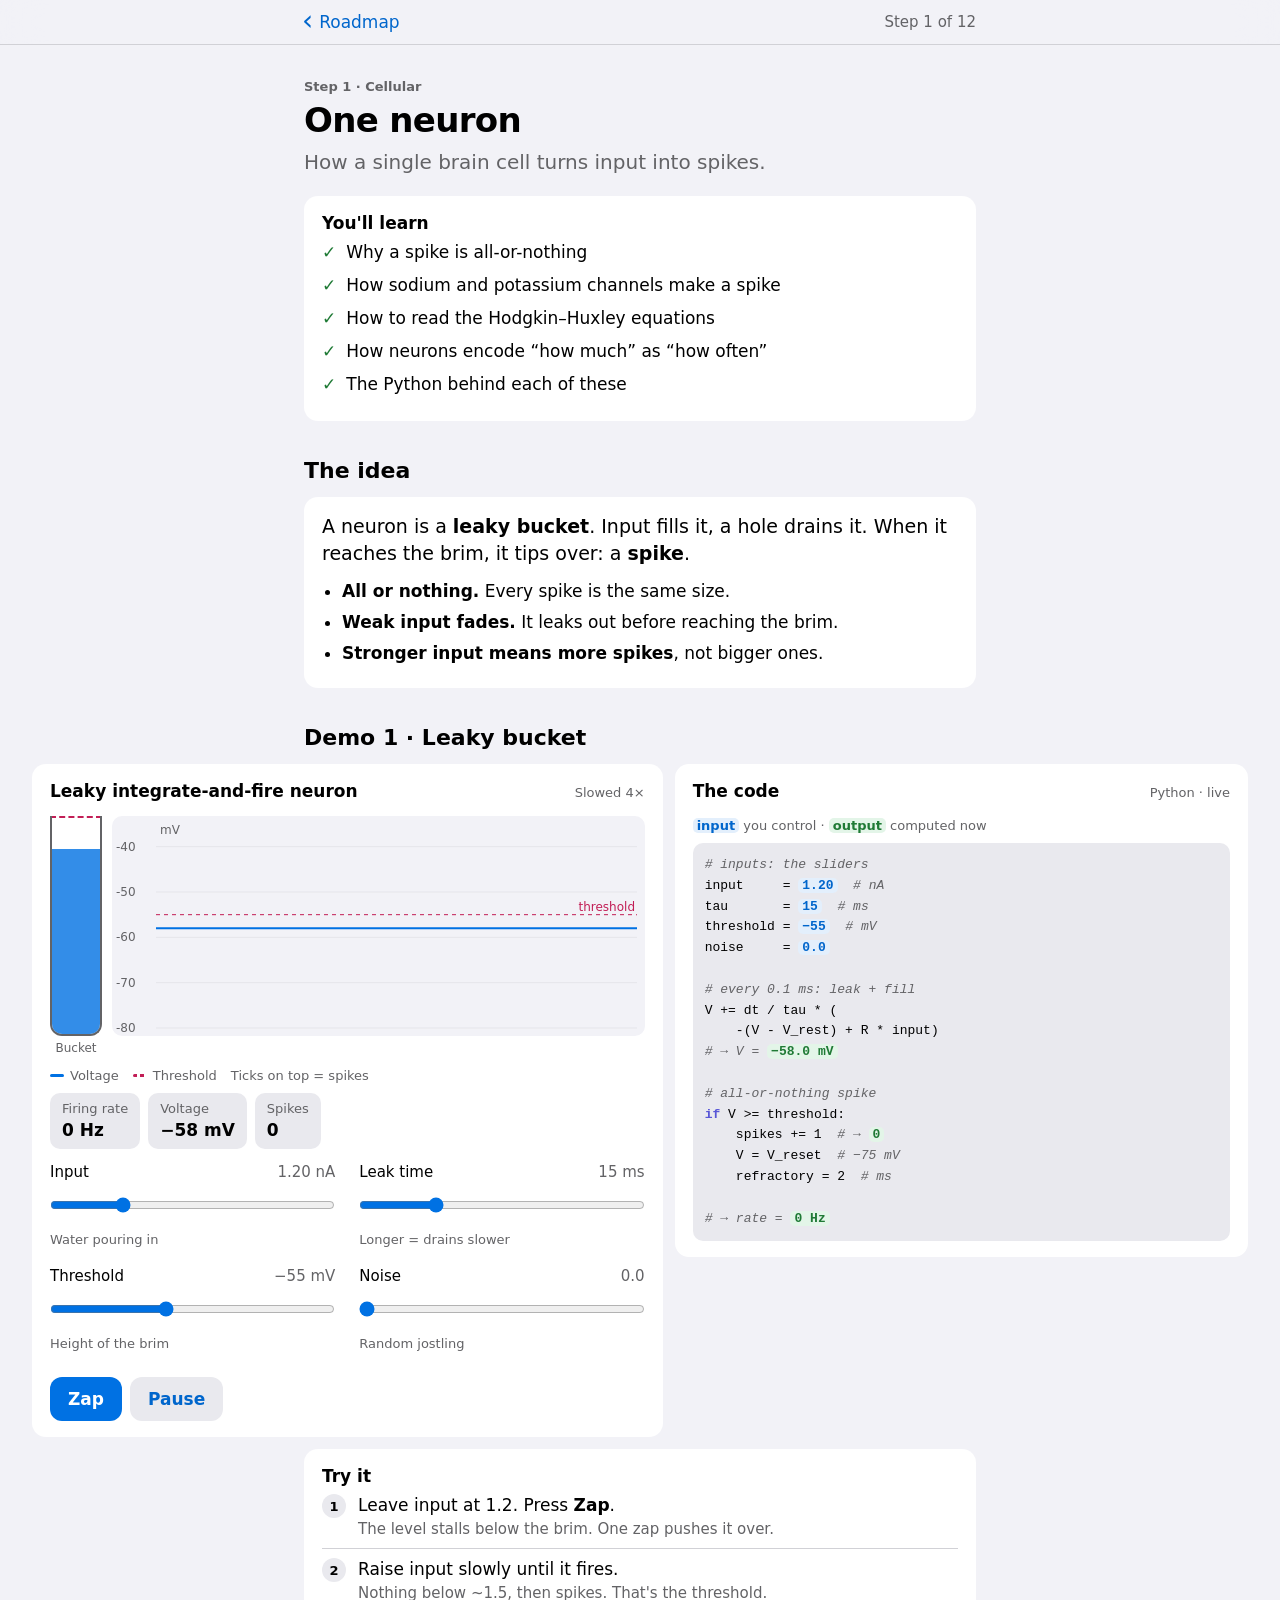
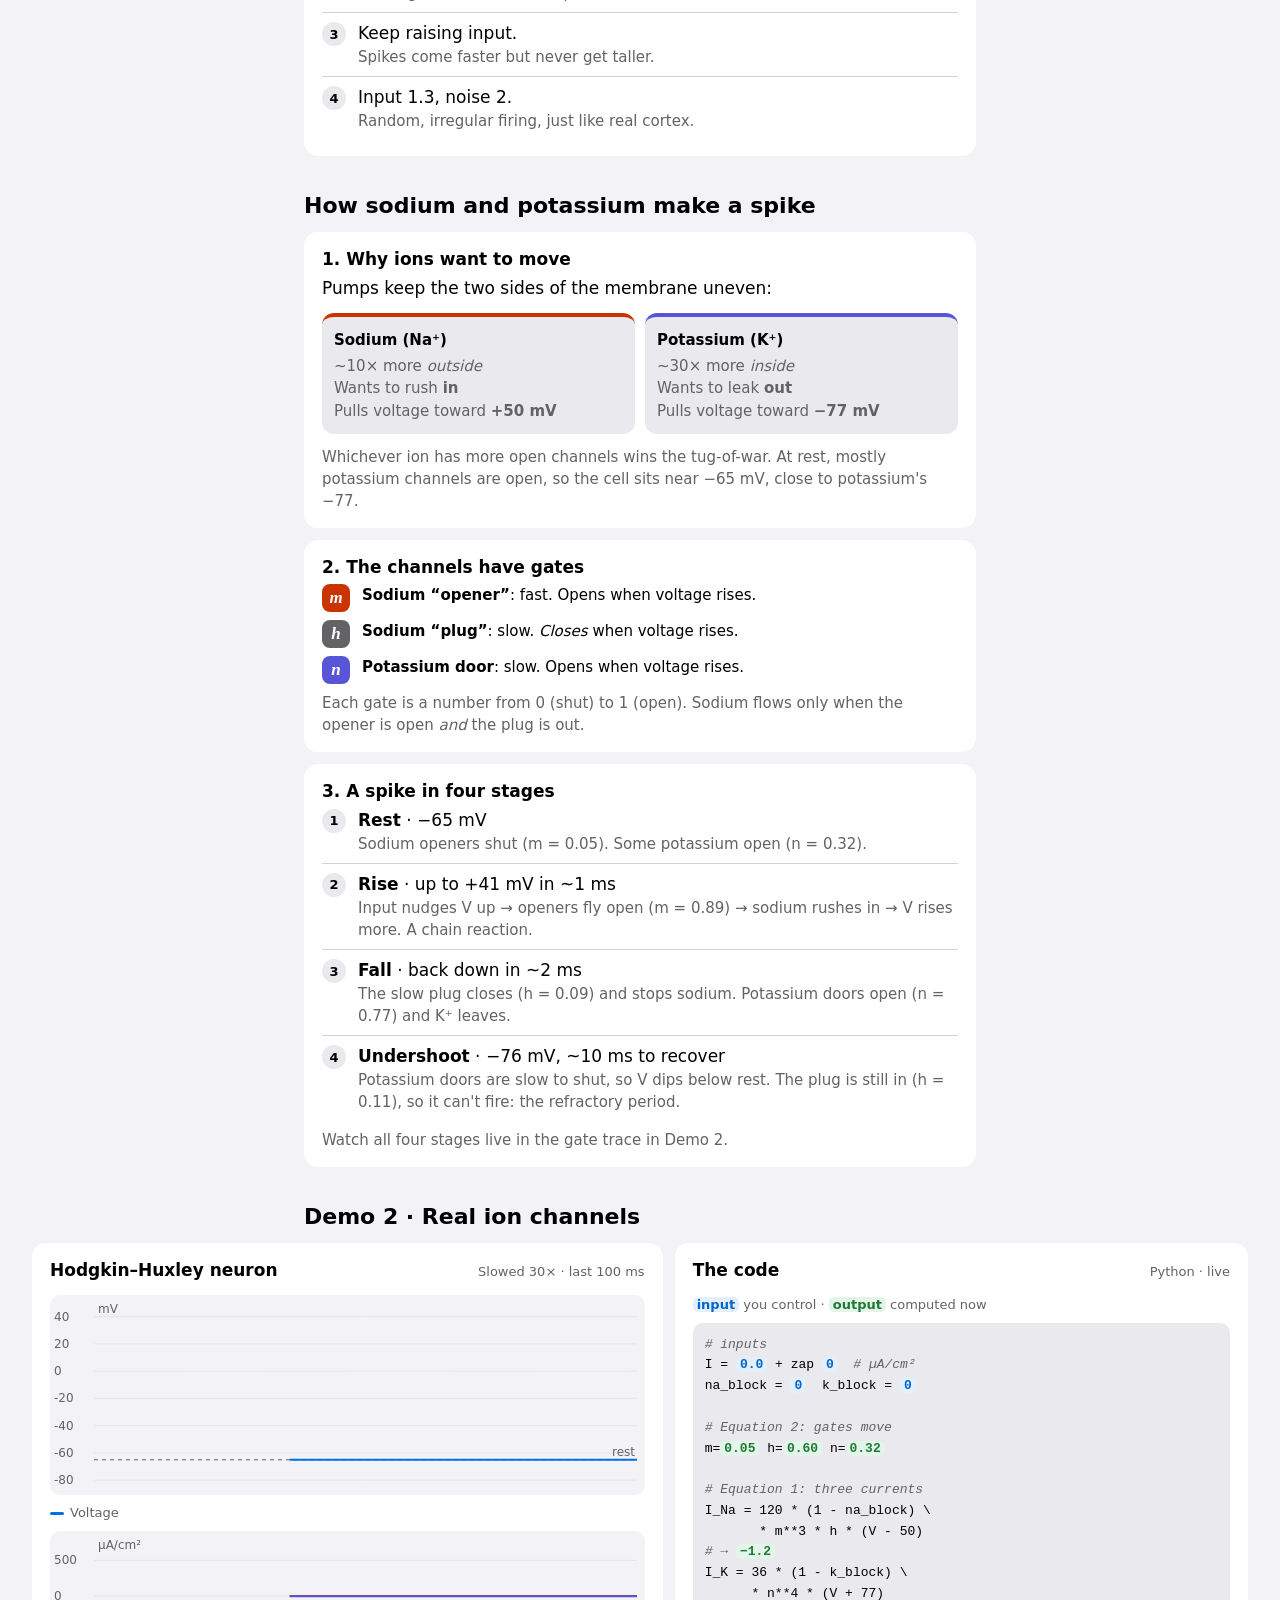
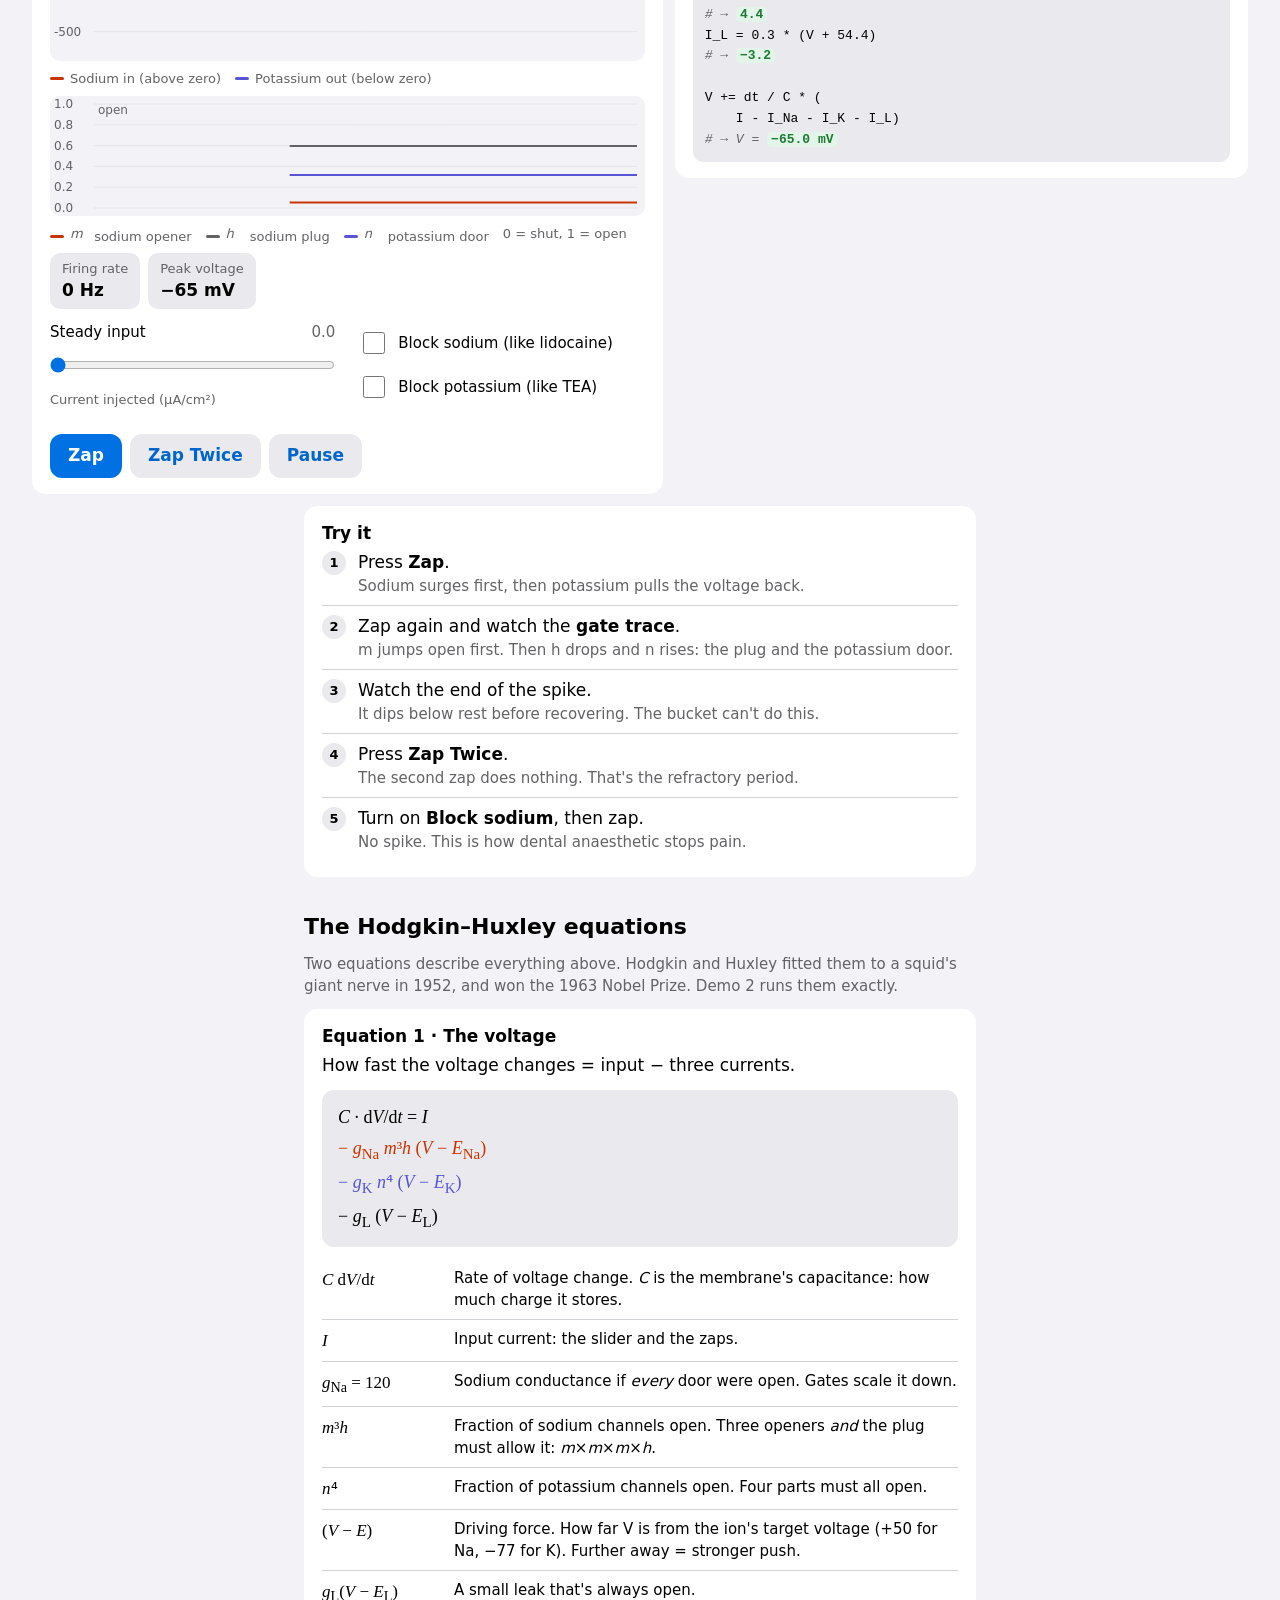
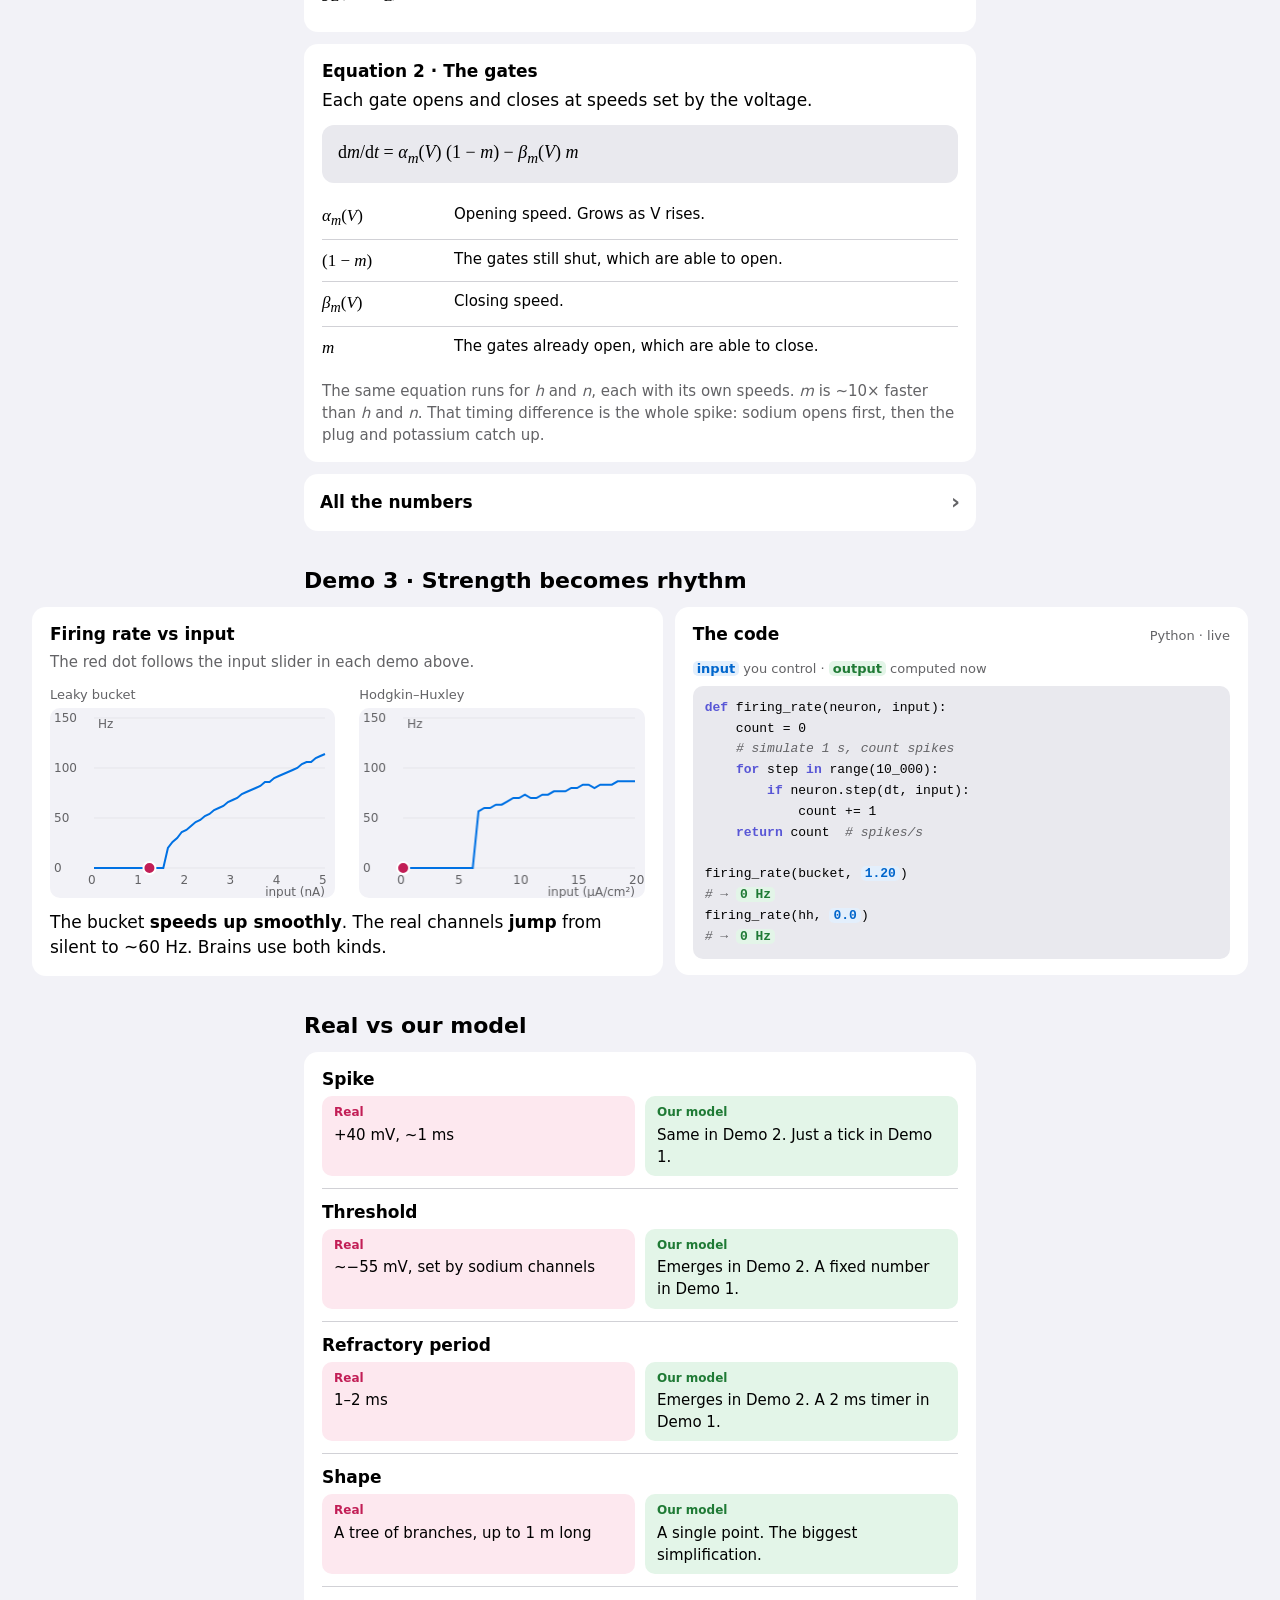
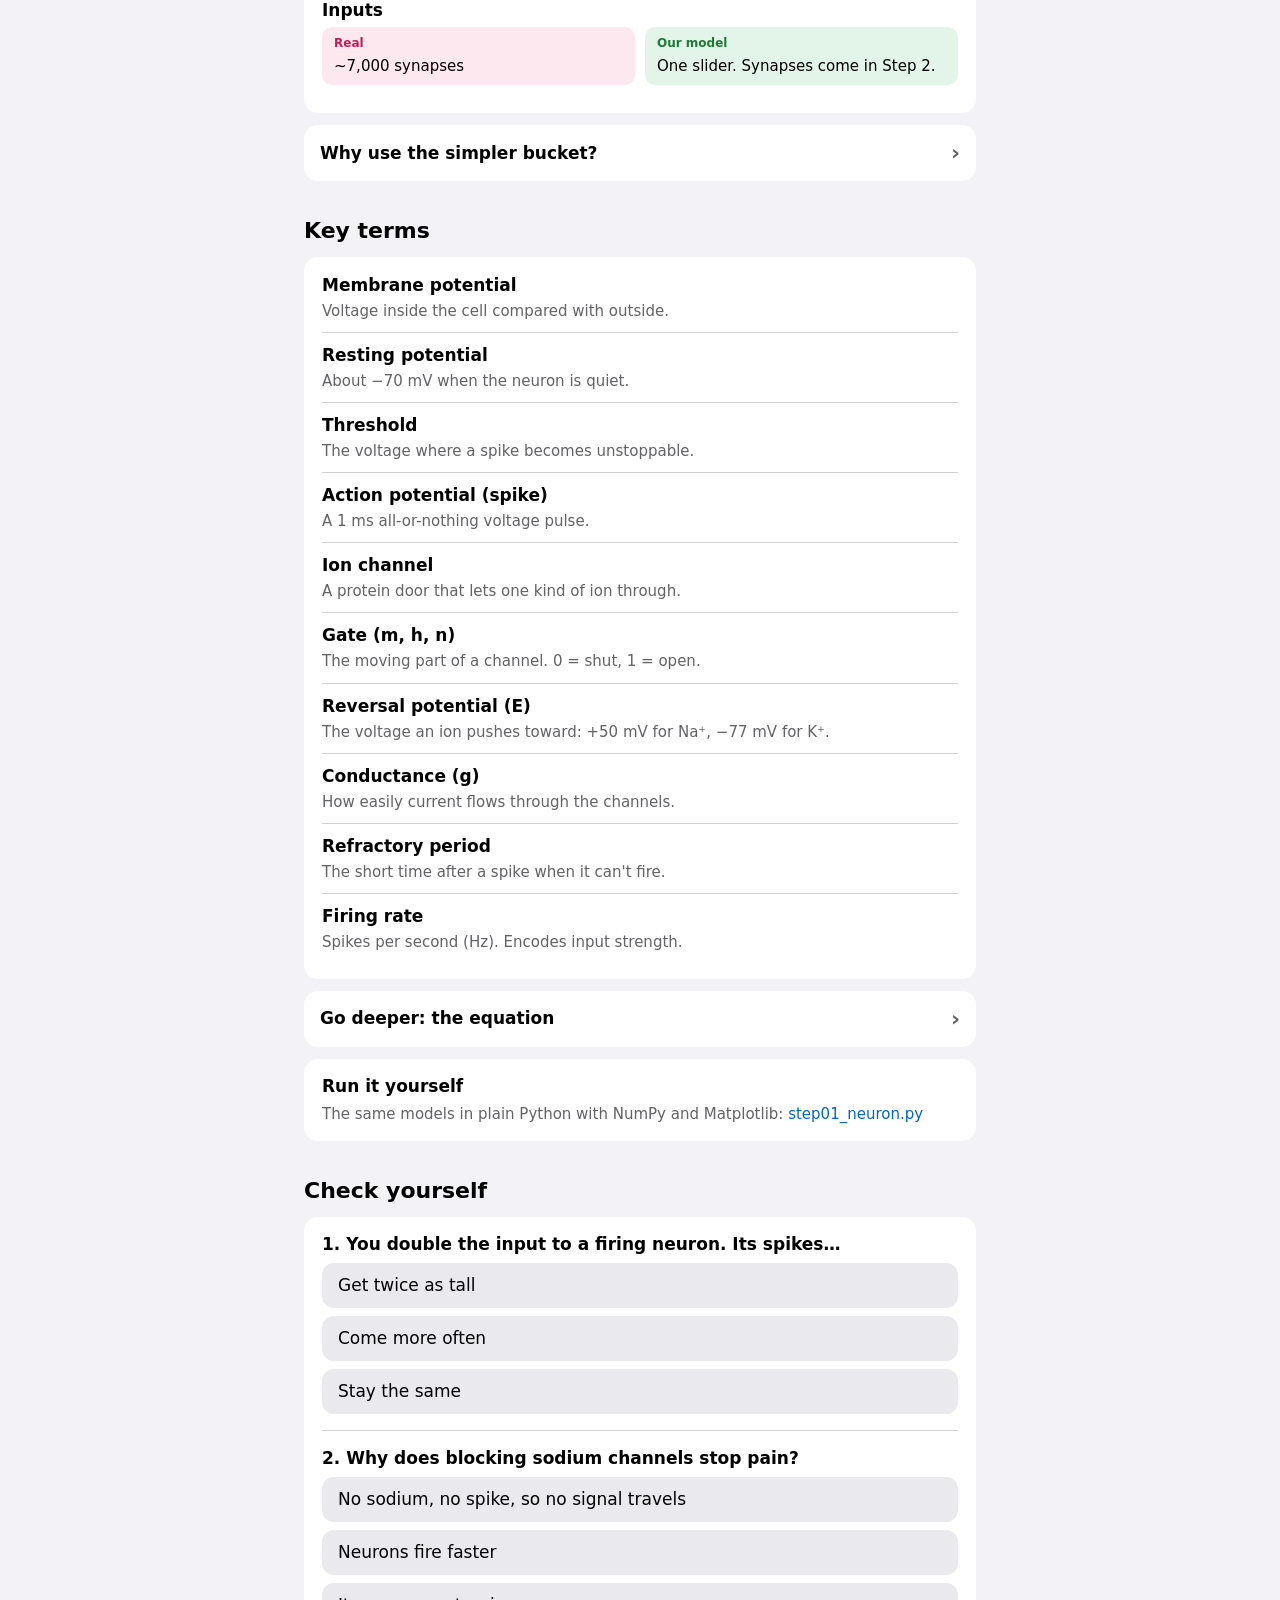
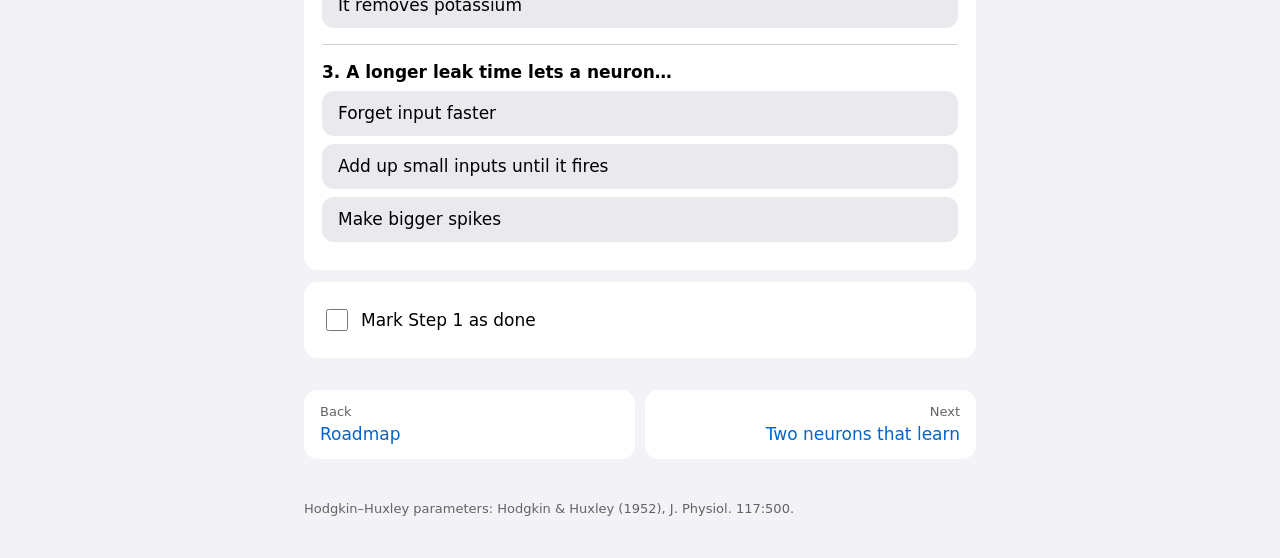
==== commit 2afa1253: "Step 2: two neurons that learn; Python code panels and scripts - New Step 2 page: synapse demo (summ" ====
--- a/steps/01-neuron.html
+++ b/steps/01-neuron.html
@@ -37,7 +37,7 @@
       <li>How sodium and potassium channels make a spike</li>
       <li>How to read the Hodgkin–Huxley equations</li>
       <li>How neurons encode “how much” as “how often”</li>
-      <li>How to code each of these in a few lines</li>
+      <li>The Python behind each of these</li>
     </ul>
   </div>
 
@@ -77,7 +77,7 @@
     </div>
   </section>
   <aside class="card live-code" aria-labelledby="c1">
-    <div class="demo-head"><h3 id="c1">The code</h3><span class="speed">Live</span></div>
+    <div class="demo-head"><h3 id="c1">The code</h3><span class="speed">Python · live</span></div>
     <p class="key"><span class="lv in">input</span> you control · <span class="lv out">output</span> computed now</p>
     <pre class="code" id="code1" aria-live="off"></pre>
   </aside>
@@ -154,7 +154,7 @@
     </div>
   </section>
   <aside class="card live-code" aria-labelledby="c2">
-    <div class="demo-head"><h3 id="c2">The code</h3><span class="speed">Live</span></div>
+    <div class="demo-head"><h3 id="c2">The code</h3><span class="speed">Python · live</span></div>
     <p class="key"><span class="lv in">input</span> you control · <span class="lv out">output</span> computed now</p>
     <pre class="code" id="code2" aria-live="off"></pre>
   </aside>
@@ -241,7 +241,7 @@
     <p style="margin-top:0.75rem">The bucket <b>speeds up smoothly</b>. The real channels <b>jump</b> from silent to ~60 Hz. Brains use both kinds.</p>
   </section>
   <aside class="card live-code" aria-labelledby="c3">
-    <div class="demo-head"><h3 id="c3">The code</h3><span class="speed">Live</span></div>
+    <div class="demo-head"><h3 id="c3">The code</h3><span class="speed">Python · live</span></div>
     <p class="key"><span class="lv in">input</span> you control · <span class="lv out">output</span> computed now</p>
     <pre class="code" id="code3" aria-live="off"></pre>
   </aside>
@@ -289,6 +289,11 @@
     </div>
   </details>
 
+  <div class="card">
+    <h3>Run it yourself</h3>
+    <p class="sub">The same models in plain Python with NumPy and Matplotlib: <a href="https://github.com/cweekiat/mini-brain/blob/main/python/step01_neuron.py">step01_neuron.py</a></p>
+  </div>
+
   <h2>Check yourself</h2>
   <div class="card" id="quiz"></div>
 
@@ -298,7 +303,7 @@
 
   <nav class="pager" aria-label="Steps">
     <a href="../index.html#roadmap"><small>Back</small>Roadmap</a>
-    <span class="next"><small>Next · Coming soon</small>Two neurons that learn</span>
+    <a class="next" href="02-synapse.html"><small>Next</small>Two neurons that learn</a>
   </nav>
 </main>
 
@@ -309,17 +314,7 @@
 import { Scope, xyPlot, slider } from "../assets/plot.js";
 import { isDone, setDone } from "../assets/steps.js";
 
-// ── Live code panels: real code with current inputs and outputs filled in ──
-const C = (s) => `<span class="tc">${s}</span>`;           // comment
-const K = (s) => `<span class="tk">${s}</span>`;           // keyword
-const IN = (v) => `<span class="lv in">${v}</span>`;       // value you control
-const OUT = (v) => `<span class="lv out">${v}</span>`;     // value the code computed
-const num = (v, d = 1) => (v < 0 ? "−" : "") + Math.abs(v).toFixed(d);
-function paint(id, lines) {
-  document.getElementById(id).innerHTML = lines
-    .map((l) => (Array.isArray(l) ? `<span class="line ${l[1]}">${l[0]}</span>` : `<span class="line">${l}</span>`))
-    .join("");
-}
+import { C, K, IN, OUT, num, paint } from "../assets/livecode.js";
 
 let lifFI = [], hhFI = []; // firing-rate curves for Demo 3
 let hhI = 0;               // Demo 2 input, read by Demo 3's code panel
@@ -351,25 +346,24 @@
 function codeLIF() {
   const hit = performance.now() - lifFiredAt < 300 ? "hit" : "";
   paint("code1", [
-    C("// inputs: the sliders"),
-    `input     = ${IN(lifI.toFixed(2))} ${C("// nA")}`,
-    `tau       = ${IN(lif.tau)} ${C("// ms")}`,
-    `threshold = ${IN(num(lif.Vth, 0))} ${C("// mV")}`,
+    C("# inputs: the sliders"),
+    `input     = ${IN(lifI.toFixed(2))}  ${C("# nA")}`,
+    `tau       = ${IN(lif.tau)}  ${C("# ms")}`,
+    `threshold = ${IN(num(lif.Vth, 0))}  ${C("# mV")}`,
     `noise     = ${IN(lifNoise.toFixed(1))}`,
     "",
-    C("// every 0.1 ms: leak + fill"),
-    "V += dt / tau *",
-    "  (-(V - V_rest) + R * input);",
-    `${C("// → V =")} ${OUT(num(lif.V) + " mV")}`,
-    "",
-    C("// all-or-nothing spike"),
-    [`${K("if")} (V &gt;= threshold) {${hit ? " " + C("← fired!") : ""}`, hit],
-    [`  spikes++;  ${C("// →")} ${OUT(lifCount)}`, hit],
-    [`  V = V_reset; ${C("// −75 mV")}`, hit],
-    [`  refractory = 2; ${C("// ms")}`, hit],
-    [`}`, hit],
-    "",
-    `${C("// → rate =")} ${OUT(rateFrom(lifRecent, lifT) + " Hz")}`,
+    C("# every 0.1 ms: leak + fill"),
+    "V += dt / tau * (",
+    "    -(V - V_rest) + R * input)",
+    `${C("# → V =")} ${OUT(num(lif.V) + " mV")}`,
+    "",
+    C("# all-or-nothing spike"),
+    [`${K("if")} V &gt;= threshold:${hit ? "  " + C("← fired!") : ""}`, hit],
+    [`    spikes += 1  ${C("# →")} ${OUT(lifCount)}`, hit],
+    [`    V = V_reset  ${C("# −75 mV")}`, hit],
+    [`    refractory = 2  ${C("# ms")}`, hit],
+    "",
+    `${C("# → rate =")} ${OUT(rateFrom(lifRecent, lifT) + " Hz")}`,
   ]);
 }
 const lifRun = playToggle("lif-pause");
@@ -411,26 +405,26 @@
   const zap = performance.now() - hhZapAt < 400 ? 20 : 0;
   const spiking = hh.V > -40 ? "hit" : "";
   paint("code2", [
-    C("// inputs"),
-    `I = ${IN(hhI.toFixed(1))} + zap ${IN(zap)} ${C("// µA/cm²")}`,
-    `naBlock = ${IN(hh.naBlock)}  kBlock = ${IN(hh.kBlock)}`,
-    "",
-    C("// Equation 2: gates move"),
+    C("# inputs"),
+    `I = ${IN(hhI.toFixed(1))} + zap ${IN(zap)}  ${C("# µA/cm²")}`,
+    `na_block = ${IN(hh.naBlock)}  k_block = ${IN(hh.kBlock)}`,
+    "",
+    C("# Equation 2: gates move"),
     `m=${OUT(hh.m.toFixed(2))} h=${OUT(hh.h.toFixed(2))} n=${OUT(hh.n.toFixed(2))}`,
     "",
-    C("// Equation 1: three currents"),
-    ["I_Na = 120 * (1 - naBlock)", spiking],
-    ["     * m**3 * h * (V - 50)", spiking],
-    [`     ${C("// →")} ${OUT(num(hh.INa))}`, spiking],
-    "I_K  = 36 * (1 - kBlock)",
-    "     * n**4 * (V + 77)",
-    `     ${C("// →")} ${OUT(num(hh.IK))}`,
-    "I_L  = 0.3 * (V + 54.4)",
-    `     ${C("// →")} ${OUT(num(0.3 * (hh.V - hh.EL)))}`,
-    "",
-    "V += dt / C *",
-    "  (I - I_Na - I_K - I_L);",
-    `${C("// → V =")} ${OUT(num(hh.V) + " mV")}${spiking ? " " + C("← spiking") : ""}`,
+    C("# Equation 1: three currents"),
+    ["I_Na = 120 * (1 - na_block) \\", spiking],
+    ["       * m**3 * h * (V - 50)", spiking],
+    [`${C("# →")} ${OUT(num(hh.INa))}`, spiking],
+    "I_K = 36 * (1 - k_block) \\",
+    "      * n**4 * (V + 77)",
+    `${C("# →")} ${OUT(num(hh.IK))}`,
+    "I_L = 0.3 * (V + 54.4)",
+    `${C("# →")} ${OUT(num(0.3 * (hh.V - hh.EL)))}`,
+    "",
+    "V += dt / C * (",
+    "    I - I_Na - I_K - I_L)",
+    `${C("# → V =")} ${OUT(num(hh.V) + " mV")}${spiking ? "  " + C("← spiking") : ""}`,
   ]);
 }
 const hhRun = playToggle("hh-pause");
@@ -499,19 +493,18 @@
 }
 function codeFI() {
   paint("code3", [
-    `${K("function")} firingRate(input) {`,
-    `  ${K("let")} count = 0;`,
-    `  ${C("// simulate 1 s, count spikes")}`,
-    `  ${K("for")} (t = 0; t &lt; 1000; t += dt)`,
-    `    ${K("if")} (neuron.step(dt, input))`,
-    "      count++;",
-    `  ${K("return")} count; ${C("// spikes/s")}`,
-    "}",
-    "",
-    `firingRate(${IN(lifI.toFixed(2))}) ${C("// bucket")}`,
-    `  ${C("// →")} ${OUT(Math.round(interp(lifFI, lifI)) + " Hz")}`,
-    `firingRate(${IN(hhI.toFixed(1))}) ${C("// HH")}`,
-    `  ${C("// →")} ${OUT(hhFI.length ? Math.round(interp(hhFI, hhI)) + " Hz" : "…")}`,
+    `${K("def")} firing_rate(neuron, input):`,
+    "    count = 0",
+    `    ${C("# simulate 1 s, count spikes")}`,
+    `    ${K("for")} step ${K("in")} range(10_000):`,
+    `        ${K("if")} neuron.step(dt, input):`,
+    "            count += 1",
+    `    ${K("return")} count  ${C("# spikes/s")}`,
+    "",
+    `firing_rate(bucket, ${IN(lifI.toFixed(2))})`,
+    `${C("# →")} ${OUT(Math.round(interp(lifFI, lifI)) + " Hz")}`,
+    `firing_rate(hh, ${IN(hhI.toFixed(1))})`,
+    `${C("# →")} ${OUT(hhFI.length ? Math.round(interp(hhFI, hhI)) + " Hz" : "…")}`,
   ]);
 }
 function drawFI() {
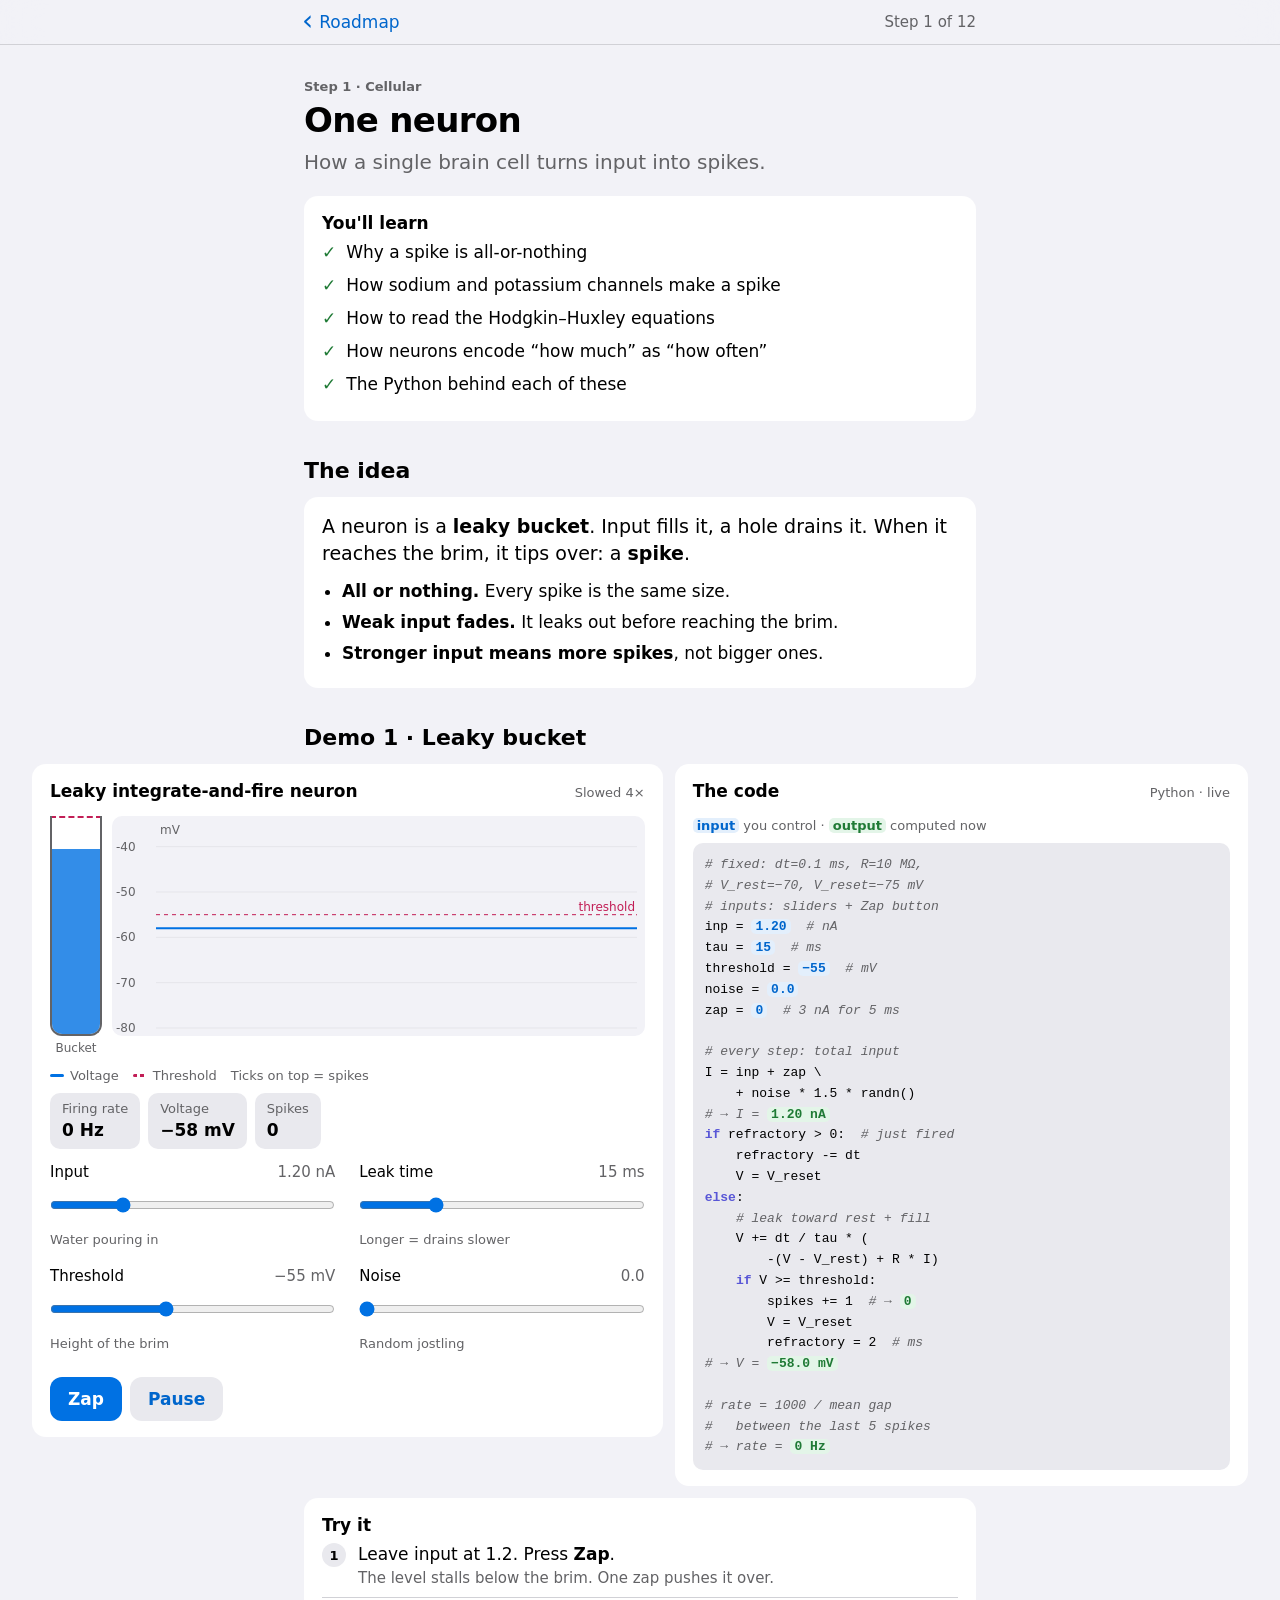
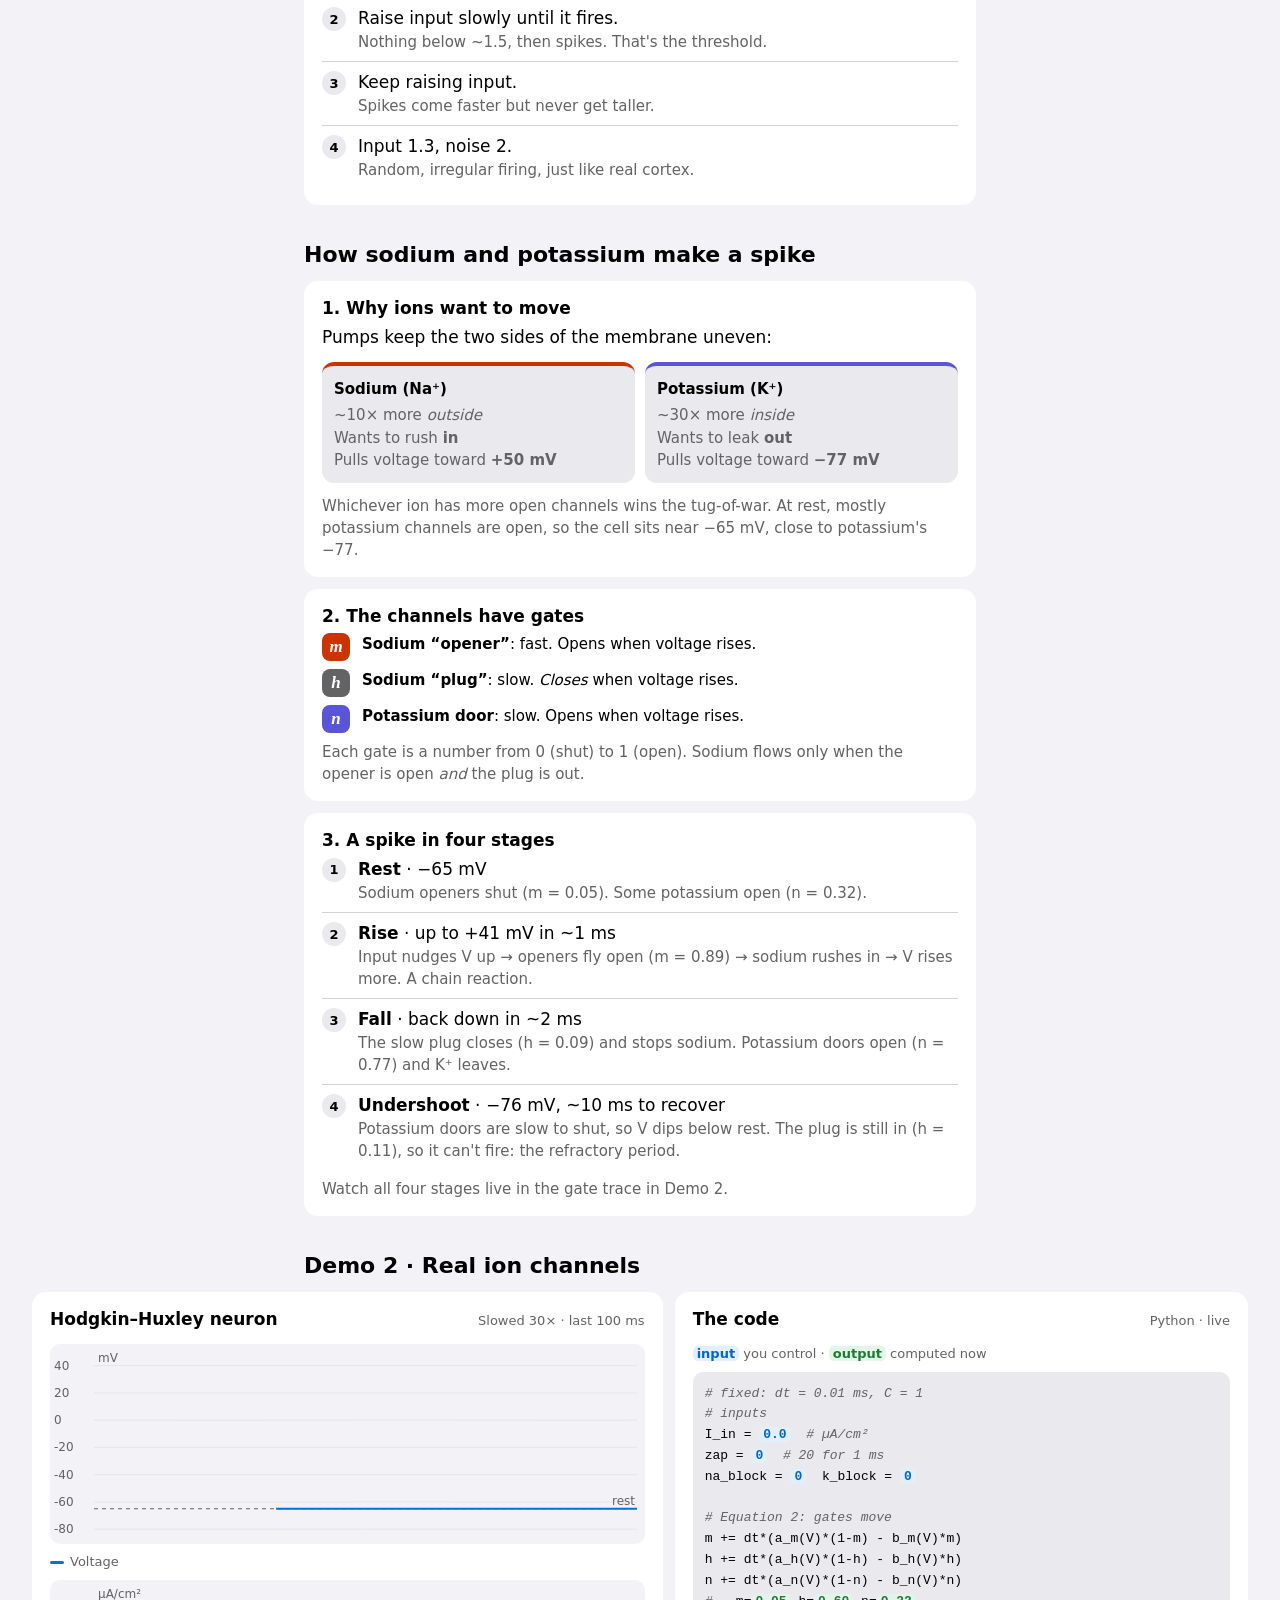
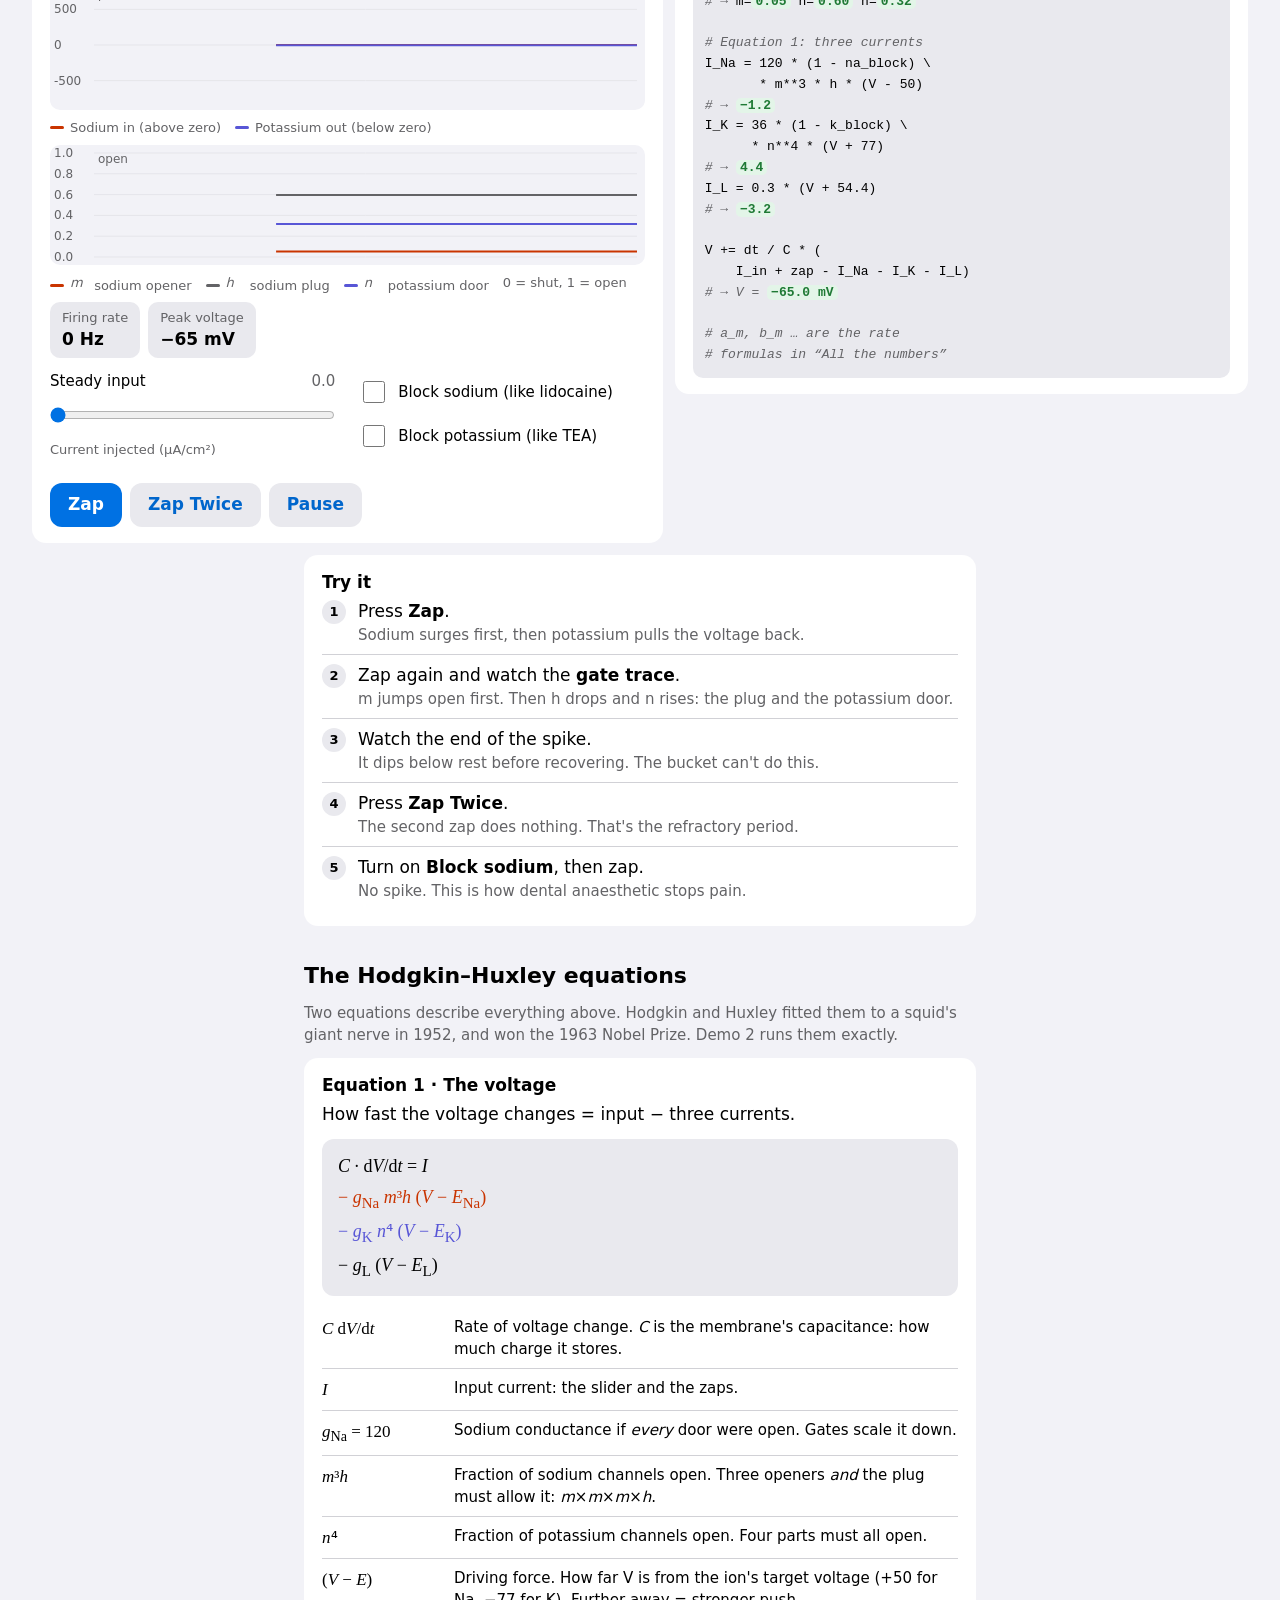
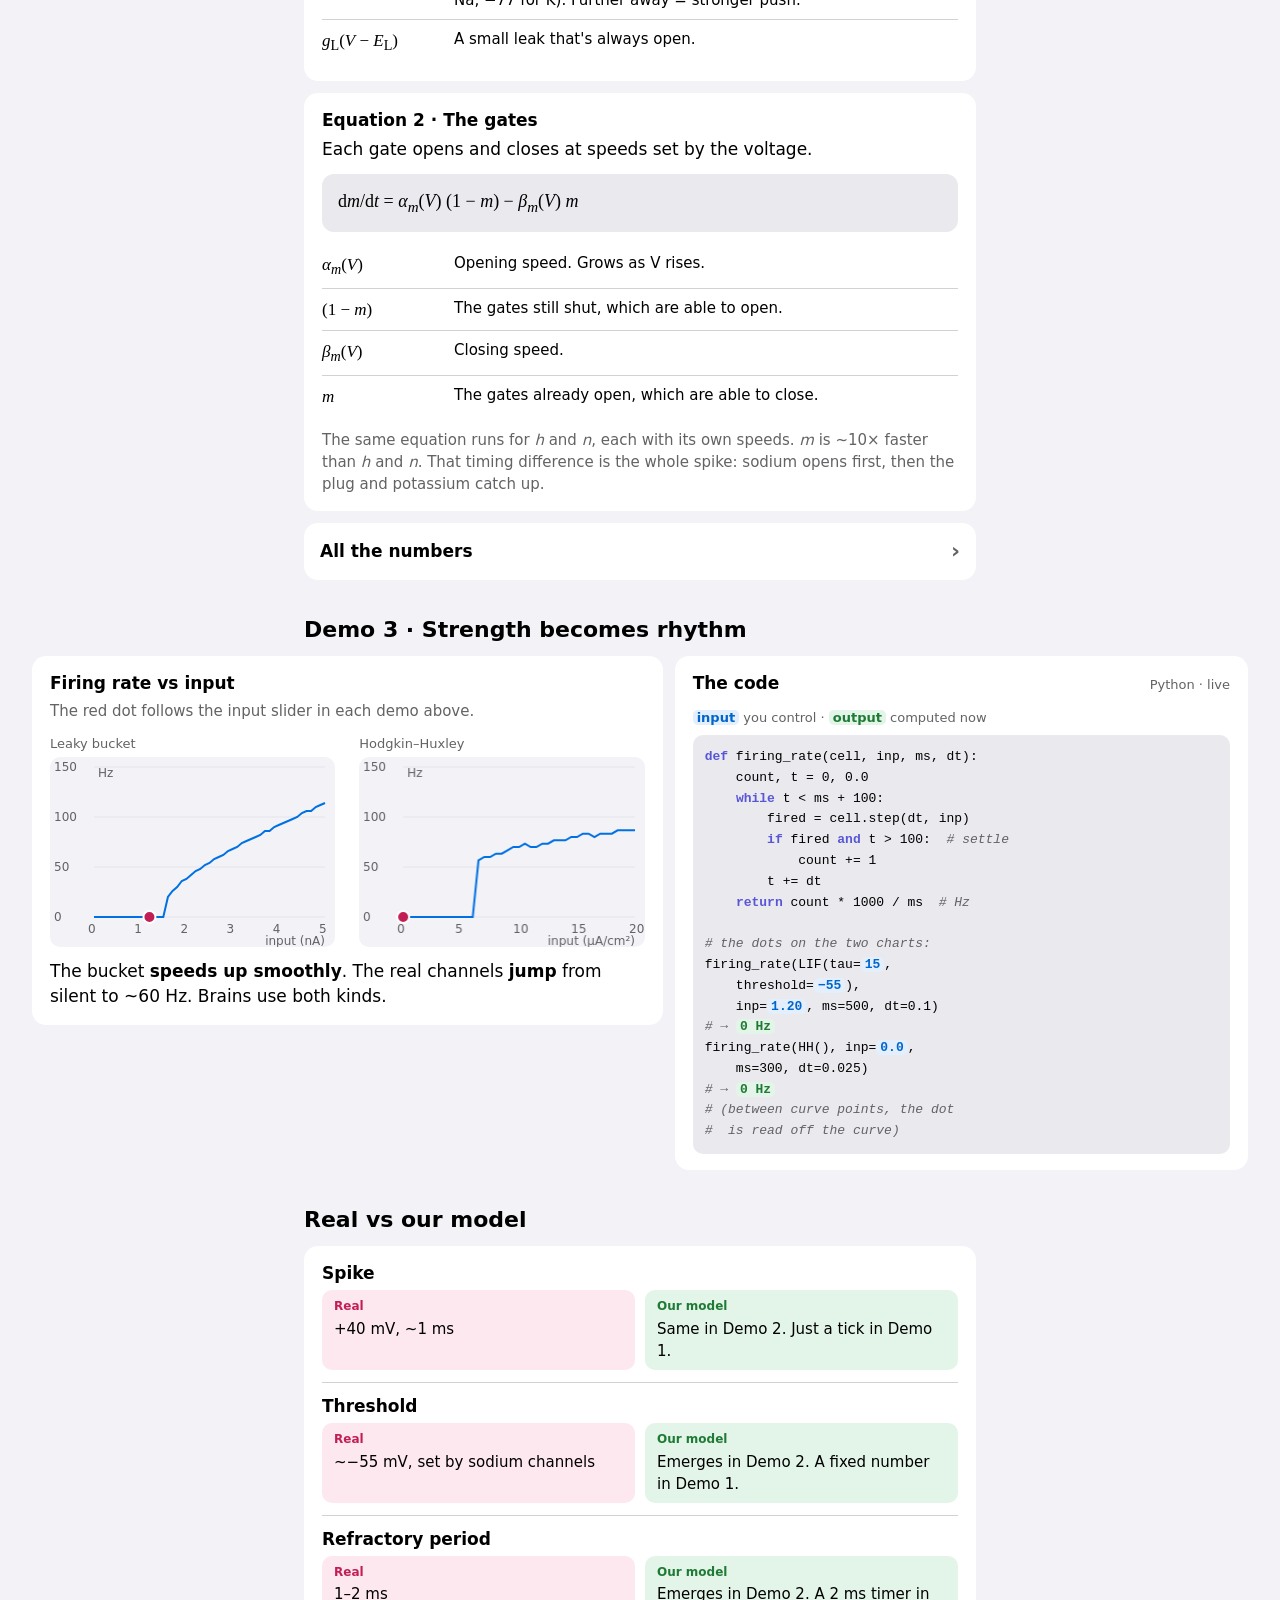
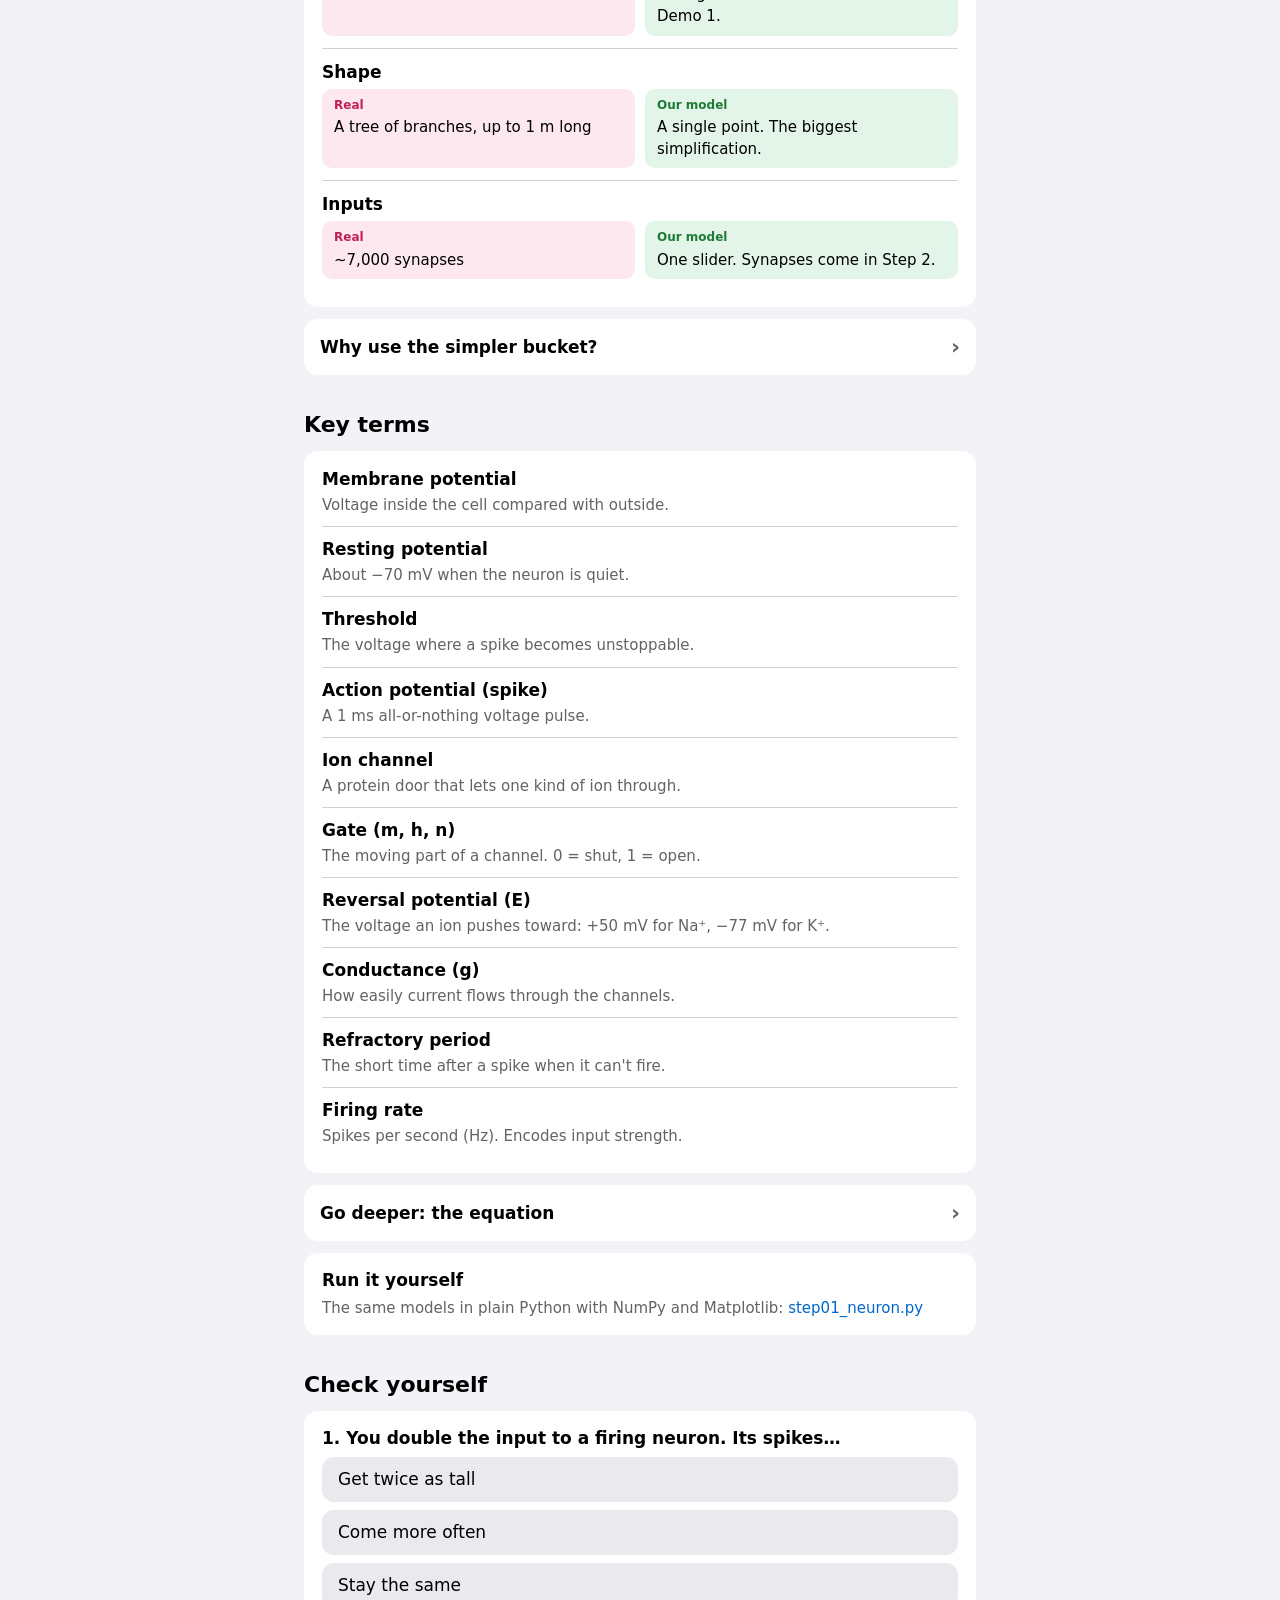
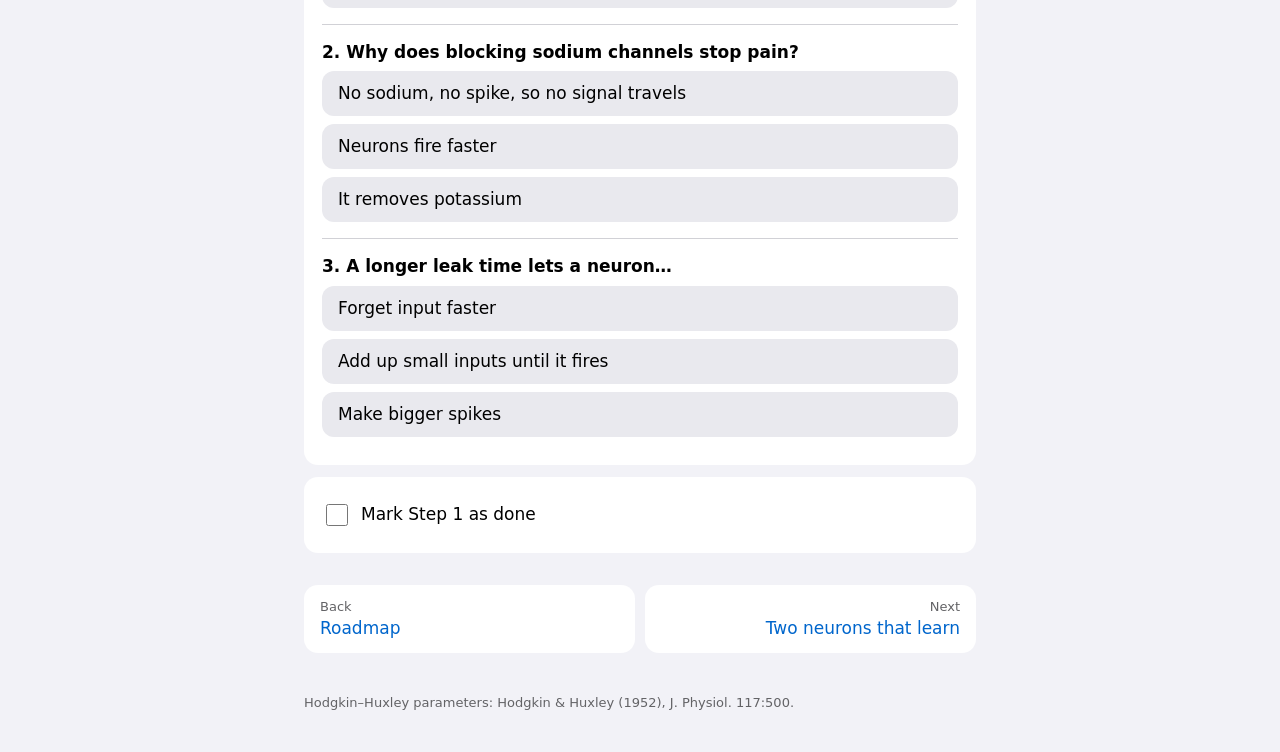
==== commit 1803b267: "Make every live code panel complete and accurate Audited all six panels against the running simulati" ====
--- a/steps/01-neuron.html
+++ b/steps/01-neuron.html
@@ -341,28 +341,41 @@
 
 // ── Demo 1: leaky bucket ─────────────────────────────────────────────
 const lif = new LIF();
+let lifLastI = 0, lifZapSeen = -1e9, lifZapI = 0;
 let lifI = 0, lifNoise = 0, lifZap = 0, lifCount = 0, lifRecent = [], lifT = 0, lifFiredAt = -1e9;
 
 function codeLIF() {
-  const hit = performance.now() - lifFiredAt < 300 ? "hit" : "";
+  const now = performance.now(), hit = now - lifFiredAt < 300 ? "hit" : "";
+  const zapOn = now - lifZapSeen < 400, ref = lif.refLeft > 0 ? "hit" : "";
   paint("code1", [
-    C("# inputs: the sliders"),
-    `input     = ${IN(lifI.toFixed(2))}  ${C("# nA")}`,
-    `tau       = ${IN(lif.tau)}  ${C("# ms")}`,
+    C("# fixed: dt=0.1 ms, R=10 MΩ,"),
+    C("# V_rest=−70, V_reset=−75 mV"),
+    C("# inputs: sliders + Zap button"),
+    `inp = ${IN(lifI.toFixed(2))}  ${C("# nA")}`,
+    `tau = ${IN(lif.tau)}  ${C("# ms")}`,
     `threshold = ${IN(num(lif.Vth, 0))}  ${C("# mV")}`,
-    `noise     = ${IN(lifNoise.toFixed(1))}`,
-    "",
-    C("# every 0.1 ms: leak + fill"),
-    "V += dt / tau * (",
-    "    -(V - V_rest) + R * input)",
+    `noise = ${IN(lifNoise.toFixed(1))}`,
+    `zap = ${IN(zapOn ? 3 : 0)}  ${C("# 3 nA for 5 ms")}`,
+    "",
+    C("# every step: total input"),
+    "I = inp + zap \\",
+    `    + noise * 1.5 * randn()`,
+    `${C("# → I =")} ${OUT(num(zapOn ? lifZapI : lifLastI, 2) + " nA")}`,
+    [`${K("if")} refractory &gt; 0:  ${C("# just fired")}`, ref],
+    ["    refractory -= dt", ref],
+    ["    V = V_reset", ref],
+    `${K("else")}:`,
+    `    ${C("# leak toward rest + fill")}`,
+    "    V += dt / tau * (",
+    "        -(V - V_rest) + R * I)",
+    [`    ${K("if")} V &gt;= threshold:${hit ? "  " + C("← fired!") : ""}`, hit],
+    [`        spikes += 1  ${C("# →")} ${OUT(lifCount)}`, hit],
+    ["        V = V_reset", hit],
+    ["        refractory = 2  " + C("# ms"), hit],
     `${C("# → V =")} ${OUT(num(lif.V) + " mV")}`,
     "",
-    C("# all-or-nothing spike"),
-    [`${K("if")} V &gt;= threshold:${hit ? "  " + C("← fired!") : ""}`, hit],
-    [`    spikes += 1  ${C("# →")} ${OUT(lifCount)}`, hit],
-    [`    V = V_reset  ${C("# −75 mV")}`, hit],
-    [`    refractory = 2  ${C("# ms")}`, hit],
-    "",
+    C("# rate = 1000 / mean gap"),
+    C("#   between the last 5 spikes"),
     `${C("# → rate =")} ${OUT(rateFrom(lifRecent, lifT) + " Hz")}`,
   ]);
 }
@@ -381,7 +394,9 @@
 function lifFrame() {
   for (let k = 0; k < 40; k++) { // 4 ms of brain time per frame
     const dt = 0.1;
-    const I = lifI + (lifZap > 0 ? 3 : 0) + lifNoise * gauss() * 1.5;
+    const zap = lifZap > 0 ? 3 : 0;
+    const I = lifI + zap + lifNoise * 1.5 * gauss();
+    lifLastI = I; if (zap) { lifZapSeen = performance.now(); lifZapI = I; }
     if (lifZap > 0) lifZap -= dt;
     const s = lif.step(dt, I);
     lifT += dt;
@@ -399,18 +414,24 @@
 
 // ── Demo 2: Hodgkin–Huxley ───────────────────────────────────────────
 const hh = new HH();
-let hhPulses = [], hhT = 0, hhRecent = [], hhWinMax = -99, hhWinEnd = 25, hhPeak = -65, hhZapAt = -1e9;
+let hhZapSeen = -1e9;
+let hhPulses = [], hhT = 0, hhRecent = [], hhWinMax = -99, hhWinEnd = 25, hhPeak = -65;
 
 function codeHH() {
-  const zap = performance.now() - hhZapAt < 400 ? 20 : 0;
+  const zap = performance.now() - hhZapSeen < 400 ? 20 : 0;
   const spiking = hh.V > -40 ? "hit" : "";
   paint("code2", [
+    C("# fixed: dt = 0.01 ms, C = 1"),
     C("# inputs"),
-    `I = ${IN(hhI.toFixed(1))} + zap ${IN(zap)}  ${C("# µA/cm²")}`,
+    `I_in = ${IN(hhI.toFixed(1))}  ${C("# µA/cm²")}`,
+    `zap = ${IN(zap)}  ${C("# 20 for 1 ms")}`,
     `na_block = ${IN(hh.naBlock)}  k_block = ${IN(hh.kBlock)}`,
     "",
     C("# Equation 2: gates move"),
-    `m=${OUT(hh.m.toFixed(2))} h=${OUT(hh.h.toFixed(2))} n=${OUT(hh.n.toFixed(2))}`,
+    "m += dt*(a_m(V)*(1-m) - b_m(V)*m)",
+    "h += dt*(a_h(V)*(1-h) - b_h(V)*h)",
+    "n += dt*(a_n(V)*(1-n) - b_n(V)*n)",
+    `${C("# →")} m=${OUT(hh.m.toFixed(2))} h=${OUT(hh.h.toFixed(2))} n=${OUT(hh.n.toFixed(2))}`,
     "",
     C("# Equation 1: three currents"),
     ["I_Na = 120 * (1 - na_block) \\", spiking],
@@ -423,8 +444,11 @@
     `${C("# →")} ${OUT(num(0.3 * (hh.V - hh.EL)))}`,
     "",
     "V += dt / C * (",
-    "    I - I_Na - I_K - I_L)",
+    "    I_in + zap - I_Na - I_K - I_L)",
     `${C("# → V =")} ${OUT(num(hh.V) + " mV")}${spiking ? "  " + C("← spiking") : ""}`,
+    "",
+    C("# a_m, b_m … are the rate"),
+    C("# formulas in “All the numbers”"),
   ]);
 }
 const hhRun = playToggle("hh-pause");
@@ -443,14 +467,15 @@
 $("hh-na").onchange = (e) => (hh.naBlock = e.target.checked ? 1 : 0);
 $("hh-k").onchange = (e) => (hh.kBlock = e.target.checked ? 0.8 : 0);
 const wake = () => { if (hhRun.paused) $("hh-pause").click(); };
-$("hh-zap").onclick = () => { hhPulses.push([hhT + 1, hhT + 2]); hhZapAt = performance.now(); wake(); };
-$("hh-double").onclick = () => { hhPulses.push([hhT + 1, hhT + 2], [hhT + 5, hhT + 6]); hhZapAt = performance.now(); wake(); };
+$("hh-zap").onclick = () => { hhPulses.push([hhT + 1, hhT + 2]); wake(); };
+$("hh-double").onclick = () => { hhPulses.push([hhT + 1, hhT + 2], [hhT + 5, hhT + 6]); wake(); };
 for (const id of ["hh-na", "hh-k"]) $(id).addEventListener("change", codeHH);
 
 function hhFrame() {
   for (let k = 0; k < 50; k++) { // 0.5 ms of brain time per frame, dt = 0.01 ms
     const dt = 0.01;
     const pulse = hhPulses.some(([a, b]) => hhT >= a && hhT < b) ? 20 : 0;
+    if (pulse) hhZapSeen = performance.now();
     if (hh.step(dt, hhI + pulse)) hhRecent.push(hhT);
     hhWinMax = Math.max(hhWinMax, hh.V);
     hhT += dt;
@@ -493,18 +518,25 @@
 }
 function codeFI() {
   paint("code3", [
-    `${K("def")} firing_rate(neuron, input):`,
-    "    count = 0",
-    `    ${C("# simulate 1 s, count spikes")}`,
-    `    ${K("for")} step ${K("in")} range(10_000):`,
-    `        ${K("if")} neuron.step(dt, input):`,
+    `${K("def")} firing_rate(cell, inp, ms, dt):`,
+    "    count, t = 0, 0.0",
+    `    ${K("while")} t &lt; ms + 100:`,
+    `        fired = cell.step(dt, inp)`,
+    `        ${K("if")} fired ${K("and")} t &gt; 100:  ${C("# settle")}`,
     "            count += 1",
-    `    ${K("return")} count  ${C("# spikes/s")}`,
-    "",
-    `firing_rate(bucket, ${IN(lifI.toFixed(2))})`,
+    "        t += dt",
+    `    ${K("return")} count * 1000 / ms  ${C("# Hz")}`,
+    "",
+    C("# the dots on the two charts:"),
+    `firing_rate(LIF(tau=${IN(lif.tau)},`,
+    `    threshold=${IN(num(lif.Vth, 0))}),`,
+    `    inp=${IN(lifI.toFixed(2))}, ms=500, dt=0.1)`,
     `${C("# →")} ${OUT(Math.round(interp(lifFI, lifI)) + " Hz")}`,
-    `firing_rate(hh, ${IN(hhI.toFixed(1))})`,
+    `firing_rate(HH(), inp=${IN(hhI.toFixed(1))},`,
+    "    ms=300, dt=0.025)",
     `${C("# →")} ${OUT(hhFI.length ? Math.round(interp(hhFI, hhI)) + " Hz" : "…")}`,
+    C("# (between curve points, the dot"),
+    C("#  is read off the curve)"),
   ]);
 }
 function drawFI() {
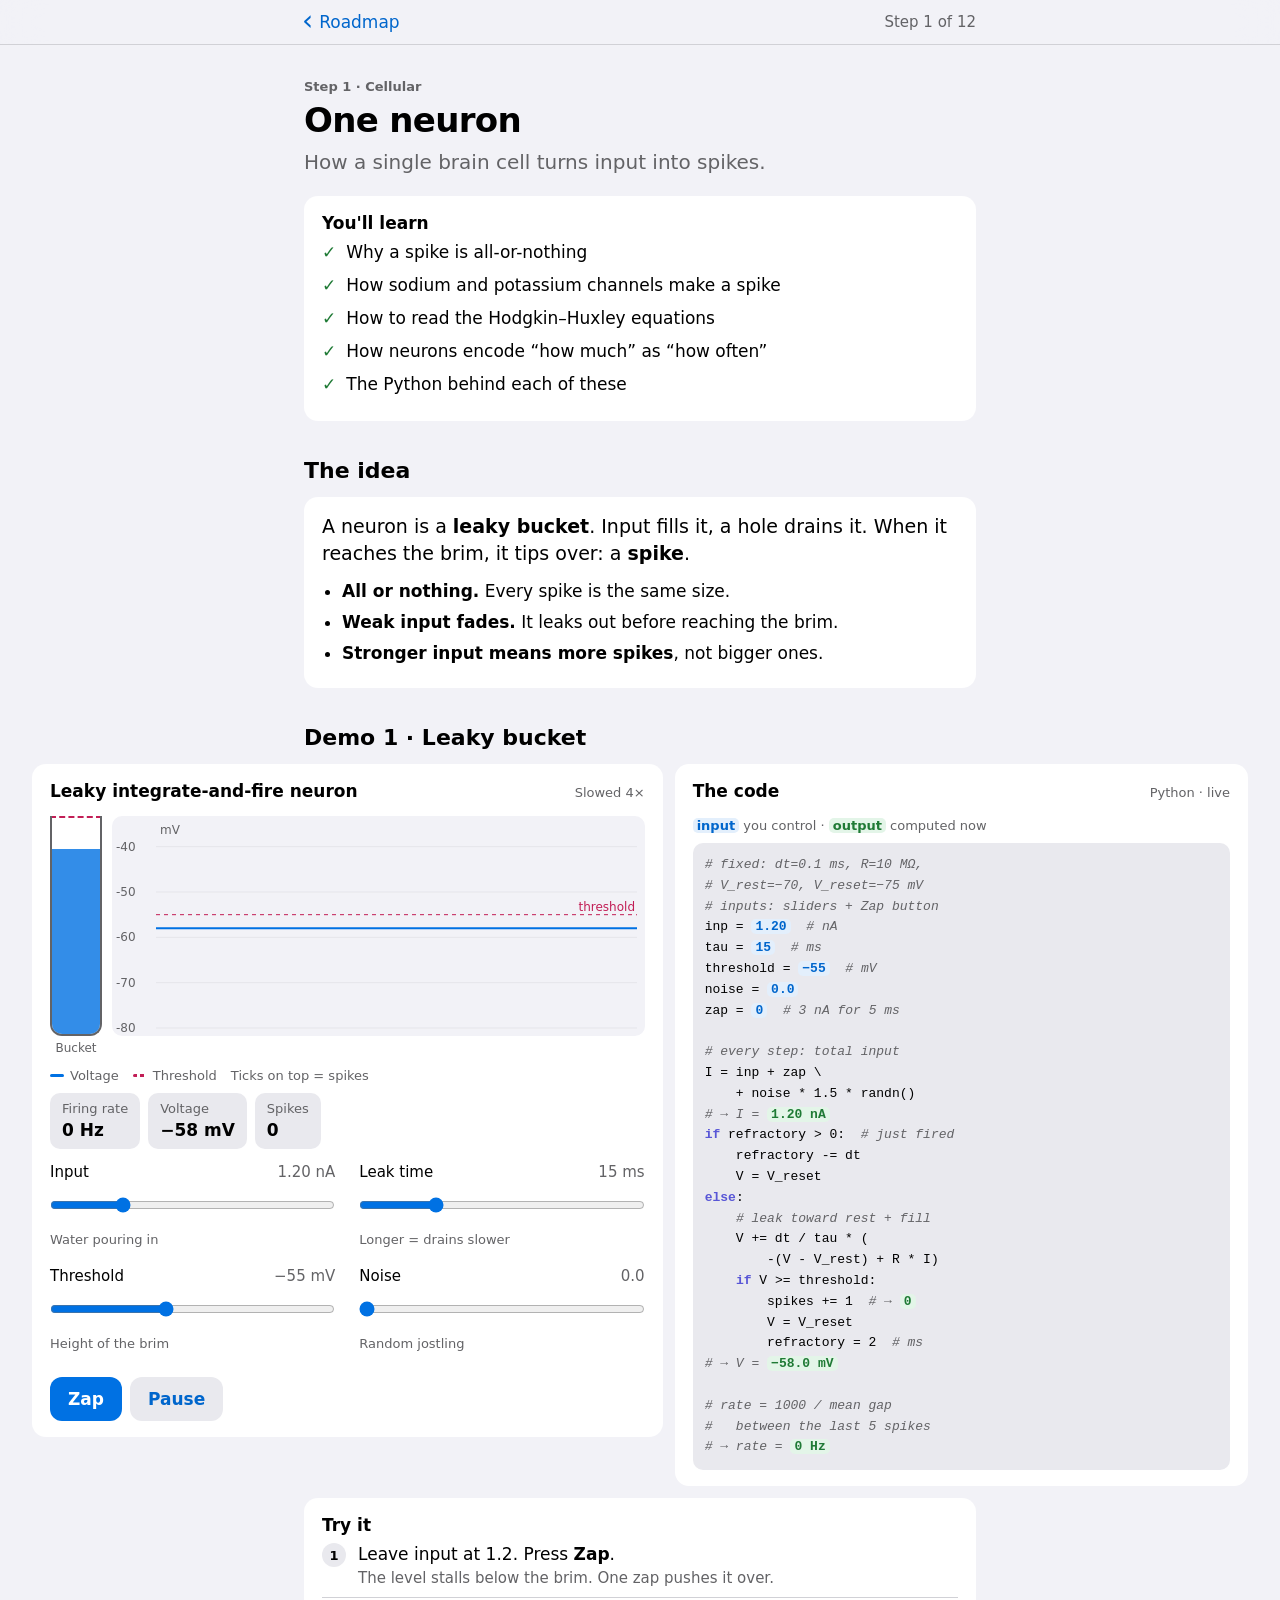
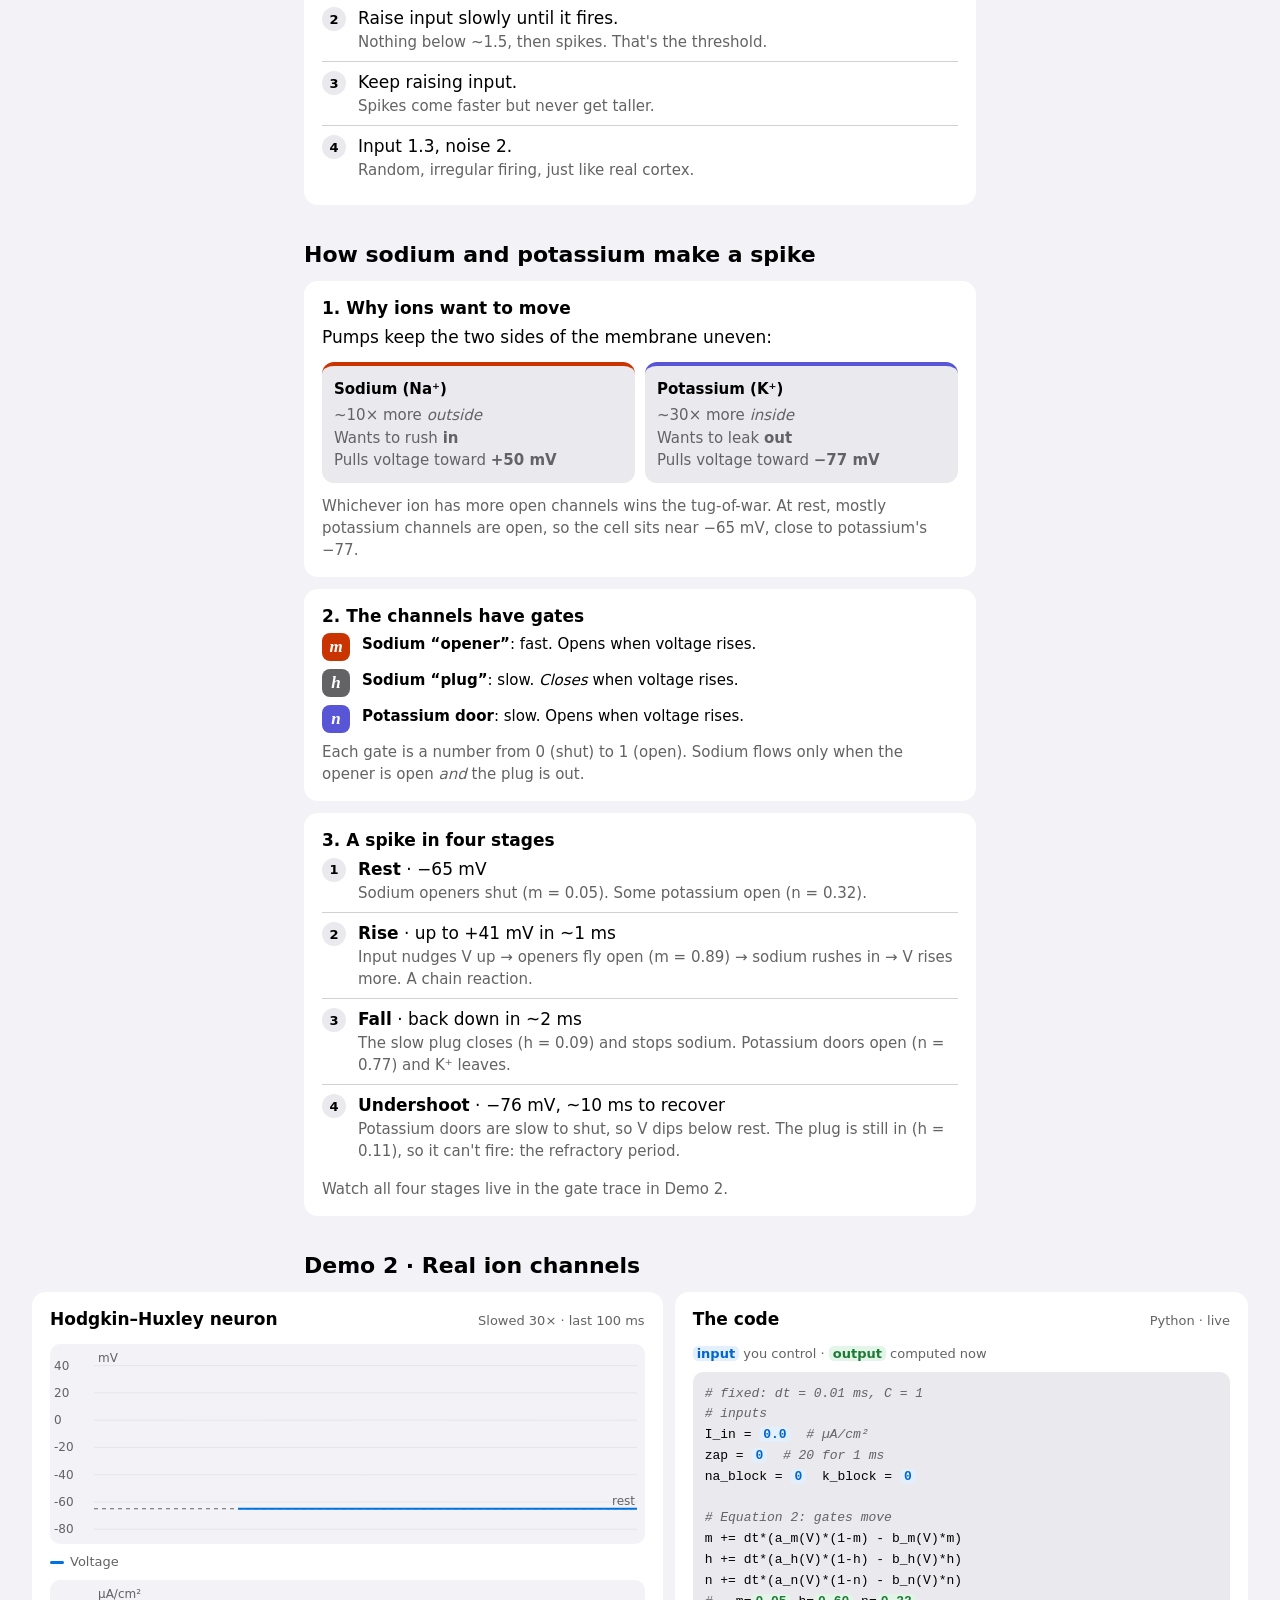
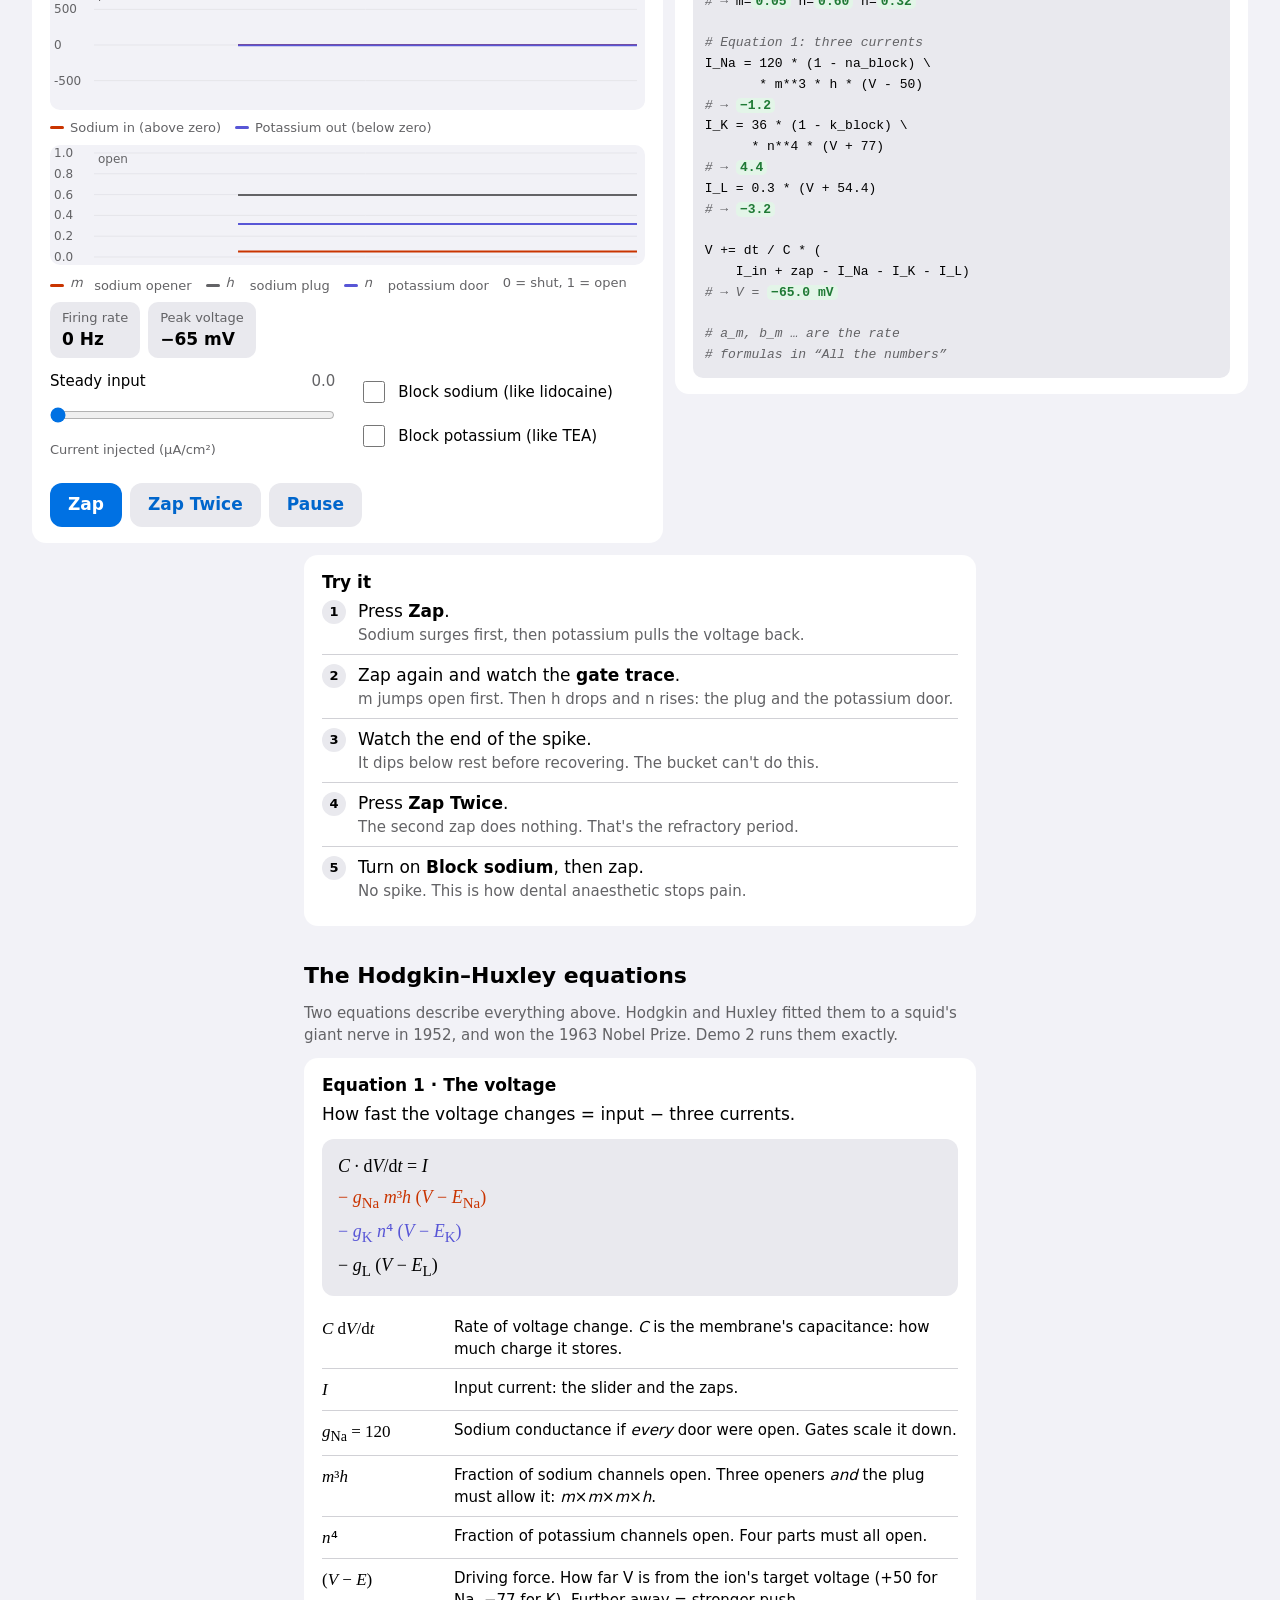
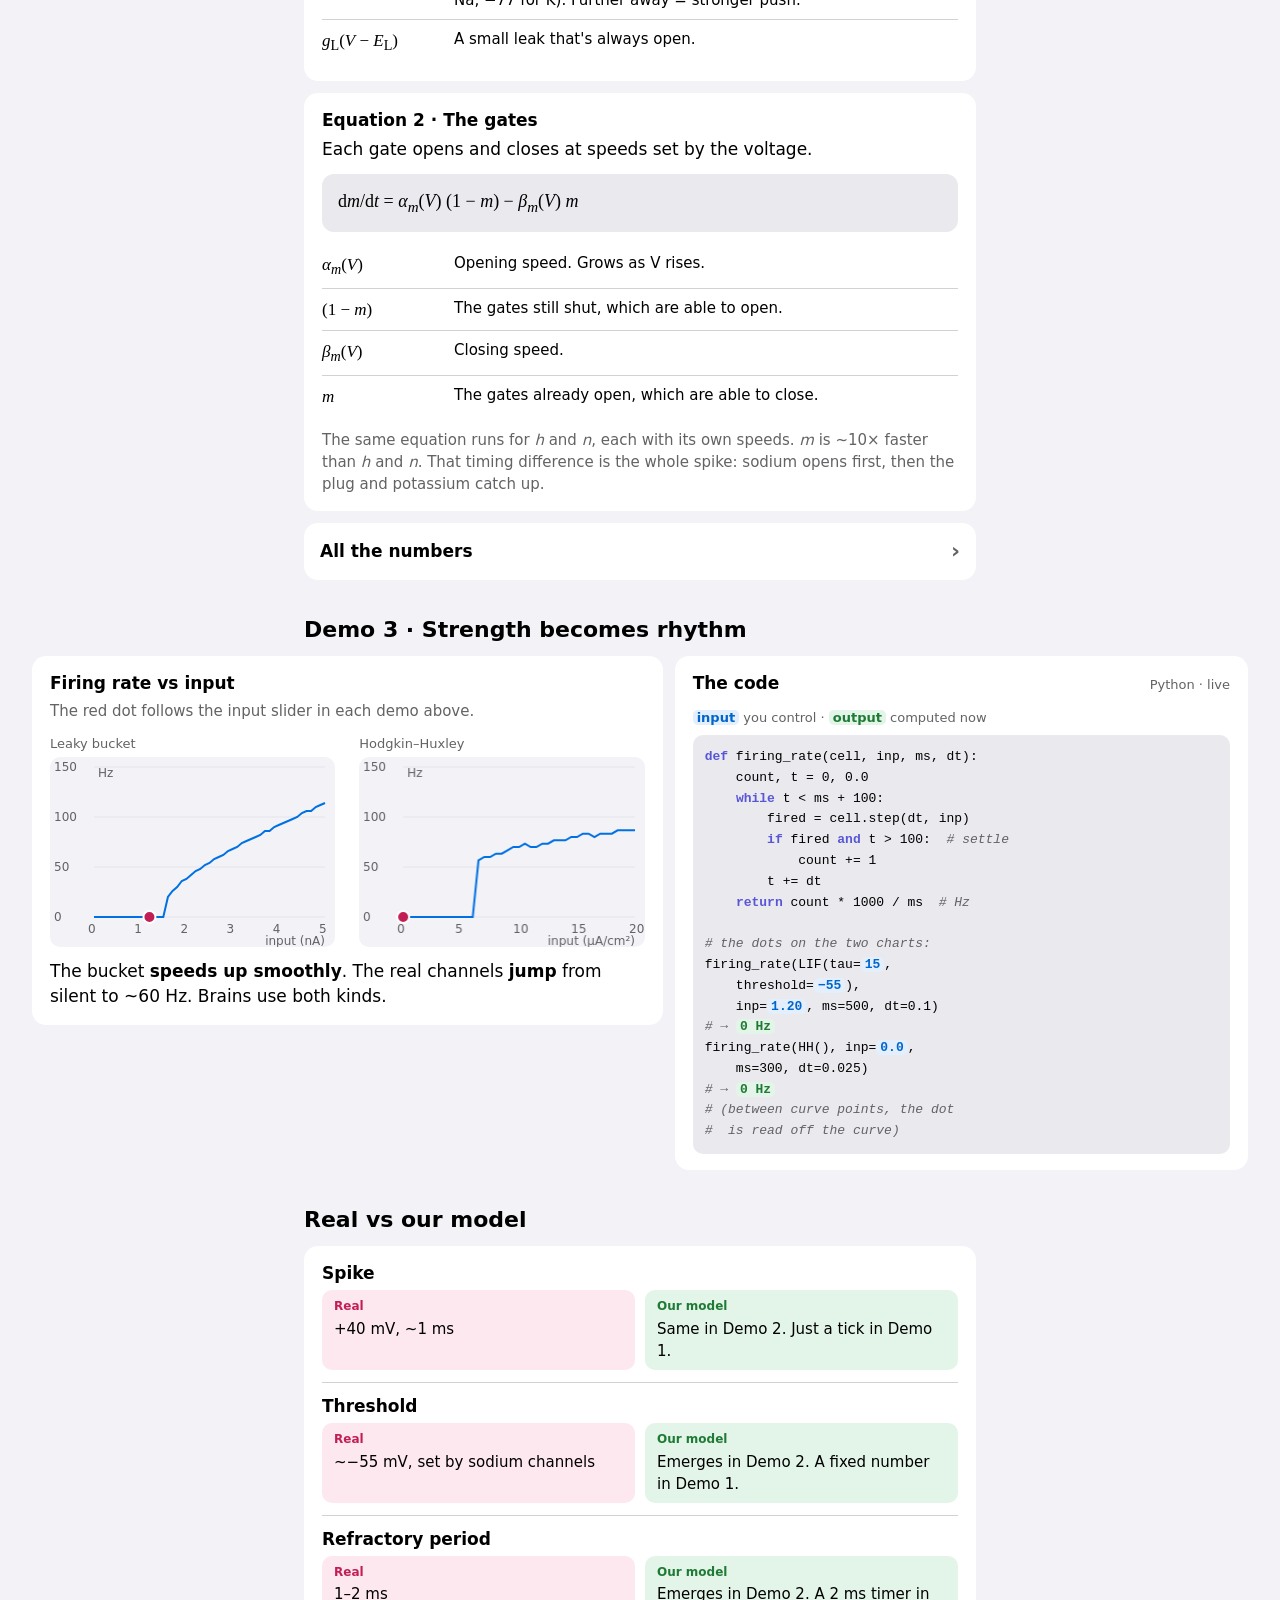
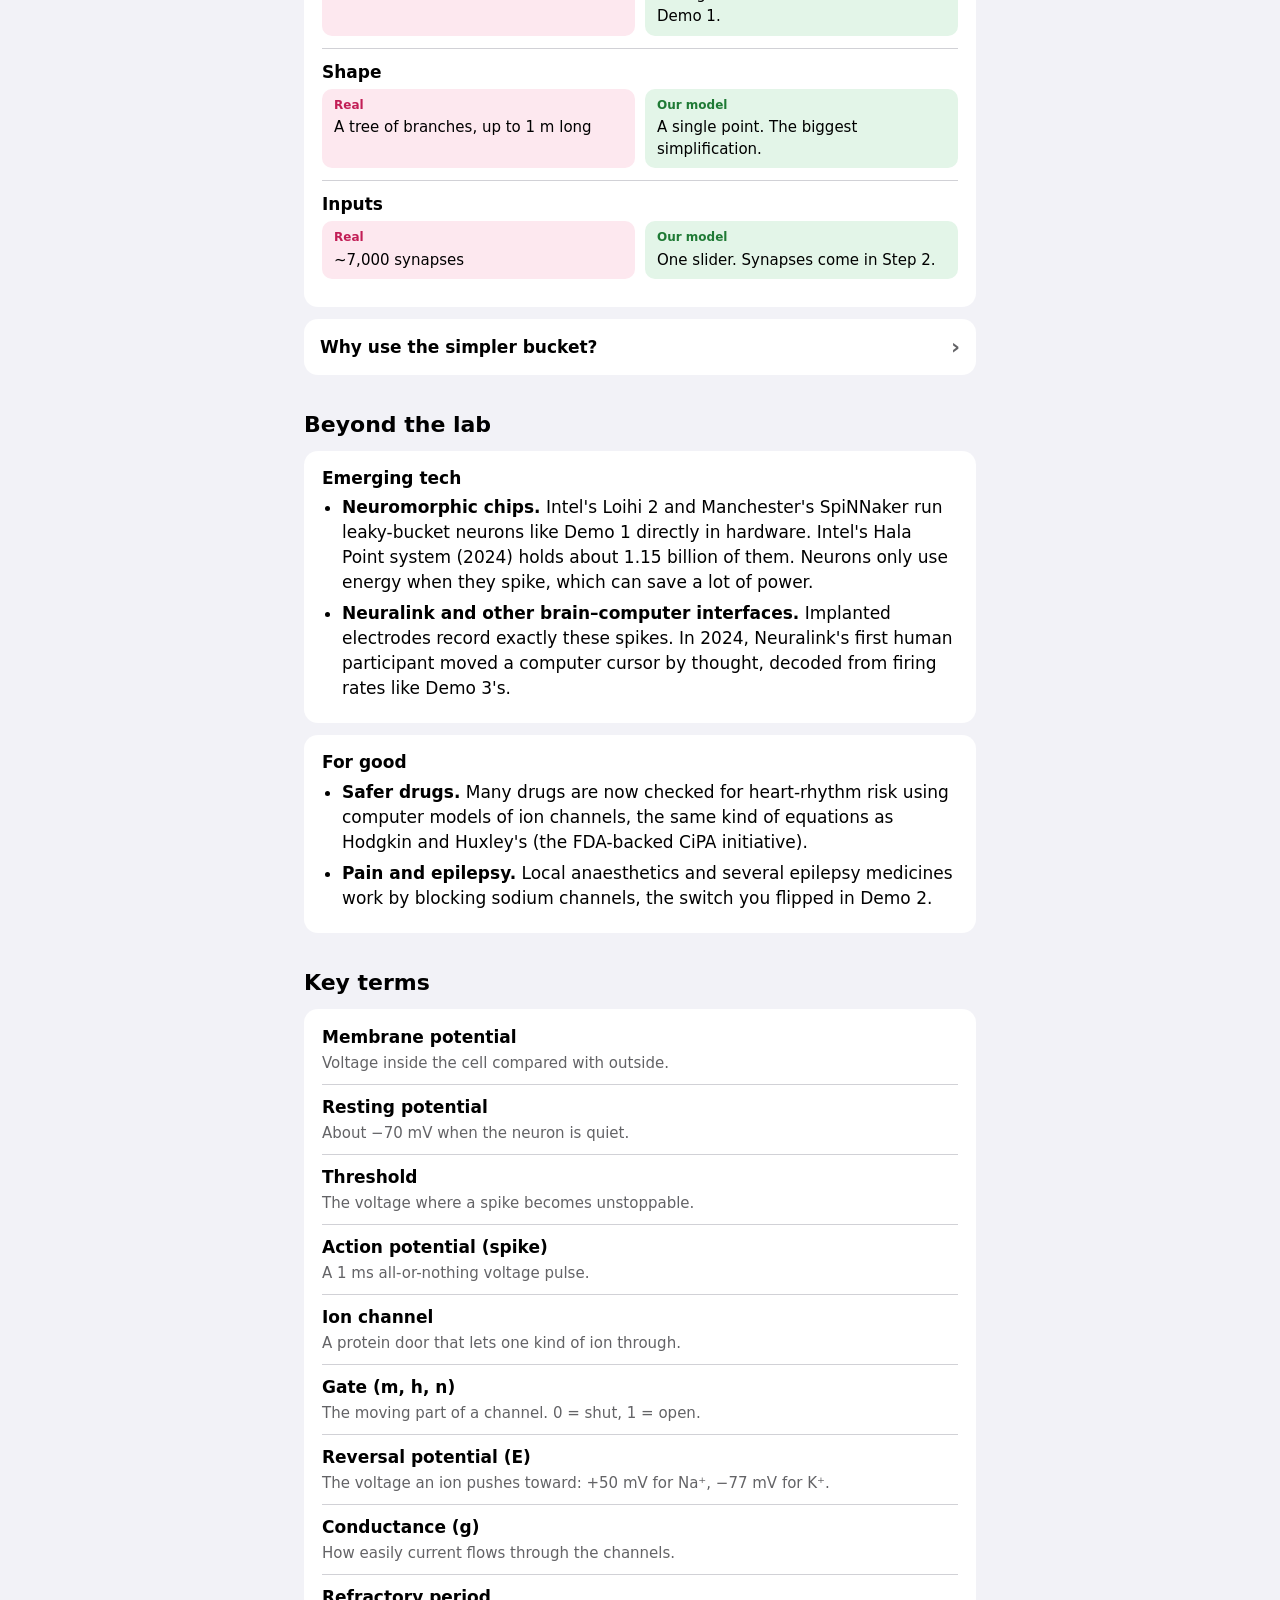
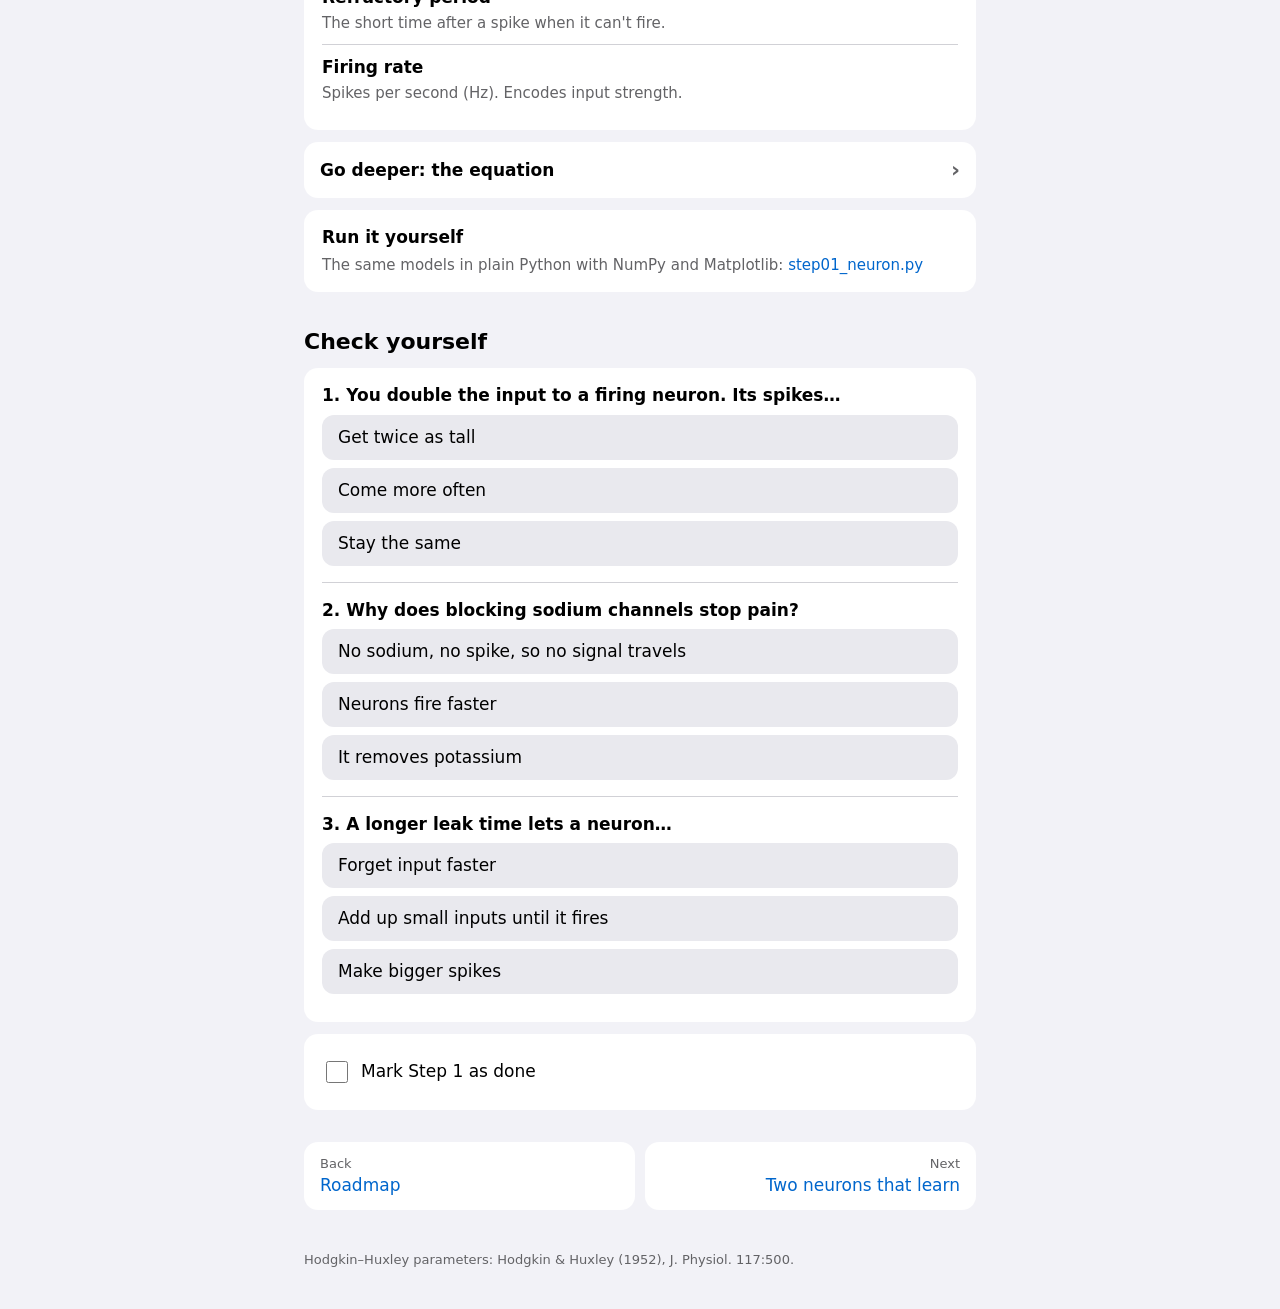
==== commit 5e49dca8: "Step 4: memory recall; Beyond the lab across the project - assets/sim/hopfield.js: 400-neuron Hopfie" ====
--- a/steps/01-neuron.html
+++ b/steps/01-neuron.html
@@ -8,7 +8,7 @@
 <meta name="theme-color" content="#f2f2f7" media="(prefers-color-scheme: light)">
 <meta name="theme-color" content="#000000" media="(prefers-color-scheme: dark)">
 <link rel="icon" href="data:image/svg+xml,<svg xmlns='http://www.w3.org/2000/svg' viewBox='0 0 100 100'><rect width='100' height='100' rx='22' fill='%230071e3'/><path d='M18 56h20l8-30 9 48 7-18h20' stroke='white' stroke-width='8' fill='none' stroke-linejoin='round' stroke-linecap='round'/></svg>">
-<link rel="stylesheet" href="../assets/style.css">
+<link rel="stylesheet" href="../assets/style.css?v=4">
 <style>
   .bucket-row { display: grid; grid-template-columns: 52px minmax(0, 1fr); gap: 10px; }
   .bucket { position: relative; height: 220px; border: 2px solid var(--label-2); border-top: 0; border-radius: 0 0 12px 12px; overflow: hidden; }
@@ -263,6 +263,22 @@
       <p class="sub">Left out on purpose: dendrite branches, dozens of other channel types, neurotransmitters, energy use.</p>
     </div>
   </details>
+
+  <h2>Beyond the lab</h2>
+  <div class="card">
+    <h3>Emerging tech</h3>
+    <ul>
+      <li><b>Neuromorphic chips.</b> Intel's Loihi 2 and Manchester's SpiNNaker run leaky-bucket neurons like Demo 1 directly in hardware. Intel's Hala Point system (2024) holds about 1.15 billion of them. Neurons only use energy when they spike, which can save a lot of power.</li>
+      <li><b>Neuralink and other brain–computer interfaces.</b> Implanted electrodes record exactly these spikes. In 2024, Neuralink's first human participant moved a computer cursor by thought, decoded from firing rates like Demo 3's.</li>
+    </ul>
+  </div>
+  <div class="card">
+    <h3>For good</h3>
+    <ul>
+      <li><b>Safer drugs.</b> Many drugs are now checked for heart-rhythm risk using computer models of ion channels, the same kind of equations as Hodgkin and Huxley's (the FDA-backed CiPA initiative).</li>
+      <li><b>Pain and epilepsy.</b> Local anaesthetics and several epilepsy medicines work by blocking sodium channels, the switch you flipped in Demo 2.</li>
+    </ul>
+  </div>
 
   <h2>Key terms</h2>
   <div class="card">
--- a/assets/style.css
+++ b/assets/style.css
@@ -248,6 +248,11 @@
 .pager .next { text-align: right; }
 .pager span { color: var(--label-2); }
 
+/* Frontier cards on home */
+.frontiers { display: grid; gap: 0.75rem; grid-template-columns: repeat(auto-fit, minmax(15rem, 1fr)); }
+.frontiers .card { margin: 0; }
+.frontiers .foot { margin: 0.5rem 0 0; color: var(--link); font-weight: 600; }
+
 /* Scale bars on home */
 .scale-row { padding: 0.5rem 0; }
 .scale-row .top { display: flex; justify-content: space-between; gap: 8px; font-size: 0.9375rem; }
